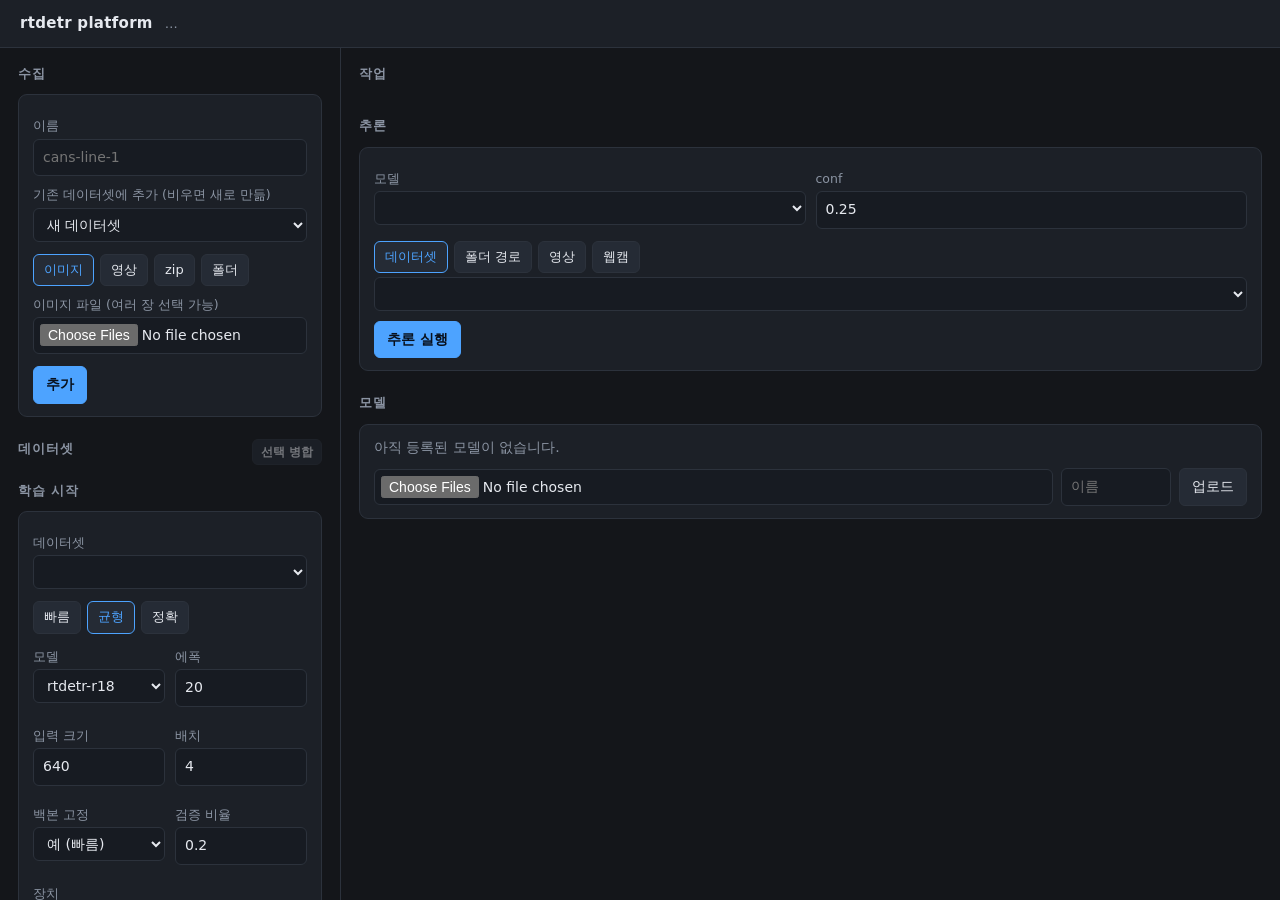
==== platform/static/index.html @ 252d815b "Show the GPU live in the platform header Whether a run is actually using the card, and how full it i" ====
<!doctype html>
<meta charset="utf-8">
<title>rtdetr platform</title>
<link rel="icon" href="data:image/svg+xml,%3Csvg xmlns='http://www.w3.org/2000/svg' viewBox='0 0 32 32'%3E%3Crect width='32' height='32' rx='7' fill='%2314161a'/%3E%3Crect x='6.5' y='11' width='19' height='15' rx='2' fill='none' stroke='%234da3ff' stroke-width='2.6'/%3E%3Crect x='6.5' y='5.5' width='11' height='6.5' rx='1.6' fill='%234da3ff'/%3E%3Ccircle cx='16' cy='18.5' r='2.4' fill='%234da3ff'/%3E%3C/svg%3E">
<style>
  :root { color-scheme: dark; --bg:#14161a; --panel:#1c2027; --line:#2c323c; --ink:#e6e9ef; --dim:#8b94a3; --accent:#4da3ff; --ok:#3ecf8e; --bad:#ff6b6b; }
  * { box-sizing:border-box; }
  [hidden] { display:none !important; }   /* .row's flex must not beat hidden */
  body { margin:0; background:var(--bg); color:var(--ink); font:14px/1.55 system-ui,-apple-system,"Segoe UI",sans-serif;
         display:flex; flex-direction:column; height:100vh; }
  header { display:flex; align-items:center; flex-wrap:wrap; gap:6px 12px; padding:12px 20px; border-bottom:1px solid var(--line); background:var(--panel); }
  header > *, .gpu > * { white-space:nowrap; }   /* wrap between items, never inside one */
  .gpu { flex-wrap:wrap; row-gap:4px; }
  header b { font-size:15px; letter-spacing:.02em; }
  header .dim { color:var(--dim); font-size:13px; }
  .wrap { display:grid; grid-template-columns:340px 1fr; gap:0; flex:1; min-height:0; }
  .col { overflow:auto; padding:16px 18px; }
  .col + .col { border-left:1px solid var(--line); }
  h2 { font-size:13px; text-transform:uppercase; letter-spacing:.07em; color:var(--dim); margin:22px 0 10px; }
  h2:first-child { margin-top:0; }
  .card { background:var(--panel); border:1px solid var(--line); border-radius:9px; padding:12px 14px; margin-bottom:10px; }
  .card.click { cursor:pointer; }
  .card.click:hover { border-color:#3c444f; background:#20252e; }
  .card[aria-current="true"] { border-color:var(--accent); }
  .row { display:flex; align-items:center; gap:8px; flex-wrap:wrap; }
  .row > button { flex:none; }
  .row + .row { margin-top:7px; }
  .grow { flex:1; }
  .dim { color:var(--dim); }
  .tag { font-size:12px; padding:1px 8px; border-radius:99px; border:1px solid var(--line); color:var(--dim); }
  .tag.running, .tag.exporting { color:var(--accent); border-color:var(--accent); }
  .tag.done { color:var(--ok); border-color:var(--ok); }
  .tag.failed, .tag.cancelled { color:var(--bad); border-color:var(--bad); }
  label { display:block; font-size:12.5px; color:var(--dim); margin:9px 0 3px; }
  input, select { width:100%; background:#171b22; color:var(--ink); border:1px solid var(--line); border-radius:6px; padding:7px 9px; font:inherit; }
  input[type=file] { padding:6px; }
  button { background:#252b35; color:var(--ink); border:1px solid var(--line); border-radius:6px; padding:7px 12px; font:inherit; cursor:pointer; }
  button:hover:not(:disabled) { background:#2e3542; }
  button:disabled { opacity:.45; cursor:default; }
  button.primary { background:var(--accent); border-color:var(--accent); color:#08101c; font-weight:600; }
  .two { display:grid; grid-template-columns:1fr 1fr; gap:10px; }
  .tabs { display:flex; gap:6px; margin:12px 0 4px; }
  .tabs button { padding:5px 10px; font-size:13px; }
  .tabs button[aria-pressed="true"] { border-color:var(--accent); color:var(--accent); }
  canvas#chart { width:100%; height:260px; background:var(--panel); border:1px solid var(--line); border-radius:9px; }
  table { width:100%; border-collapse:collapse; font-size:13px; }
  th, td { text-align:left; padding:5px 8px; border-bottom:1px solid var(--line); }
  th { color:var(--dim); font-weight:500; }
  .msg { font-size:13px; margin-top:8px; min-height:19px; }
  .msg.err { color:var(--bad); }
  .bar { height:5px; border-radius:99px; background:#232833; margin-top:9px; overflow:hidden; }
  .bar i { display:block; height:100%; background:var(--accent); transition:width .3s; }
  .stats { margin-top:10px; border-top:1px solid var(--line); padding-top:9px; font-size:13px; }
  .stats table { width:100%; }
  .stats td { padding:2px 0; border:0; }
  .stats td:last-child { text-align:right; color:var(--dim); }
  .warn { color:#ffb648; }
  .gallery { display:grid; grid-template-columns:repeat(auto-fill, minmax(240px, 1fr)); gap:10px; margin-top:10px; }
  .shot { background:var(--panel); border:1px solid var(--line); border-radius:8px; overflow:hidden; }
  .shot img { width:100%; display:block; cursor:zoom-in; }
  .shot .cap { padding:5px 8px; font-size:12px; color:var(--dim); display:flex; }
  .shot .cap span:last-child { margin-left:auto; }
  .miss { color:var(--bad); }
  #cam, #cam-out { width:100%; border-radius:8px; margin-top:8px; display:block; }
  #jobs { max-height:42vh; overflow:auto; }   /* the open job stays in reach as the list grows */
  .detail { border-color:var(--accent); }
  .gpu { display:flex; gap:12px; align-items:center; font-size:12.5px; color:var(--dim); margin-left:6px; }
  .gpu b { color:var(--ink); font-weight:600; }
  .meter { display:inline-block; width:64px; height:6px; border-radius:99px; background:#232833; overflow:hidden; vertical-align:middle; margin-left:5px; }
  .meter i { display:block; height:100%; background:var(--accent); transition:width .6s; }
  .meter i.hot { background:#ffb648; }
  .detail h2 { margin-top:16px; }
  .detail #detail-title { font-size:15px; }
  .legend { text-transform:none; letter-spacing:0; margin-left:10px; }
  .legend i { display:inline-block; width:10px; height:3px; margin:0 4px 3px 10px; vertical-align:middle; }
  .chips { display:flex; gap:6px; flex-wrap:wrap; }
  .chip { font-size:12.5px; padding:2px 9px; border-radius:99px; background:#232833; }
  #detail-close { padding:2px 9px; }
  img#preview { max-width:100%; border-radius:9px; border:1px solid var(--line); margin-top:10px; }
</style>

<header>
  <b>rtdetr platform</b>
  <span class="dim" id="status">…</span>
  <span id="gpu-live" class="gpu" hidden></span>
  <span id="gpu-warn" class="warn" hidden title="CUDA 빌드의 torch를 설치하세요 (RTX 50 계열은 cu128 이상)">⚠ PyTorch가 이 GPU를 쓰지 못합니다 — 학습은 CPU로 돕니다</span>
</header>

<div class="wrap">
  <div class="col">
    <h2>수집</h2>
    <div class="card">
      <label>이름</label>
      <input id="ds-name" placeholder="cans-line-1">
      <label>기존 데이터셋에 추가 (비우면 새로 만듦)</label>
      <select id="ds-target"><option value="">새 데이터셋</option></select>

      <div class="tabs" id="ds-tabs">
        <button data-tab="images" aria-pressed="true">이미지</button>
        <button data-tab="video">영상</button>
        <button data-tab="zip">zip</button>
        <button data-tab="folder">폴더</button>
      </div>

      <div data-panel="images">
        <label>이미지 파일 (여러 장 선택 가능)</label>
        <input id="ds-images" type="file" accept="image/*" multiple>
      </div>
      <div data-panel="video" hidden>
        <label>영상 파일</label>
        <input id="ds-video" type="file" accept="video/*">
        <div class="two">
          <div><label>프레임 간격</label><input id="ds-every" type="number" value="30" min="1"></div>
          <div><label>최대 장수</label><input id="ds-max" type="number" value="300" min="1"></div>
        </div>
      </div>
      <div data-panel="zip" hidden>
        <label>zip — YOLO 형식 내보내기(Roboflow 등) 그대로, 또는 images/ + labels/</label>
        <input id="ds-file" type="file" accept=".zip">
      </div>
      <div data-panel="folder" hidden>
        <label>이 컴퓨터의 폴더 경로</label>
        <input id="ds-path" placeholder="/data/line-a/images">
        <label>클래스 (쉼표로 구분, 비우면 data.yaml 또는 자동)</label>
        <input id="ds-classes" placeholder="can, bottle">
      </div>

      <div class="row" style="margin-top:12px">
        <button class="primary" id="ds-upload">추가</button>
        <span class="msg" id="ds-msg"></span>
      </div>
    </div>

    <h2>데이터셋 <button id="merge" style="float:right;font-size:12px;padding:3px 8px" disabled>선택 병합</button></h2>
    <div id="datasets"></div>

    <h2>학습 시작</h2>
    <div class="card">
      <label>데이터셋</label>
      <select id="job-dataset"></select>
      <div class="tabs" id="presets">
        <button data-preset="fast">빠름</button>
        <button data-preset="balanced" aria-pressed="true">균형</button>
        <button data-preset="accurate">정확</button>
      </div>
      <div class="two">
        <div><label>모델</label>
          <select id="job-model">
            <option>rtdetr-r18</option><option>rtdetr-r34</option><option>rtdetr-r50</option>
          </select></div>
        <div><label>에폭</label><input id="job-epochs" type="number" value="20" min="1"></div>
        <div><label>입력 크기</label><input id="job-imgsz" type="number" value="640" step="32"></div>
        <div><label>배치</label><input id="job-batch" type="number" value="4" min="1"></div>
        <div><label>백본 고정</label>
          <select id="job-freeze"><option value="backbone">예 (빠름)</option><option value="">아니오</option></select></div>
        <div><label>검증 비율</label><input id="job-val" type="number" value="0.2" step="0.05" min="0.05" max="0.5"></div>
        <div><label>장치</label>
          <select id="job-device"><option value="">자동</option><option value="cpu">CPU</option><option value="0">GPU 0</option></select></div>
      </div>
      <div class="row" style="margin-top:12px">
        <button class="primary" id="job-start">학습 시작</button>
        <span class="msg" id="job-msg"></span>
      </div>
    </div>
  </div>

  <div class="col">
    <h2>작업</h2>
    <div id="jobs"></div>
    <div id="detail" class="card detail" hidden>
      <div class="row">
        <b id="detail-title"></b><span class="tag" id="detail-tag"></span>
        <span class="dim" id="detail-sub"></span><span class="grow"></span>
        <button id="detail-close" title="닫기">✕</button>
      </div>
      <div class="bar" id="detail-bar" hidden><i></i></div>
      <div class="msg" id="detail-msg"></div>
      <h2 id="chart-title">학습 곡선</h2>
      <canvas id="chart"></canvas>
      <div class="row" style="margin-top:10px">
        <button id="cancel">중지</button>
        <button id="evaluate">평가</button>
        <button id="resume">이어서 학습</button>
        <button id="dl-weights">best.pt</button>
        <button id="dl-ir">OpenVINO IR</button>
        <button id="dl-csv">results.csv</button>
        <button id="dl-log">로그</button>
        <button id="dl-pred">결과 zip</button>
        <button id="dl-video">영상</button>
        <button id="register">모델로 등록</button>
        <button id="delete-job" title="이 작업과 결과 파일을 지웁니다">삭제</button>
      </div>
      <div class="row" id="try-row" style="margin-top:8px">
        <span class="dim">이 모델로 시험:</span>
        <input id="try-file" type="file" accept="image/*" style="width:auto;flex:1;min-width:180px">
        <input id="try-conf" type="number" value="0.25" step="0.05" min="0" max="1" style="width:80px" title="conf">
        <button id="try">이 모델로 추론</button>
      </div>
      <img id="preview" hidden>
      <div id="pred" hidden>
        <div class="row" id="pred-summary"></div>
        <div class="gallery" id="pred-gallery"></div>
        <div class="dim" id="pred-more"></div>
      </div>
      <div id="report" hidden>
        <h2>평가</h2>
        <div class="card" id="report-summary"></div>
        <div class="gallery" id="gallery"></div>
      </div>
      <h2 id="epochs-title">에폭</h2>
      <table id="epochs-table"><thead><tr><th>#</th><th>loss</th><th>mAP50-95</th><th>초</th></tr></thead>
        <tbody id="epochs"></tbody></table>
    </div>
    <h2>추론</h2>
    <div class="card">
      <div class="two">
        <div><label>모델</label><select id="run-model"></select></div>
        <div><label>conf</label><input id="run-conf" type="number" value="0.25" step="0.05" min="0" max="1"></div>
      </div>
      <div class="tabs" id="run-tabs">
        <button data-run="dataset" aria-pressed="true">데이터셋</button>
        <button data-run="path">폴더 경로</button>
        <button data-run="video">영상</button>
        <button data-run="webcam">웹캠</button>
      </div>
      <div data-runpanel="dataset"><select id="run-dataset"></select></div>
      <div data-runpanel="path" hidden><input id="run-path" placeholder="/data/새-촬영분"></div>
      <div data-runpanel="video" hidden><input id="run-video" type="file" accept="video/*"></div>
      <div data-runpanel="webcam" hidden>
        <div class="row">
          <button id="cam-start">카메라 시작</button>
          <button id="cam-stop" disabled>정지</button>
          <span class="dim" id="cam-msg"></span>
        </div>
        <video id="cam" playsinline muted hidden></video>
        <img id="cam-out" hidden>
      </div>
      <div class="row" style="margin-top:10px">
        <button class="primary" id="run-start">추론 실행</button>
        <span class="msg" id="run-msg"></span>
      </div>
    </div>

    <h2>모델</h2>
    <div class="card">
      <div id="models" class="dim">아직 등록된 모델이 없습니다.</div>
      <div class="row" style="margin-top:10px">
        <input id="model-file" type="file" accept=".pt,.xml,.bin,.onnx,.txt" multiple title="IR은 .xml과 .bin을 함께 고르세요" style="flex:1;min-width:150px">
        <input id="model-name" placeholder="이름" style="width:110px">
        <button id="model-upload">업로드</button>
      </div>
    </div>

  </div>
</div>

<script>
const $ = (id) => document.getElementById(id);
let current = null, stream = null;

const api = async (path, options) => {
  const res = await fetch(path, options);
  const body = res.headers.get("content-type")?.includes("json") ? await res.json() : await res.text();
  if (!res.ok) throw new Error(body.error || res.status);
  return body;
};
const fmt = (v, digits = 3) => (v === null || v === undefined || v === "" ? "—" : Number(v).toFixed(digits));
const short = (name) => String(name).split(/[\\/]/).pop();

let smiSeen = false, gpu = null, running = null, runPicked = false, listedAt = 0, listedStatus = null;

async function refresh() {
  const [state, datasets, jobs] = await Promise.all([
    api("/api/status"), api("/api/datasets"), api("/api/jobs")]);
  $("status").textContent =
    `데이터셋 ${state.datasets} · 대기 ${state.queued}` + (state.running_job ? ` · 실행 중 #${state.running_job}` : "")
    + (state.gpu ? "" : smiSeen ? "" : " · GPU 없음 (CPU 학습)");
  // a card the driver sees but PyTorch cannot use: training would quietly run on the CPU
  $("gpu-warn").hidden = !(smiSeen && !state.gpu);
  running = state.running_job;
  if (state.gpu && !gpu) {                 // a GPU wants batches a CPU could not hold
    gpu = state.gpu;
    if ($("job-batch").value === "4") $("job-batch").value = "16";
  }

  $("datasets").innerHTML = datasets.map((d) => `
    <div class="card"><div class="row"><b>${d.name}</b><span class="grow"></span>
      <span class="tag">#${d.id}</span></div>
      <div class="row dim">이미지 ${d.images} · 라벨 ${d.labelled} · 클래스 ${d.classes.join(", ")}</div>
      <div class="row" style="margin-top:9px">
        <button onclick="location.assign('/label/${d.id}')">라벨링</button>
        <button data-autolabel="${d.id}">전체 자동 라벨</button>
        <button data-stats="${d.id}">통계</button>
      </div>
      <div class="row">
        <button onclick="location.assign('/api/datasets/${d.id}/export')">내보내기</button>
        <button data-duplicate="${d.id}">복제</button>
        <button data-delete="${d.id}">삭제</button>
        <label class="dim" style="margin-left:auto"><input type="checkbox" data-pick="${d.id}"> 병합 선택</label>
      </div>
      <div class="stats" id="stats-${d.id}" hidden></div>
    </div>`).join("") || `<div class="card dim">아직 없습니다.</div>`;
  document.querySelectorAll("[data-autolabel]").forEach((el) =>
    el.onclick = () => autolabelAll(Number(el.dataset.autolabel)));
  document.querySelectorAll("[data-delete]").forEach((el) =>
    el.onclick = () => removeDataset(Number(el.dataset.delete)));
  document.querySelectorAll("[data-stats]").forEach((el) =>
    el.onclick = () => showStats(Number(el.dataset.stats)));
  document.querySelectorAll("[data-duplicate]").forEach((el) =>
    el.onclick = () => duplicate(Number(el.dataset.duplicate)));
  document.querySelectorAll("[data-pick]").forEach((el) =>
    el.onchange = updateMergeButton);
  updateMergeButton();

  const options = datasets.map((d) =>
    `<option value="${d.id}">${d.name} (이미지 ${d.images})</option>`).join("");
  $("job-dataset").innerHTML = options;
  const keep = $("ds-target").value;
  $("ds-target").innerHTML = `<option value="">새 데이터셋</option>` + options;
  $("ds-target").value = keep;

  const registry = await api("/api/models");
  // a finished run is usable straight away — no need to register it first
  const trained = jobs.filter((j) => j.kind === "train" && j.status === "done" && j.run_dir)
    .map((j) => `<option value="${j.run_dir}/weights/best.pt">#${j.id} 학습 결과 · ${j.dataset}`
      + `${j.best_map != null ? ` (mAP ${fmt(j.best_map)})` : ""}</option>`).join("");
  const mine = trained ? `<optgroup label="내 학습 결과">${trained}</optgroup>` : "";
  const named = registry.models.length ? `<optgroup label="등록된 모델">`
    + registry.models.map((m) => `<option value="${m.id}">${m.name}</option>`).join("") + `</optgroup>` : "";
  const coco = `<optgroup label="COCO 사전학습 (80 클래스)">`
    + registry.builtin.map((n) => `<option value="${n}">${n}</option>`).join("") + `</optgroup>`;
  // training starts from COCO; using a model starts from what you trained
  for (const [id, html] of [["job-model", coco + named + mine], ["run-model", mine + named + coco]]) {
    const keep = $(id).value;
    $(id).innerHTML = html;
    if (keep && (id !== "run-model" || runPicked)) $(id).value = keep;
  }
  $("run-dataset").innerHTML = options;
  $("models").innerHTML = registry.models.length
    ? registry.models.map((m) => `<div class="row"><b>${m.name}</b>
        <span class="dim">${m.kind}${m.classes.length ? " · " + m.classes.join(", ") : ""}</span>
        <span class="grow"></span><button data-model="${m.id}">삭제</button></div>`).join("")
    : `<span class="dim">아직 등록된 모델이 없습니다. 학습 결과에서 "모델로 등록"을 누르세요.</span>`;
  document.querySelectorAll("[data-model]").forEach((el) => el.onclick = async () => {
    await api(`/api/models/${el.dataset.model}`, { method: "DELETE" }); await refresh();
  });

  $("jobs").innerHTML = jobs.map((j) => `
    <div class="card click" data-job="${j.id}" aria-current="${j.id === current}">
      <div class="row"><b>#${j.id} ${KIND[j.kind] || j.kind}</b>
        <span class="dim" title="${j.model}">${short(j.model)} · ${j.dataset || (j.source ? short(j.source) : "—")}</span>
        <span class="grow"></span>
        <span class="tag ${j.status}">${STATUS[j.status] || j.status}</span></div>
      <div class="row dim">${j.kind !== "train"
          ? `conf ${fmt(j.conf, 2)}${j.resume_of ? ` · #${j.resume_of}` : ""}`
          : `에폭 ${j.epochs} · ${j.imgsz}px · batch ${j.batch}${j.freeze ? " · 백본 고정" : ""}`}
        ${j.best_map != null ? ` · mAP50-95 ${fmt(j.best_map)}` : ""}
        ${j.started && j.finished ? ` · ${duration(j.finished - j.started)}` : ""}</div>
      ${["running", "exporting"].includes(j.status) ? `<div class="bar"><i style="width:${Math.round((j.progress || 0) * 100)}%"></i></div>` : ""}
      ${j.detail ? `<div class="row msg ${j.status === "failed" ? "err" : ""}">${j.detail}</div>` : ""}
    </div>`).join("") || `<div class="card dim">아직 없습니다.</div>`;
  document.querySelectorAll("[data-job]").forEach((el) =>
    el.onclick = () => select(Number(el.dataset.job)));
}

async function select(id, { scroll = true } = {}) {
  const fresh = current !== id;
  current = id;
  $("detail").hidden = false;
  if (fresh) { $("preview").hidden = true; predShown = { id: null, at: 0 }; }
  await refresh();
  const job = await api(`/api/jobs/${id}`);
  render(job);
  // started from a form further down: bring the job into view
  if (scroll && fresh) $("detail").scrollIntoView({ behavior: "smooth", block: "nearest" });
  if (stream) stream.close();
  if (["queued", "running", "exporting"].includes(job.status)) {
    stream = new EventSource(`/api/jobs/${id}/stream`);
    stream.onmessage = async (e) => {
      const msg = JSON.parse(e.data);
      if (msg.type === "end") { stream.close(); await select(id, { scroll: false }); return; }
      render(await api(`/api/jobs/${id}`));
      // the list above must not say "대기" for a job the view says is running:
      // at once when the status moves, every few seconds for progress
      if (msg.status !== listedStatus || Date.now() - listedAt > 3000) {
        listedStatus = msg.status; listedAt = Date.now(); refresh();
      }
    };
  }
}

const KIND = { train: "학습", autolabel: "자동 라벨", evaluate: "평가", predict: "추론" };
const STATUS = { queued: "대기", running: "실행 중", exporting: "내보내는 중", done: "완료",
                 failed: "실패", cancelled: "중지됨" };

function render(job) {
  const rows = job.epochs_done;
  const train = job.kind === "train";
  const active = ["queued", "running", "exporting"].includes(job.status);
  const has = (a) => job.artifacts.includes(a);

  $("detail-title").textContent = `#${job.id} ${KIND[job.kind] || job.kind}`;
  $("detail-tag").textContent = STATUS[job.status] || job.status;
  $("detail-tag").className = `tag ${job.status}`;
  const took = job.started && job.finished ? ` · ${duration(job.finished - job.started)} 걸림` : "";
  $("detail-sub").textContent = `${short(job.model)} · ${job.dataset || (job.source ? short(job.source) : "")}${took}`;

  const waiting = job.status === "queued"
    ? (running && running !== job.id ? `대기 중 — #${running}이(가) 끝나면 시작합니다` : "곧 시작합니다")
    : "";
  $("detail-msg").textContent = job.detail || waiting;
  $("detail-msg").className = "msg" + (job.status === "failed" ? " err" : "");
  const live = ["running", "exporting"].includes(job.status);
  $("detail-bar").hidden = !live;
  $("detail-bar").firstElementChild.style.width = `${Math.round((job.progress || 0) * 100)}%`;

  // only the buttons this job can use: a greyed row of eleven says nothing
  const show = {
    cancel: ["queued", "running"].includes(job.status),
    evaluate: train && has("weights"),
    resume: train && !active && job.status !== "queued",
    "dl-weights": has("weights"), "dl-ir": has("openvino"), "dl-csv": has("results"),
    "dl-log": has("log"), "dl-pred": has("predictions"), "dl-video": has("video"),
    register: train && has("weights"),
    "delete-job": !["running", "exporting"].includes(job.status),
  };
  Object.entries(show).forEach(([id, on]) => { $(id).hidden = !on; });
  $("try-row").hidden = !(train && has("weights"));

  $("chart").hidden = $("chart-title").hidden = !train;
  $("epochs-title").hidden = $("epochs-table").hidden = !train || !rows.length;
  $("epochs").innerHTML = rows.slice().reverse().map((r) =>
    `<tr><td>${r.epoch}</td><td>${fmt(r.loss)}</td><td>${fmt(r.map50_95)}</td><td>${fmt(r.seconds, 1)}</td></tr>`).join("");
  if (train) chart(rows, job.epochs);
  loadReport(job);
  loadPredictions(job);
}

let predShown = { id: null, at: 0 };

async function loadPredictions(job) {
  const panel = $("pred");
  if (job.kind !== "predict" || !job.run_dir) { panel.hidden = true; return; }
  // while it runs, redraw the gallery every few seconds rather than every event
  const finished = !["queued", "running"].includes(job.status);
  if (!finished && predShown.id === job.id && Date.now() - predShown.at < 4000) return;
  predShown = { id: job.id, at: Date.now() };
  let r;
  try { r = await api(`/api/jobs/${job.id}/predictions?limit=60`); } catch { panel.hidden = true; return; }
  const chips = Object.entries(r.per_class).map(([n, c]) => `<span class="chip">${n} ${c}</span>`).join("");
  $("pred-summary").innerHTML = finished
    ? `<b>${r.total}장 · 상자 ${r.boxes}개</b><span class="chips">${chips}</span>`
    : `<span class="dim">지금까지 그려진 결과 ${r.total}장</span>`;
  $("pred-gallery").innerHTML = r.files.map((f) => `
    <div class="shot">
      <img src="/api/jobs/${job.id}/output/${encodeURIComponent(f.file)}" loading="lazy" onclick="window.open(this.src)">
      <div class="cap"><span>${f.file.replace(/^\d+_/, "")}</span>
        <span class="${f.boxes === 0 ? "miss" : ""}">${f.boxes == null ? "" : `상자 ${f.boxes}`}</span></div>
    </div>`).join("");
  $("pred-more").textContent = r.total > r.files.length
    ? `처음 ${r.files.length}장만 보여줍니다 — 전부는 "결과 zip"으로 받으세요` : "";
  panel.hidden = !r.files.length;
}

function duration(seconds) {
  const s = Math.max(Math.round(seconds), 0);
  return s >= 3600 ? `${Math.floor(s / 3600)}시간 ${Math.floor(s % 3600 / 60)}분`
       : s >= 60 ? `${Math.floor(s / 60)}분 ${s % 60}초` : `${s}초`;
}

function chart(rows, total) {
  const c = $("chart"), ctx = c.getContext("2d");
  const w = c.width = c.clientWidth * devicePixelRatio, h = c.height = 260 * devicePixelRatio;
  ctx.clearRect(0, 0, w, h);
  const pad = 38 * devicePixelRatio;
  ctx.strokeStyle = "#2c323c"; ctx.lineWidth = devicePixelRatio;
  ctx.beginPath(); ctx.moveTo(pad, 8); ctx.lineTo(pad, h - pad); ctx.lineTo(w - 8, h - pad); ctx.stroke();
  if (!rows.length) return;
  const line = (values, color, lo, hi) => {
    const points = values.map((v, i) => v == null ? null : [
      pad + (w - pad - 8) * (rows.length === 1 ? 0.5 : i / Math.max(total - 1, rows.length - 1)),
      h - pad - (h - pad - 8) * ((v - lo) / (hi - lo || 1))]).filter(Boolean);
    if (!points.length) return;
    ctx.strokeStyle = color; ctx.lineWidth = 2 * devicePixelRatio; ctx.beginPath();
    points.forEach(([x, y], i) => i ? ctx.lineTo(x, y) : ctx.moveTo(x, y));
    ctx.stroke();
    points.forEach(([x, y]) => { ctx.fillStyle = color; ctx.beginPath(); ctx.arc(x, y, 2.5 * devicePixelRatio, 0, 7); ctx.fill(); });
  };
  const losses = rows.map((r) => r.loss);
  line(losses, "#ff9060", Math.min(...losses) * 0.98, Math.max(...losses) * 1.02);
  const maps = rows.map((r) => r.map50_95);
  if (maps.some((v) => v != null)) line(maps, "#3ecf8e", 0, Math.max(0.05, ...maps.filter(Boolean)));
  ctx.fillStyle = "#8b94a3"; ctx.font = `${11 * devicePixelRatio}px system-ui`;
  ctx.fillText("loss", pad + 6 * devicePixelRatio, 18 * devicePixelRatio);
  ctx.fillStyle = "#3ecf8e";
  ctx.fillText("mAP50-95", pad + 46 * devicePixelRatio, 18 * devicePixelRatio);
}

let tab = "images";
document.querySelectorAll("#ds-tabs button").forEach((b) => {
  b.onclick = () => {
    tab = b.dataset.tab;
    document.querySelectorAll("#ds-tabs button").forEach((x) =>
      x.setAttribute("aria-pressed", x.dataset.tab === tab));
    document.querySelectorAll("[data-panel]").forEach((p) => p.hidden = p.dataset.panel !== tab);
  };
});

$("ds-upload").onclick = async () => {
  const say = (text, bad) => { $("ds-msg").textContent = text; $("ds-msg").className = "msg" + (bad ? " err" : ""); };
  const target = $("ds-target").value;
  const name = $("ds-name").value.trim();
  const form = new FormData();
  if (target) form.append("dataset_id", target);

  let endpoint = null;
  if (tab === "images") {
    const files = [...$("ds-images").files];
    if (!files.length) return say("이미지를 고르세요", true);
    files.forEach((f) => form.append("files", f));
    form.append("name", name || "images");
    endpoint = "/api/datasets/images";
  } else if (tab === "video") {
    const file = $("ds-video").files[0];
    if (!file) return say("영상을 고르세요", true);
    form.append("video", file);
    form.append("name", name || file.name.replace(/\.[^.]+$/, ""));
    form.append("every", $("ds-every").value || "30");
    form.append("max_frames", $("ds-max").value || "300");
    endpoint = "/api/datasets/video";
  } else if (tab === "zip") {
    const file = $("ds-file").files[0];
    if (!file) return say("zip을 고르세요", true);
    form.append("archive", file);
    form.append("name", name || file.name.replace(/\.zip$/, ""));
    endpoint = "/api/datasets";
  }

  say("처리 중…");
  try {
    let res;
    if (tab === "folder") {
      const path = $("ds-path").value.trim();
      if (!path) return say("폴더 경로를 적으세요", true);
      const classes = $("ds-classes").value.split(",").map((c) => c.trim()).filter(Boolean);
      res = await api("/api/datasets/local", { method: "POST",
        headers: { "Content-Type": "application/json" },
        body: JSON.stringify({ path, name: name || undefined, names: classes.length ? classes : null }) });
    } else {
      res = await api(endpoint, { method: "POST", body: form });
    }
    const added = res.added ? `${res.added}장 추가 · ` : "";
    const classes = res.classes?.length ? ` · 클래스 ${res.classes.join(", ")}` : "";
    say(`${added}이미지 ${res.images} · 라벨 ${res.labelled}${classes}`);
    await refresh();
  } catch (e) { say(e.message, true); }
};

const picked = () => [...document.querySelectorAll("[data-pick]:checked")].map((el) => Number(el.dataset.pick));
function updateMergeButton() { $("merge").disabled = picked().length < 2; }

async function showStats(datasetId) {
  const panel = $(`stats-${datasetId}`);
  if (!panel.hidden) { panel.hidden = true; return; }
  const s = await api(`/api/datasets/${datasetId}/stats`);
  const rows = s.per_class.map((c) => `<tr><td>${c.name}</td><td>${c.boxes}</td></tr>`).join("");
  const warn = [];
  if (s.unlabelled.length) warn.push(`라벨 없음 ${s.unlabelled.length}장`);
  if (s.empty_labels.length) warn.push(`빈 라벨(배경) ${s.empty_labels.length}장`);
  if (s.tiny_boxes) warn.push(`아주 작은 상자 ${s.tiny_boxes}개`);
  if (s.unknown_class_boxes) warn.push(`클래스 범위 밖 ${s.unknown_class_boxes}개`);
  panel.innerHTML = `<table>${rows}<tr><td><b>상자 합계</b></td><td><b>${s.boxes}</b></td></tr></table>`
    + (warn.length ? `<div class="warn" style="margin-top:6px">${warn.join(" · ")}</div>` : "");
  panel.hidden = false;
}

async function duplicate(datasetId) {
  try { await api(`/api/datasets/${datasetId}/duplicate`, { method: "POST",
        headers: { "Content-Type": "application/json" }, body: "{}" }); await refresh(); }
  catch (e) { $("ds-msg").textContent = e.message; $("ds-msg").className = "msg err"; }
}

$("merge").onclick = async () => {
  const ids = picked();
  const name = prompt("병합된 데이터셋 이름", "merged");
  if (!name) return;
  try { const res = await api("/api/datasets/merge", { method: "POST",
          headers: { "Content-Type": "application/json" }, body: JSON.stringify({ ids, name }) });
    $("ds-msg").textContent = `${res.added}장 병합 · 클래스 ${res.classes.join(", ")}`;
    $("ds-msg").className = "msg"; await refresh(); }
  catch (e) { $("ds-msg").textContent = e.message; $("ds-msg").className = "msg err"; }
};

async function removeDataset(datasetId) {
  if (!confirm(`데이터셋 #${datasetId}과 그 작업 기록을 지웁니다. 계속할까요?`)) return;
  try {
    await api(`/api/datasets/${datasetId}`, { method: "DELETE" });
    current = null; $("detail").hidden = true;
    await refresh();
  } catch (e) { $("ds-msg").textContent = e.message; $("ds-msg").className = "msg err"; }
}

async function autolabelAll(datasetId) {
  try {
    const res = await api(`/api/datasets/${datasetId}/autolabel`, {
      method: "POST", headers: { "Content-Type": "application/json" },
      // no model: the server drafts with this dataset's latest run, else COCO
      body: JSON.stringify({ conf: 0.35 }) });
    await select(res.id);
  } catch (e) { $("ds-msg").textContent = e.message; $("ds-msg").className = "msg err"; }
}

$("job-start").onclick = async () => {
  $("job-msg").textContent = ""; $("job-msg").className = "msg";
  const datasetId = Number($("job-dataset").value);
  const jobs = await api("/api/jobs");
  const same = jobs.find((j) => j.kind === "train" && j.dataset_id === datasetId
                         && ["queued", "running", "exporting"].includes(j.status));
  if (same && !confirm(`이 데이터셋은 #${same.id}이(가) 이미 ${same.status === "queued" ? "대기" : "학습"} 중입니다.\n하나 더 넣을까요?`)) return;
  $("job-start").disabled = true;               // one click, one run
  try {
    const res = await api("/api/jobs", { method: "POST", headers: { "Content-Type": "application/json" },
      body: JSON.stringify({
        dataset_id: Number($("job-dataset").value), model: $("job-model").value,
        epochs: Number($("job-epochs").value), imgsz: Number($("job-imgsz").value),
        batch: Number($("job-batch").value), freeze: $("job-freeze").value,
        val_ratio: Number($("job-val").value), device: $("job-device").value })});
    $("job-msg").textContent = `#${res.id} 대기열에 추가됨`;
    await select(res.id);
  } catch (e) { $("job-msg").textContent = e.message; $("job-msg").className = "msg err"; }
  finally { $("job-start").disabled = false; }
};

document.querySelectorAll("#presets button").forEach((b) => {
  b.onclick = () => {
    document.querySelectorAll("#presets button").forEach((x) =>
      x.setAttribute("aria-pressed", x === b));
    const p = { fast: { imgsz: 320, epochs: 30, batch: 8, freeze: "backbone" },
                balanced: { imgsz: 640, epochs: 50, batch: 4, freeze: "backbone" },
                accurate: { imgsz: 640, epochs: 150, batch: 2, freeze: "" } }[b.dataset.preset];
    $("job-imgsz").value = p.imgsz; $("job-epochs").value = p.epochs;
    // the CPU batches, times four on a GPU — 16 GB+ holds them at 640
    $("job-batch").value = gpu ? p.batch * 4 : p.batch; $("job-freeze").value = p.freeze;
  };
});

async function loadReport(job) {
  const panel = $("report");
  if (!job.artifacts.includes("report")) { panel.hidden = true; return; }
  const r = await api(`/api/jobs/${job.id}/report`);
  const rows = r.per_class.map((c) =>
    `<tr><td>${c.name}</td><td>${fmt(c.ap50_95)}</td></tr>`).join("");
  $("report-summary").innerHTML =
    `<div class="row"><b>mAP50 ${fmt(r.map50)}</b><span class="dim">mAP50-95 ${fmt(r.map50_95)}</span>
     <span class="grow"></span><span class="dim">conf ${fmt(r.conf, 2)}</span></div>
     <table style="margin-top:8px"><tr><th>클래스</th><th>AP50-95</th></tr>${rows}</table>`;
  $("gallery").innerHTML = r.images.map((im) => `
    <div class="shot">
      <img src="/api/jobs/${job.id}/eval/${im.file}" loading="lazy"
           onclick="window.open(this.src)">
      <div class="cap"><span>참 ${im.truth}</span>
        <span class="${im.found < im.truth ? "miss" : ""}">찾음 ${im.found}</span></div>
    </div>`).join("");
  panel.hidden = false;
}

$("evaluate").onclick = async () => {
  try { const res = await api(`/api/jobs/${current}/evaluate`, { method: "POST",
        headers: { "Content-Type": "application/json" }, body: JSON.stringify({ conf: 0.25 }) });
    await select(res.id); }
  catch (e) { $("detail-msg").textContent = e.message; $("detail-msg").className = "msg err"; }
};

$("resume").onclick = async () => {
  const more = Number(prompt("몇 에폭 더 학습할까요?", "10"));
  if (!more) return;
  try { const res = await api(`/api/jobs/${current}/resume`, { method: "POST",
        headers: { "Content-Type": "application/json" }, body: JSON.stringify({ add_epochs: more }) });
    await select(res.id); }
  catch (e) { $("detail-msg").textContent = e.message; $("detail-msg").className = "msg err"; }
};

$("dl-log").onclick = () => location.assign(`/api/jobs/${current}/download/log`);
$("dl-pred").onclick = () => location.assign(`/api/jobs/${current}/download/predictions`);
$("dl-video").onclick = () => location.assign(`/api/jobs/${current}/download/video`);
$("register").onclick = async () => {
  const name = prompt("모델 이름", `model-${current}`);
  if (!name) return;
  await api("/api/models", { method: "POST", headers: { "Content-Type": "application/json" },
    body: JSON.stringify({ job_id: current, name }) });
  await refresh();
};

$("detail-close").onclick = () => {
  if (stream) stream.close();
  current = null; $("detail").hidden = true; refresh();
};

$("delete-job").onclick = async () => {
  if (!confirm(`#${current} 작업과 그 결과 파일(가중치, IR, 로그)을 지웁니다.`)) return;
  try {
    await api(`/api/jobs/${current}`, { method: "DELETE" });
    if (stream) stream.close();
    current = null; $("detail").hidden = true;
    await refresh();
  } catch (e) { $("detail-msg").textContent = e.message; $("detail-msg").className = "msg err"; }
};

$("cancel").onclick = async () => { await api(`/api/jobs/${current}/cancel`, { method: "POST" }); await select(current); };
$("dl-weights").onclick = () => location.assign(`/api/jobs/${current}/download/weights`);
$("dl-ir").onclick = () => location.assign(`/api/jobs/${current}/download/openvino`);
$("dl-csv").onclick = () => location.assign(`/api/jobs/${current}/download/results`);
$("try").onclick = async () => {
  const file = $("try-file").files[0];
  if (!file) return ($("detail-msg").textContent = "이미지를 고르세요");
  const form = new FormData();
  form.append("image", file);
  form.append("conf", $("try-conf").value || "0.25");
  $("detail-msg").textContent = "추론 중…";
  const res = await fetch(`/api/jobs/${current}/predict`, { method: "POST", body: form });
  if (!res.ok) { const e = await res.json(); $("detail-msg").textContent = e.error; return; }
  const found = JSON.parse(res.headers.get("X-Detections") || "[]");
  $("detail-msg").textContent = found.length ? found.map((d) => `${d.name} ${d.confidence}`).join(", ") : "검출 없음";
  $("preview").src = URL.createObjectURL(await res.blob()); $("preview").hidden = false;
};

let runTab = "dataset";
document.querySelectorAll("#run-tabs button").forEach((b) => {
  b.onclick = () => {
    runTab = b.dataset.run;
    document.querySelectorAll("#run-tabs button").forEach((x) =>
      x.setAttribute("aria-pressed", x.dataset.run === runTab));
    document.querySelectorAll("[data-runpanel]").forEach((p) =>
      p.hidden = p.dataset.runpanel !== runTab);
    $("run-start").hidden = runTab === "webcam";
  };
});

$("run-model").onchange = () => { runPicked = true; };

$("run-start").onclick = async () => {
  const say = (t, bad) => { $("run-msg").textContent = t; $("run-msg").className = "msg" + (bad ? " err" : ""); };
  const form = new FormData();
  form.append("model", $("run-model").value);
  form.append("conf", $("run-conf").value || "0.25");
  if (runTab === "dataset") form.append("dataset_id", $("run-dataset").value);
  else if (runTab === "path") form.append("path", $("run-path").value.trim());
  else if (runTab === "video") {
    const file = $("run-video").files[0];
    if (!file) return say("영상을 고르세요", true);
    form.append("video", file);
  }
  say("보내는 중…");
  try { const res = await api("/api/predict", { method: "POST", body: form });
        say(""); await select(res.id); }
  catch (e) { say(e.message, true); }
};

// --- webcam preview: frames go to the server, annotated frames come back ---
let camStream = null, camTimer = null;
$("cam-start").onclick = async () => {
  if (!window.isSecureContext || !navigator.mediaDevices) {
    // browsers only hand a camera to https:// or localhost pages; the server
    // runs an HTTPS twin for exactly this
    const { https_port } = await api("/api/status");
    if (https_port) {
      const secure = `https://${location.hostname}:${https_port}${location.pathname}`;
      $("cam-msg").innerHTML = `카메라는 https에서만 열립니다 → <a href="${secure}">${secure}</a> 에서 열기`
        + ` <span class="dim">(처음 한 번 뜨는 인증서 경고에서 '고급 → 계속')</span>`;
    } else {
      $("cam-msg").textContent = "브라우저는 https 또는 localhost 주소에서만 카메라를 허용합니다. "
        + "서버를 --https-port 와 함께 실행하세요.";
    }
    return;
  }
  try { camStream = await navigator.mediaDevices.getUserMedia({ video: { width: 640 } }); }
  catch (e) { $("cam-msg").textContent = "카메라를 열 수 없습니다: " + e.message; return; }
  const video = $("cam");
  video.srcObject = camStream; video.hidden = false; await video.play();
  $("cam-start").disabled = true; $("cam-stop").disabled = false;

  const canvas = document.createElement("canvas");
  let busy = false;
  camTimer = setInterval(async () => {
    if (busy || video.videoWidth === 0) return;
    busy = true;
    canvas.width = video.videoWidth; canvas.height = video.videoHeight;
    canvas.getContext("2d").drawImage(video, 0, 0);
    const blob = await new Promise((r) => canvas.toBlob(r, "image/jpeg", 0.8));
    const form = new FormData();
    form.append("model", $("run-model").value);
    form.append("conf", $("run-conf").value || "0.25");
    form.append("image", blob, "frame.jpg");
    try {
      const res = await fetch("/api/preview", { method: "POST", body: form });
      if (res.ok) {
        const found = JSON.parse(res.headers.get("X-Detections") || "[]");
        $("cam-msg").textContent = found.length
          ? found.map((d) => `${d.name} ${d.confidence}`).join(", ") : "검출 없음";
        const out = $("cam-out");
        if (out.src) URL.revokeObjectURL(out.src);
        out.src = URL.createObjectURL(await res.blob()); out.hidden = false; video.hidden = true;
      } else { $("cam-msg").textContent = (await res.json()).error; }
    } catch (e) { $("cam-msg").textContent = e.message; }
    busy = false;
  }, 400);
};

$("cam-stop").onclick = () => {
  clearInterval(camTimer); camTimer = null;
  if (camStream) camStream.getTracks().forEach((t) => t.stop());
  camStream = null;
  $("cam").hidden = true; $("cam-out").hidden = true;
  $("cam-start").disabled = false; $("cam-stop").disabled = true; $("cam-msg").textContent = "";
};

$("model-upload").onclick = async () => {
  const files = [...$("model-file").files];
  if (!files.length) return;
  const main = files.find((f) => /\.(pt|onnx|xml)$/i.test(f.name)) || files[0];
  const form = new FormData();
  files.forEach((f) => form.append("files", f));       // an IR is .xml + .bin together
  form.append("name", $("model-name").value || main.name.replace(/\.[^.]+$/, ""));
  try { await api("/api/models/upload", { method: "POST", body: form });
    $("run-msg").textContent = "등록됨"; $("run-msg").className = "msg";
    $("model-file").value = "";
    await refresh(); }
  catch (e) { $("run-msg").textContent = e.message; $("run-msg").className = "msg err"; }
};

// the GPU at a glance: is the run actually using it, and how full is it
async function gpuLive() {
  let r;
  try { r = await api("/api/gpu"); } catch { return; }
  const el = $("gpu-live");
  smiSeen = !!(r.gpus && r.gpus.length);
  if (!smiSeen) { el.hidden = true; return; }
  const meter = (pct) => `<span class="meter"><i class="${pct >= 90 ? "hot" : ""}" style="width:${Math.min(pct, 100)}%"></i></span>`;
  el.innerHTML = r.gpus.map((g) => {
    const mem = g.mem_total_mb ? (g.mem_used_mb / g.mem_total_mb) * 100 : 0;
    const gb = (mb) => (mb / 1024).toFixed(1);
    return `<span title="GPU ${g.index}">${g.name.replace(/^NVIDIA (GeForce )?/, "")}</span>`
      + `<span>사용률 <b>${g.util ?? "?"}%</b>${meter(g.util || 0)}</span>`
      + `<span>메모리 <b>${gb(g.mem_used_mb)}</b>/${gb(g.mem_total_mb)} GB${meter(mem)}</span>`
      + (g.temp_c != null ? `<span>${g.temp_c}°C</span>` : "")
      + (g.power_w != null ? `<span>${Math.round(g.power_w)}W${g.power_limit_w ? `/${Math.round(g.power_limit_w)}` : ""}</span>` : "");
  }).join(`<span class="dim">|</span>`);
  el.hidden = false;
}
gpuLive().then(refresh);   // refresh reads what gpuLive saw
setInterval(gpuLive, 2000);

setInterval(() => { if (!stream || stream.readyState === 2) refresh(); }, 4000);
</script>
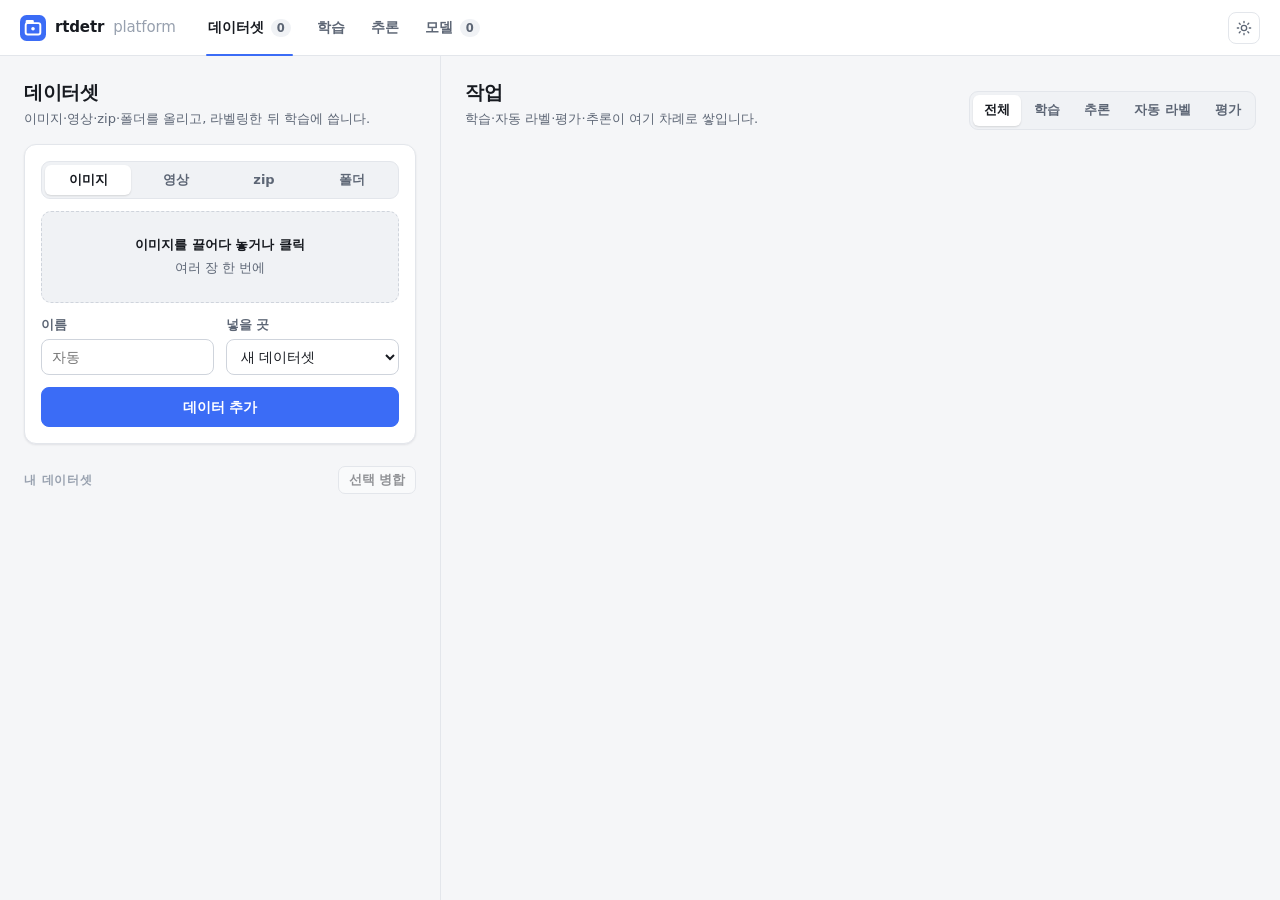
==== commit da2e0763: "Redesign the platform, record each run, and share models on Hugging Face The platform: - one step at" ====
--- a/platform/static/index.html
+++ b/platform/static/index.html
@@ -1,262 +1,556 @@
 <!doctype html>
+<html lang="ko">
 <meta charset="utf-8">
+<meta name="viewport" content="width=device-width, initial-scale=1">
 <title>rtdetr platform</title>
-<link rel="icon" href="data:image/svg+xml,%3Csvg xmlns='http://www.w3.org/2000/svg' viewBox='0 0 32 32'%3E%3Crect width='32' height='32' rx='7' fill='%2314161a'/%3E%3Crect x='6.5' y='11' width='19' height='15' rx='2' fill='none' stroke='%234da3ff' stroke-width='2.6'/%3E%3Crect x='6.5' y='5.5' width='11' height='6.5' rx='1.6' fill='%234da3ff'/%3E%3Ccircle cx='16' cy='18.5' r='2.4' fill='%234da3ff'/%3E%3C/svg%3E">
+<link rel="icon" href="data:image/svg+xml,%3Csvg xmlns='http://www.w3.org/2000/svg' viewBox='0 0 32 32'%3E%3Crect width='32' height='32' rx='8' fill='%233b6cf6'/%3E%3Crect x='7' y='10' width='18' height='14' rx='2.5' fill='none' stroke='white' stroke-width='2.4'/%3E%3Crect x='7' y='6' width='10' height='5' rx='1.5' fill='white'/%3E%3Ccircle cx='16' cy='17' r='2.2' fill='white'/%3E%3C/svg%3E">
 <style>
-  :root { color-scheme: dark; --bg:#14161a; --panel:#1c2027; --line:#2c323c; --ink:#e6e9ef; --dim:#8b94a3; --accent:#4da3ff; --ok:#3ecf8e; --bad:#ff6b6b; }
+  :root {
+    color-scheme: light;
+    --bg:#f5f6f8; --surface:#ffffff; --sunk:#f0f2f5; --field:#ffffff;
+    --line:#e3e6eb; --line-strong:#cfd4dc; --ink:#171a20; --dim:#5d6675; --faint:#98a1af;
+    --accent:#3b6cf6; --accent-soft:#e9efff; --accent-ink:#ffffff;
+    --ok:#12a168; --ok-soft:#e5f6ee; --bad:#d93f3f; --bad-soft:#fdecec; --warn:#b7791f; --warn-soft:#fdf3e1;
+    --shadow:0 1px 2px rgba(16,24,40,.05), 0 1px 3px rgba(16,24,40,.04);
+    --loss:#f08c3c;
+  }
+  :root[data-theme="dark"] {
+    color-scheme: dark;
+    --bg:#0e1014; --surface:#15181e; --sunk:#1b1f26; --field:#11141a;
+    --line:#242932; --line-strong:#323845; --ink:#e8eaee; --dim:#9098a6; --faint:#626a78;
+    --accent:#5b8cff; --accent-soft:#1a2440; --accent-ink:#ffffff;
+    --ok:#3ccf91; --ok-soft:#12291f; --bad:#f26d6d; --bad-soft:#2d1717; --warn:#f0b44c; --warn-soft:#2c2414;
+    --shadow:none; --loss:#ff9a55;
+  }
   * { box-sizing:border-box; }
-  [hidden] { display:none !important; }   /* .row's flex must not beat hidden */
-  body { margin:0; background:var(--bg); color:var(--ink); font:14px/1.55 system-ui,-apple-system,"Segoe UI",sans-serif;
-         display:flex; flex-direction:column; height:100vh; }
-  header { display:flex; align-items:center; flex-wrap:wrap; gap:6px 12px; padding:12px 20px; border-bottom:1px solid var(--line); background:var(--panel); }
-  header > *, .gpu > * { white-space:nowrap; }   /* wrap between items, never inside one */
-  .gpu { flex-wrap:wrap; row-gap:4px; }
-  header b { font-size:15px; letter-spacing:.02em; }
-  header .dim { color:var(--dim); font-size:13px; }
-  .wrap { display:grid; grid-template-columns:340px 1fr; gap:0; flex:1; min-height:0; }
-  .col { overflow:auto; padding:16px 18px; }
-  .col + .col { border-left:1px solid var(--line); }
-  h2 { font-size:13px; text-transform:uppercase; letter-spacing:.07em; color:var(--dim); margin:22px 0 10px; }
-  h2:first-child { margin-top:0; }
-  .card { background:var(--panel); border:1px solid var(--line); border-radius:9px; padding:12px 14px; margin-bottom:10px; }
-  .card.click { cursor:pointer; }
-  .card.click:hover { border-color:#3c444f; background:#20252e; }
-  .card[aria-current="true"] { border-color:var(--accent); }
+  [hidden] { display:none !important; }   /* a flex/grid rule must not beat hidden */
+  html, body { height:100%; }
+  body { margin:0; background:var(--bg); color:var(--ink); display:flex; flex-direction:column;
+         font:14px/1.55 Pretendard, "Apple SD Gothic Neo", "Malgun Gothic", system-ui, -apple-system, "Segoe UI", sans-serif;
+         -webkit-font-smoothing:antialiased; }
+  a { color:var(--accent); }
+  code, pre, .mono { font-family:ui-monospace, "SF Mono", "Cascadia Code", Consolas, monospace; }
+
+  /* ---------- top bar ---------- */
+  .top { display:flex; align-items:center; gap:8px 20px; flex-wrap:wrap; padding:0 20px; min-height:56px;
+         background:var(--surface); border-bottom:1px solid var(--line); }
+  .brand { display:flex; align-items:center; gap:9px; font-weight:700; font-size:15px; letter-spacing:-.01em; }
+  .brand svg { width:26px; height:26px; }
+  .brand span { color:var(--faint); font-weight:500; }
+  nav { display:flex; gap:2px; align-self:stretch; }
+  nav button { position:relative; border:0; background:none; color:var(--dim); font:inherit; font-weight:600;
+               padding:0 12px; cursor:pointer; display:flex; align-items:center; gap:7px; }
+  nav button:hover { color:var(--ink); }
+  nav button[aria-current="page"] { color:var(--ink); }
+  nav button[aria-current="page"]::after { content:""; position:absolute; left:10px; right:10px; bottom:-1px;
+               height:2px; border-radius:2px; background:var(--accent); }
+  nav .n { font-size:11.5px; font-weight:600; min-width:20px; padding:0 6px; border-radius:99px;
+           background:var(--sunk); color:var(--dim); line-height:18px; text-align:center; }
+  nav .n.live { background:var(--accent-soft); color:var(--accent); }
+  .top .grow { flex:1; }
+  .gpu { display:flex; align-items:center; gap:14px; font-size:12.5px; color:var(--dim); flex-wrap:wrap; row-gap:2px; }
+  .gpu > span { white-space:nowrap; display:flex; align-items:center; gap:6px; }
+  .gpu b { color:var(--ink); font-weight:600; font-variant-numeric:tabular-nums; }
+  .gpu .name { color:var(--ink); font-weight:600; }
+  .meter { width:54px; height:5px; border-radius:99px; background:var(--sunk); overflow:hidden; box-shadow:inset 0 0 0 1px var(--line); }
+  .meter i { display:block; height:100%; background:var(--accent); transition:width .6s; }
+  .meter i.hot { background:var(--warn); }
+  #status { font-size:12.5px; color:var(--faint); white-space:nowrap; }
+  .icon-btn { width:32px; height:32px; display:grid; place-items:center; border-radius:8px; border:1px solid var(--line);
+              background:var(--surface); color:var(--dim); cursor:pointer; }
+  .icon-btn:hover { color:var(--ink); background:var(--sunk); }
+  .banner { padding:9px 20px; font-size:13px; background:var(--warn-soft); color:var(--warn); border-bottom:1px solid var(--line); }
+
+  /* ---------- layout ---------- */
+  .layout { flex:1; min-height:0; display:grid; grid-template-columns:minmax(360px, 440px) 1fr; }
+  .pane { overflow:auto; padding:22px 24px 40px; }
+  .pane + .pane { border-left:1px solid var(--line); }
+  .pane-head { display:flex; align-items:flex-end; gap:10px; margin-bottom:14px; flex-wrap:wrap; }
+  .pane-head h1 { font-size:19px; font-weight:700; letter-spacing:-.02em; margin:0; }
+  .pane-head p { margin:2px 0 0; color:var(--dim); font-size:13px; }
+  h3 { font-size:12px; font-weight:700; color:var(--faint); text-transform:uppercase; letter-spacing:.06em; margin:22px 0 10px; display:flex; align-items:center; gap:8px; }
+  h3 .grow { flex:1; }
+
+  .card { background:var(--surface); border:1px solid var(--line); border-radius:12px; padding:16px; box-shadow:var(--shadow); }
+  .card + .card { margin-top:10px; }
   .row { display:flex; align-items:center; gap:8px; flex-wrap:wrap; }
-  .row > button { flex:none; }
-  .row + .row { margin-top:7px; }
   .grow { flex:1; }
   .dim { color:var(--dim); }
-  .tag { font-size:12px; padding:1px 8px; border-radius:99px; border:1px solid var(--line); color:var(--dim); }
-  .tag.running, .tag.exporting { color:var(--accent); border-color:var(--accent); }
-  .tag.done { color:var(--ok); border-color:var(--ok); }
-  .tag.failed, .tag.cancelled { color:var(--bad); border-color:var(--bad); }
-  label { display:block; font-size:12.5px; color:var(--dim); margin:9px 0 3px; }
-  input, select { width:100%; background:#171b22; color:var(--ink); border:1px solid var(--line); border-radius:6px; padding:7px 9px; font:inherit; }
-  input[type=file] { padding:6px; }
-  button { background:#252b35; color:var(--ink); border:1px solid var(--line); border-radius:6px; padding:7px 12px; font:inherit; cursor:pointer; }
-  button:hover:not(:disabled) { background:#2e3542; }
-  button:disabled { opacity:.45; cursor:default; }
-  button.primary { background:var(--accent); border-color:var(--accent); color:#08101c; font-weight:600; }
-  .two { display:grid; grid-template-columns:1fr 1fr; gap:10px; }
-  .tabs { display:flex; gap:6px; margin:12px 0 4px; }
-  .tabs button { padding:5px 10px; font-size:13px; }
-  .tabs button[aria-pressed="true"] { border-color:var(--accent); color:var(--accent); }
-  canvas#chart { width:100%; height:260px; background:var(--panel); border:1px solid var(--line); border-radius:9px; }
-  table { width:100%; border-collapse:collapse; font-size:13px; }
-  th, td { text-align:left; padding:5px 8px; border-bottom:1px solid var(--line); }
-  th { color:var(--dim); font-weight:500; }
-  .msg { font-size:13px; margin-top:8px; min-height:19px; }
+  .faint { color:var(--faint); }
+  .small { font-size:12.5px; }
+  .stack > * + * { margin-top:12px; }
+
+  /* ---------- controls ---------- */
+  label.f { display:block; font-size:12.5px; font-weight:600; color:var(--dim); margin:0 0 5px; }
+  .field + .field, .grid2 + .field, .field + .grid2 { margin-top:12px; }
+  .grid2 { display:grid; grid-template-columns:1fr 1fr; gap:12px; }
+  .hint { font-size:12px; color:var(--faint); margin-top:5px; }
+  input, select { width:100%; height:36px; background:var(--field); color:var(--ink); border:1px solid var(--line-strong);
+                  border-radius:8px; padding:0 10px; font:inherit; outline:none; transition:border-color .15s, box-shadow .15s; }
+  input:focus, select:focus { border-color:var(--accent); box-shadow:0 0 0 3px var(--accent-soft); }
+  input[type=checkbox] { width:auto; height:auto; accent-color:var(--accent); }
+  input[type=range] { padding:0; border:0; box-shadow:none; accent-color:var(--accent); height:20px; background:none; }
+  .range { display:flex; align-items:center; gap:10px; height:36px; }
+  .range output { font-variant-numeric:tabular-nums; font-weight:600; min-width:34px; text-align:right; }
+
+  .btn { display:inline-flex; align-items:center; justify-content:center; gap:6px; height:34px; padding:0 13px;
+         border-radius:8px; border:1px solid var(--line-strong); background:var(--surface); color:var(--ink);
+         font:inherit; font-size:13.5px; font-weight:600; cursor:pointer; white-space:nowrap; text-decoration:none;
+         transition:background .15s, border-color .15s; }
+  .btn:hover:not(:disabled) { background:var(--sunk); }
+  .btn:disabled { opacity:.45; cursor:default; }
+  .btn.primary { background:var(--accent); border-color:var(--accent); color:var(--accent-ink); }
+  .btn.primary:hover:not(:disabled) { filter:brightness(1.07); background:var(--accent); }
+  .btn.ghost { border-color:transparent; background:none; color:var(--dim); }
+  .btn.ghost:hover:not(:disabled) { color:var(--ink); background:var(--sunk); }
+  .btn.danger { color:var(--bad); }
+  .btn.danger:hover:not(:disabled) { background:var(--bad-soft); }
+  .btn.sm { height:28px; padding:0 10px; font-size:12.5px; border-radius:7px; }
+  .btn.block { width:100%; height:40px; }
+
+  .seg { display:inline-flex; padding:3px; gap:2px; background:var(--sunk); border-radius:9px; border:1px solid var(--line); flex-wrap:wrap; }
+  .seg button { border:0; background:none; color:var(--dim); font:inherit; font-size:13px; font-weight:600;
+                padding:5px 11px; border-radius:6px; cursor:pointer; }
+  .seg button:hover { color:var(--ink); }
+  .seg button[aria-pressed="true"] { background:var(--surface); color:var(--ink); box-shadow:0 1px 2px rgba(0,0,0,.12); }
+  .seg.full { display:flex; }
+  .seg.full button { flex:1; }
+
+  /* a file input you can also drop onto: the input covers the box, invisible */
+  .drop { position:relative; display:flex; flex-direction:column; align-items:center; justify-content:center; gap:3px;
+          min-height:92px; padding:14px; border:1.5px dashed var(--line-strong); border-radius:10px; background:var(--sunk);
+          color:var(--dim); font-size:13px; text-align:center; transition:border-color .15s, background .15s; }
+  .drop:hover, .drop.over { border-color:var(--accent); background:var(--accent-soft); }
+  .drop input { position:absolute; inset:0; opacity:0; cursor:pointer; height:100%; }
+  .drop b { color:var(--ink); font-weight:600; }
+  .drop.has b { color:var(--accent); }
+  .drop.compact { min-height:0; padding:9px 12px; flex-direction:row; gap:8px; }
+
+  .msg { font-size:13px; min-height:0; color:var(--dim); }
+  .msg:empty { display:none; }
   .msg.err { color:var(--bad); }
-  .bar { height:5px; border-radius:99px; background:#232833; margin-top:9px; overflow:hidden; }
-  .bar i { display:block; height:100%; background:var(--accent); transition:width .3s; }
-  .stats { margin-top:10px; border-top:1px solid var(--line); padding-top:9px; font-size:13px; }
-  .stats table { width:100%; }
-  .stats td { padding:2px 0; border:0; }
-  .stats td:last-child { text-align:right; color:var(--dim); }
-  .warn { color:#ffb648; }
-  .gallery { display:grid; grid-template-columns:repeat(auto-fill, minmax(240px, 1fr)); gap:10px; margin-top:10px; }
-  .shot { background:var(--panel); border:1px solid var(--line); border-radius:8px; overflow:hidden; }
+  .msg.ok { color:var(--ok); }
+  .warn { color:var(--warn); }
+
+  /* ---------- pills, bars, chips ---------- */
+  .pill { display:inline-flex; align-items:center; gap:6px; font-size:12px; font-weight:600; padding:2px 9px;
+          border-radius:99px; background:var(--sunk); color:var(--dim); white-space:nowrap; }
+  .pill::before { content:""; width:6px; height:6px; border-radius:50%; background:currentColor; }
+  .pill.running, .pill.exporting { background:var(--accent-soft); color:var(--accent); }
+  .pill.running::before, .pill.exporting::before { animation:pulse 1.2s ease-in-out infinite; }
+  .pill.done { background:var(--ok-soft); color:var(--ok); }
+  .pill.failed { background:var(--bad-soft); color:var(--bad); }
+  .pill.cancelled { color:var(--faint); }
+  @keyframes pulse { 50% { opacity:.3; } }
+  .bar { height:4px; border-radius:99px; background:var(--sunk); overflow:hidden; }
+  .bar i { display:block; height:100%; background:var(--accent); border-radius:99px; transition:width .3s; }
+  .bar.ok i { background:var(--ok); }
+  .chips { display:flex; gap:5px; flex-wrap:wrap; }
+  .chip { font-size:12px; padding:1px 8px; border-radius:6px; background:var(--sunk); color:var(--dim); border:1px solid var(--line); }
+  .chip b { color:var(--ink); font-weight:600; margin-left:3px; }
+
+  /* ---------- dataset cards ---------- */
+  .ds-head { display:flex; align-items:baseline; gap:8px; }
+  .ds-head b { font-size:15px; }
+  .ds-meta { display:flex; gap:14px; margin:6px 0 10px; font-size:12.5px; color:var(--dim); }
+  .ds-meta b { color:var(--ink); font-weight:600; font-variant-numeric:tabular-nums; }
+  .ds-actions { display:flex; gap:6px; margin-top:12px; align-items:center; flex-wrap:wrap; }
+
+  .menu { position:relative; }
+  .menu > summary { list-style:none; }
+  .menu > summary::-webkit-details-marker { display:none; }
+  .menu-list { position:absolute; right:0; top:calc(100% + 4px); z-index:20; min-width:170px; padding:5px;
+               background:var(--surface); border:1px solid var(--line-strong); border-radius:10px;
+               box-shadow:0 10px 30px rgba(0,0,0,.18); }
+  .menu-list button, .menu-list label { display:flex; align-items:center; gap:8px; width:100%; border:0; background:none;
+               color:var(--ink); font:inherit; font-size:13px; text-align:left; padding:7px 10px; border-radius:6px; cursor:pointer; }
+  .menu-list button:hover, .menu-list label:hover { background:var(--sunk); }
+  .menu-list button.danger { color:var(--bad); }
+  .menu-list hr { border:0; border-top:1px solid var(--line); margin:4px 2px; }
+
+  .stats { margin-top:12px; padding-top:10px; border-top:1px solid var(--line); font-size:13px; }
+  .stats table { width:100%; border-collapse:collapse; }
+  .stats td { padding:3px 0; }
+  .stats td:last-child { text-align:right; font-variant-numeric:tabular-nums; }
+
+  /* ---------- jobs ---------- */
+  .jobs { display:flex; flex-direction:column; gap:6px; }
+  .jobs.capped { max-height:34vh; overflow:auto; padding-right:2px; }
+  .job { display:grid; grid-template-columns:34px 1fr auto; gap:3px 12px; align-items:center; padding:10px 12px;
+         background:var(--surface); border:1px solid var(--line); border-radius:10px; cursor:pointer; }
+  .job:hover { border-color:var(--line-strong); }
+  .job[aria-current="true"] { border-color:var(--accent); box-shadow:0 0 0 3px var(--accent-soft); }
+  .job .k { grid-row:span 2; width:34px; height:34px; border-radius:9px; display:grid; place-items:center;
+            background:var(--sunk); color:var(--dim); font-size:12px; font-weight:700; }
+  .job .k.train { background:var(--accent-soft); color:var(--accent); }
+  .job .t { font-weight:600; overflow:hidden; text-overflow:ellipsis; white-space:nowrap; }
+  .job .t .dim { font-weight:400; margin-left:6px; }
+  .job .s { font-size:12.5px; color:var(--dim); overflow:hidden; text-overflow:ellipsis; white-space:nowrap; }
+  .job .s.err { color:var(--bad); white-space:normal; }
+  .job .bar { grid-column:2 / 4; margin-top:4px; }
+
+  .empty { text-align:center; padding:28px 16px; color:var(--dim); border:1px dashed var(--line-strong); border-radius:12px; }
+  .steps { display:grid; grid-template-columns:repeat(auto-fit, minmax(150px, 1fr)); gap:10px; margin-top:6px; }
+  .step { background:var(--surface); border:1px solid var(--line); border-radius:12px; padding:14px; }
+  .step i { font-style:normal; display:inline-grid; place-items:center; width:22px; height:22px; border-radius:50%;
+            background:var(--accent-soft); color:var(--accent); font-size:12px; font-weight:700; margin-bottom:6px; }
+  .step b { display:block; margin-bottom:2px; }
+  .step span { font-size:12.5px; color:var(--dim); }
+
+  /* ---------- job detail ---------- */
+  .detail { margin-top:16px; padding:0; overflow:hidden; }
+  .detail > section { padding:16px 18px; border-top:1px solid var(--line); }
+  .detail > section:first-child { border-top:0; }
+  .d-title { font-size:16px; font-weight:700; }
+  .toolbar { display:flex; gap:6px; flex-wrap:wrap; align-items:center; }
+  .kv { display:flex; gap:22px; flex-wrap:wrap; }
+  .kv div { font-size:12px; color:var(--faint); }
+  .kv b { display:block; font-size:18px; color:var(--ink); font-weight:700; font-variant-numeric:tabular-nums; }
+  canvas#chart { width:100%; height:220px; display:block; }
+  .legend { display:flex; gap:14px; font-size:12px; color:var(--dim); text-transform:none; letter-spacing:0; font-weight:500; }
+  .legend i { display:inline-block; width:12px; height:3px; border-radius:2px; margin-right:5px; vertical-align:middle; }
+  table.t { width:100%; border-collapse:collapse; font-size:13px; font-variant-numeric:tabular-nums; }
+  table.t th, table.t td { text-align:left; padding:6px 8px; border-bottom:1px solid var(--line); }
+  table.t th { color:var(--faint); font-weight:600; font-size:12px; }
+  .gallery { display:grid; grid-template-columns:repeat(auto-fill, minmax(200px, 1fr)); gap:10px; margin-top:12px; }
+  .shot { background:var(--sunk); border:1px solid var(--line); border-radius:10px; overflow:hidden; }
   .shot img { width:100%; display:block; cursor:zoom-in; }
-  .shot .cap { padding:5px 8px; font-size:12px; color:var(--dim); display:flex; }
-  .shot .cap span:last-child { margin-left:auto; }
+  .shot .cap { padding:6px 9px; font-size:12px; color:var(--dim); display:flex; gap:8px; }
+  .shot .cap span:first-child { overflow:hidden; text-overflow:ellipsis; white-space:nowrap; }
+  .shot .cap span:last-child { margin-left:auto; flex:none; }
   .miss { color:var(--bad); }
-  #cam, #cam-out { width:100%; border-radius:8px; margin-top:8px; display:block; }
-  #jobs { max-height:42vh; overflow:auto; }   /* the open job stays in reach as the list grows */
-  .detail { border-color:var(--accent); }
-  .gpu { display:flex; gap:12px; align-items:center; font-size:12.5px; color:var(--dim); margin-left:6px; }
-  .gpu b { color:var(--ink); font-weight:600; }
-  .meter { display:inline-block; width:64px; height:6px; border-radius:99px; background:#232833; overflow:hidden; vertical-align:middle; margin-left:5px; }
-  .meter i { display:block; height:100%; background:var(--accent); transition:width .6s; }
-  .meter i.hot { background:#ffb648; }
-  .detail h2 { margin-top:16px; }
-  .detail #detail-title { font-size:15px; }
-  .legend { text-transform:none; letter-spacing:0; margin-left:10px; }
-  .legend i { display:inline-block; width:10px; height:3px; margin:0 4px 3px 10px; vertical-align:middle; }
-  .chips { display:flex; gap:6px; flex-wrap:wrap; }
-  .chip { font-size:12.5px; padding:2px 9px; border-radius:99px; background:#232833; }
-  #detail-close { padding:2px 9px; }
-  img#preview { max-width:100%; border-radius:9px; border:1px solid var(--line); margin-top:10px; }
+  img#preview { max-width:100%; border-radius:10px; border:1px solid var(--line); margin-top:12px; display:block; }
+  #cam, #cam-out { width:100%; border-radius:10px; margin-top:12px; display:block; background:#000; }
+
+  .facts { display:grid; grid-template-columns:repeat(auto-fill, minmax(210px, 1fr)); gap:12px 20px; }
+  .facts div { font-size:13px; min-width:0; }
+  .facts span { display:block; font-size:11.5px; font-weight:600; color:var(--faint); margin-bottom:1px; }
+  .code { position:relative; margin-top:10px; }
+  .code pre { margin:0; padding:14px 16px; border-radius:10px; background:#0d1117; color:#d6dde8; font-size:12.5px;
+              line-height:1.65; overflow:auto; border:1px solid var(--line); }
+  .code pre .c { color:#7d8796; }
+  .code pre .s { color:#a5d6a7; }
+  .code pre .k { color:#8fb4ff; }
+  .code .copy { position:absolute; top:8px; right:8px; height:26px; font-size:12px; background:#1d2430; color:#c9d2df;
+                border-color:#2d3645; }
+  .code .copy:hover:not(:disabled) { background:#273042; }
+
+  @media (max-width: 980px) {
+    .layout { grid-template-columns:1fr; }
+    .pane + .pane { border-left:0; border-top:1px solid var(--line); }
+    .pane { overflow:visible; }
+    body { height:auto; }
+  }
+  @media (max-width: 560px) {
+    .pane { padding:18px 16px 32px; }
+    .grid2 { grid-template-columns:1fr; }
+    .top { padding:6px 16px; }
+  }
 </style>
 
-<header>
-  <b>rtdetr platform</b>
-  <span class="dim" id="status">…</span>
-  <span id="gpu-live" class="gpu" hidden></span>
-  <span id="gpu-warn" class="warn" hidden title="CUDA 빌드의 torch를 설치하세요 (RTX 50 계열은 cu128 이상)">⚠ PyTorch가 이 GPU를 쓰지 못합니다 — 학습은 CPU로 돕니다</span>
+<header class="top">
+  <div class="brand">
+    <svg viewBox="0 0 32 32" aria-hidden="true"><rect width="32" height="32" rx="8" fill="#3b6cf6"/><rect x="7" y="10" width="18" height="14" rx="2.5" fill="none" stroke="white" stroke-width="2.4"/><rect x="7" y="6" width="10" height="5" rx="1.5" fill="white"/><circle cx="16" cy="17" r="2.2" fill="white"/></svg>
+    rtdetr <span>platform</span>
+  </div>
+  <nav id="nav">
+    <button data-view="data">데이터셋 <span class="n" id="n-data">0</span></button>
+    <button data-view="train">학습</button>
+    <button data-view="infer">추론</button>
+    <button data-view="models">모델 <span class="n" id="n-models">0</span></button>
+  </nav>
+  <span class="grow"></span>
+  <div id="gpu-live" class="gpu" hidden></div>
+  <span id="status"></span>
+  <button class="icon-btn" id="theme" title="밝게 / 어둡게"><svg width="16" height="16" viewBox="0 0 24 24" fill="none" stroke="currentColor" stroke-width="2" stroke-linecap="round" stroke-linejoin="round" aria-hidden="true"><circle cx="12" cy="12" r="4"/><path d="M12 2v2M12 20v2M4.9 4.9l1.4 1.4M17.7 17.7l1.4 1.4M2 12h2M20 12h2M4.9 19.1l1.4-1.4M17.7 6.3l1.4-1.4"/></svg></button>
 </header>
-
-<div class="wrap">
-  <div class="col">
-    <h2>수집</h2>
-    <div class="card">
-      <label>이름</label>
-      <input id="ds-name" placeholder="cans-line-1">
-      <label>기존 데이터셋에 추가 (비우면 새로 만듦)</label>
-      <select id="ds-target"><option value="">새 데이터셋</option></select>
-
-      <div class="tabs" id="ds-tabs">
-        <button data-tab="images" aria-pressed="true">이미지</button>
-        <button data-tab="video">영상</button>
-        <button data-tab="zip">zip</button>
-        <button data-tab="folder">폴더</button>
+<div class="banner" id="gpu-warn" hidden title="CUDA 빌드의 torch를 설치하세요 (RTX 50 계열은 cu128 이상)">
+  ⚠ PyTorch가 이 GPU를 쓰지 못합니다 — 학습이 CPU로 돕니다. CUDA 빌드의 torch를 설치하세요 (RTX 50 계열은 cu128 이상).
+</div>
+
+<div class="layout">
+  <!-- ======================= left: the step you are on ======================= -->
+  <div class="pane">
+
+    <!-- ---------- datasets ---------- -->
+    <div data-view="data">
+      <div class="pane-head"><div>
+        <h1>데이터셋</h1>
+        <p>이미지·영상·zip·폴더를 올리고, 라벨링한 뒤 학습에 씁니다.</p>
+      </div></div>
+
+      <div class="card stack">
+        <div class="seg full" id="ds-tabs">
+          <button data-tab="images" aria-pressed="true">이미지</button>
+          <button data-tab="video">영상</button>
+          <button data-tab="zip">zip</button>
+          <button data-tab="folder">폴더</button>
+        </div>
+
+        <div data-panel="images">
+          <label class="drop"><input id="ds-images" type="file" accept="image/*" multiple>
+            <b data-drop>이미지를 끌어다 놓거나 클릭</b><span>여러 장 한 번에</span></label>
+        </div>
+        <div data-panel="video" hidden>
+          <label class="drop"><input id="ds-video" type="file" accept="video/*">
+            <b data-drop>영상을 끌어다 놓거나 클릭</b><span>일정 간격으로 프레임을 뽑습니다</span></label>
+          <div class="grid2" style="margin-top:12px">
+            <div><label class="f">프레임 간격</label><input id="ds-every" type="number" value="30" min="1"></div>
+            <div><label class="f">최대 장수</label><input id="ds-max" type="number" value="300" min="1"></div>
+          </div>
+        </div>
+        <div data-panel="zip" hidden>
+          <label class="drop"><input id="ds-file" type="file" accept=".zip">
+            <b data-drop>zip을 끌어다 놓거나 클릭</b><span>Roboflow 등 YOLO 형식 그대로, 또는 images/ + labels/</span></label>
+        </div>
+        <div data-panel="folder" hidden>
+          <div class="field"><label class="f">이 서버의 폴더 경로</label><input id="ds-path" placeholder="/data/line-a/images"></div>
+          <div class="field"><label class="f">클래스</label><input id="ds-classes" placeholder="can, bottle">
+            <div class="hint">쉼표로 구분 · 비우면 data.yaml을 읽거나 자동으로 정합니다</div></div>
+        </div>
+
+        <div class="grid2">
+          <div><label class="f">이름</label><input id="ds-name" placeholder="자동"></div>
+          <div><label class="f">넣을 곳</label><select id="ds-target"><option value="">새 데이터셋</option></select></div>
+        </div>
+        <button class="btn primary block" id="ds-upload">데이터 추가</button>
+        <div class="msg" id="ds-msg"></div>
       </div>
 
-      <div data-panel="images">
-        <label>이미지 파일 (여러 장 선택 가능)</label>
-        <input id="ds-images" type="file" accept="image/*" multiple>
+      <h3>내 데이터셋 <span class="grow"></span>
+        <button class="btn sm" id="merge" disabled title="카드 메뉴에서 '병합 선택'으로 두 개 이상 고르세요">선택 병합</button></h3>
+      <div id="datasets"></div>
+    </div>
+
+    <!-- ---------- training ---------- -->
+    <div data-view="train" hidden>
+      <div class="pane-head"><div>
+        <h1>학습</h1>
+        <p>COCO 가중치에서 시작해 내 데이터셋에 맞춥니다. 끝나면 OpenVINO IR까지 만들어 둡니다.</p>
+      </div></div>
+
+      <div class="empty" id="train-empty" hidden>
+        라벨이 있는 데이터셋이 아직 없습니다.<br>
+        <button class="btn sm" style="margin-top:10px" data-go="data">데이터셋 추가하기</button>
       </div>
-      <div data-panel="video" hidden>
-        <label>영상 파일</label>
-        <input id="ds-video" type="file" accept="video/*">
-        <div class="two">
-          <div><label>프레임 간격</label><input id="ds-every" type="number" value="30" min="1"></div>
-          <div><label>최대 장수</label><input id="ds-max" type="number" value="300" min="1"></div>
+
+      <div class="card stack" id="train-form">
+        <div class="field"><label class="f">데이터셋</label><select id="job-dataset"></select></div>
+        <div class="field"><label class="f">목표</label>
+          <div class="seg full" id="presets">
+            <button data-preset="fast">빠르게</button>
+            <button data-preset="balanced" aria-pressed="true">균형</button>
+            <button data-preset="accurate">정확하게</button>
+          </div>
+          <div class="hint" id="preset-hint"></div>
         </div>
-      </div>
-      <div data-panel="zip" hidden>
-        <label>zip — YOLO 형식 내보내기(Roboflow 등) 그대로, 또는 images/ + labels/</label>
-        <input id="ds-file" type="file" accept=".zip">
-      </div>
-      <div data-panel="folder" hidden>
-        <label>이 컴퓨터의 폴더 경로</label>
-        <input id="ds-path" placeholder="/data/line-a/images">
-        <label>클래스 (쉼표로 구분, 비우면 data.yaml 또는 자동)</label>
-        <input id="ds-classes" placeholder="can, bottle">
-      </div>
-
-      <div class="row" style="margin-top:12px">
-        <button class="primary" id="ds-upload">추가</button>
-        <span class="msg" id="ds-msg"></span>
+        <div class="field"><label class="f">시작 모델</label>
+          <select id="job-model"><option>rtdetr-r18</option><option>rtdetr-r34</option><option>rtdetr-r50</option></select>
+          <div class="hint">r18 빠름 · r34 중간 · r50 가장 정확</div></div>
+        <div class="grid2">
+          <div><label class="f">에폭</label><input id="job-epochs" type="number" value="50" min="1"></div>
+          <div><label class="f">배치</label><input id="job-batch" type="number" value="4" min="1"></div>
+        </div>
+        <details id="adv">
+          <summary class="small dim" style="cursor:pointer;font-weight:600">고급 설정</summary>
+          <div class="grid2" style="margin-top:10px">
+            <div><label class="f">입력 크기</label><input id="job-imgsz" type="number" value="640" step="32"></div>
+            <div><label class="f">검증 비율</label><input id="job-val" type="number" value="0.2" step="0.05" min="0.05" max="0.5"></div>
+            <div><label class="f">백본 고정</label>
+              <select id="job-freeze"><option value="backbone">예 (빠름)</option><option value="">아니오</option></select></div>
+            <div><label class="f">장치</label>
+              <select id="job-device"><option value="">자동</option><option value="cpu">CPU</option><option value="0">GPU 0</option></select></div>
+          </div>
+        </details>
+        <button class="btn primary block" id="job-start">학습 시작</button>
+        <div class="msg" id="job-msg"></div>
       </div>
     </div>
 
-    <h2>데이터셋 <button id="merge" style="float:right;font-size:12px;padding:3px 8px" disabled>선택 병합</button></h2>
-    <div id="datasets"></div>
-
-    <h2>학습 시작</h2>
-    <div class="card">
-      <label>데이터셋</label>
-      <select id="job-dataset"></select>
-      <div class="tabs" id="presets">
-        <button data-preset="fast">빠름</button>
-        <button data-preset="balanced" aria-pressed="true">균형</button>
-        <button data-preset="accurate">정확</button>
+    <!-- ---------- inference ---------- -->
+    <div data-view="infer" hidden>
+      <div class="pane-head"><div>
+        <h1>추론</h1>
+        <p>모델을 데이터셋·폴더·영상·웹캠에 돌려 결과를 봅니다.</p>
+      </div></div>
+
+      <div class="card stack">
+        <div class="field"><label class="f">모델</label><select id="run-model"></select></div>
+        <div class="field"><label class="f">신뢰도 기준 (conf)</label>
+          <div class="range"><input id="run-conf" type="range" min="0.05" max="0.95" step="0.05" value="0.25">
+            <output id="run-conf-out">0.25</output></div>
+          <div class="hint">낮추면 더 많이 찾고, 높이면 확실한 것만 남깁니다</div></div>
+        <div class="field"><label class="f">대상</label>
+          <div class="seg full" id="run-tabs">
+            <button data-run="dataset" aria-pressed="true">데이터셋</button>
+            <button data-run="path">폴더</button>
+            <button data-run="video">영상</button>
+            <button data-run="webcam">웹캠</button>
+          </div></div>
+        <div data-runpanel="dataset"><select id="run-dataset"></select></div>
+        <div data-runpanel="path" hidden><input id="run-path" placeholder="/data/새-촬영분"></div>
+        <div data-runpanel="video" hidden>
+          <label class="drop"><input id="run-video" type="file" accept="video/*">
+            <b data-drop>영상을 끌어다 놓거나 클릭</b><span>결과는 상자를 그린 mp4로 받습니다</span></label>
+        </div>
+        <div data-runpanel="webcam" hidden>
+          <div class="row">
+            <button class="btn primary" id="cam-start">카메라 시작</button>
+            <button class="btn" id="cam-stop" disabled>정지</button>
+          </div>
+          <div class="msg" id="cam-msg" style="margin-top:8px"></div>
+          <video id="cam" playsinline muted hidden></video>
+          <img id="cam-out" hidden alt="">
+        </div>
+        <button class="btn primary block" id="run-start">추론 실행</button>
+        <div class="msg" id="run-msg"></div>
       </div>
-      <div class="two">
-        <div><label>모델</label>
-          <select id="job-model">
-            <option>rtdetr-r18</option><option>rtdetr-r34</option><option>rtdetr-r50</option>
-          </select></div>
-        <div><label>에폭</label><input id="job-epochs" type="number" value="20" min="1"></div>
-        <div><label>입력 크기</label><input id="job-imgsz" type="number" value="640" step="32"></div>
-        <div><label>배치</label><input id="job-batch" type="number" value="4" min="1"></div>
-        <div><label>백본 고정</label>
-          <select id="job-freeze"><option value="backbone">예 (빠름)</option><option value="">아니오</option></select></div>
-        <div><label>검증 비율</label><input id="job-val" type="number" value="0.2" step="0.05" min="0.05" max="0.5"></div>
-        <div><label>장치</label>
-          <select id="job-device"><option value="">자동</option><option value="cpu">CPU</option><option value="0">GPU 0</option></select></div>
+    </div>
+
+    <!-- ---------- models ---------- -->
+    <div data-view="models" hidden>
+      <div class="pane-head"><div>
+        <h1>모델</h1>
+        <p>학습 결과에 이름을 붙여 두면 자동 라벨·추론에서 그 이름으로 고릅니다.</p>
+      </div></div>
+
+      <div id="models"></div>
+
+      <h3>외부 모델 올리기</h3>
+      <div class="card stack">
+        <label class="drop compact"><input id="model-file" type="file" accept=".pt,.xml,.bin,.onnx,.txt" multiple>
+          <b data-drop>.pt · .onnx · IR(.xml + .bin)</b><span>IR은 두 파일을 함께 고르세요</span></label>
+        <div class="row">
+          <input id="model-name" placeholder="이름 (비우면 파일 이름)" style="flex:1;min-width:140px">
+          <button class="btn" id="model-upload">올리기</button>
+        </div>
+        <div class="msg" id="model-msg"></div>
       </div>
-      <div class="row" style="margin-top:12px">
-        <button class="primary" id="job-start">학습 시작</button>
-        <span class="msg" id="job-msg"></span>
+
+      <h3>코드에서 쓰기</h3>
+      <div class="card">
+        <div class="small dim">어느 PC에서든 <code>pip install rtdetr</code> 하나면 됩니다 — 추론에는 PyTorch가 필요 없습니다.
+          학습한 모델의 경로가 채워진 코드는 작업을 열면 나옵니다.</div>
+        <div class="code"><button class="btn copy">복사</button><pre id="code-general"></pre></div>
       </div>
     </div>
   </div>
 
-  <div class="col">
-    <h2>작업</h2>
-    <div id="jobs"></div>
+  <!-- ======================= right: what is running, and what came out ======================= -->
+  <div class="pane">
+    <div class="pane-head">
+      <div class="grow"><h1>작업</h1><p id="jobs-sub">학습·자동 라벨·평가·추론이 여기 차례로 쌓입니다.</p></div>
+      <div class="seg" id="job-filter">
+        <button data-kind="" aria-pressed="true">전체</button>
+        <button data-kind="train">학습</button>
+        <button data-kind="predict">추론</button>
+        <button data-kind="autolabel">자동 라벨</button>
+        <button data-kind="evaluate">평가</button>
+      </div>
+    </div>
+    <div id="jobs" class="jobs"></div>
+
     <div id="detail" class="card detail" hidden>
-      <div class="row">
-        <b id="detail-title"></b><span class="tag" id="detail-tag"></span>
-        <span class="dim" id="detail-sub"></span><span class="grow"></span>
-        <button id="detail-close" title="닫기">✕</button>
-      </div>
-      <div class="bar" id="detail-bar" hidden><i></i></div>
-      <div class="msg" id="detail-msg"></div>
-      <h2 id="chart-title">학습 곡선</h2>
-      <canvas id="chart"></canvas>
-      <div class="row" style="margin-top:10px">
-        <button id="cancel">중지</button>
-        <button id="evaluate">평가</button>
-        <button id="resume">이어서 학습</button>
-        <button id="dl-weights">best.pt</button>
-        <button id="dl-ir">OpenVINO IR</button>
-        <button id="dl-csv">results.csv</button>
-        <button id="dl-log">로그</button>
-        <button id="dl-pred">결과 zip</button>
-        <button id="dl-video">영상</button>
-        <button id="register">모델로 등록</button>
-        <button id="delete-job" title="이 작업과 결과 파일을 지웁니다">삭제</button>
-      </div>
-      <div class="row" id="try-row" style="margin-top:8px">
-        <span class="dim">이 모델로 시험:</span>
-        <input id="try-file" type="file" accept="image/*" style="width:auto;flex:1;min-width:180px">
-        <input id="try-conf" type="number" value="0.25" step="0.05" min="0" max="1" style="width:80px" title="conf">
-        <button id="try">이 모델로 추론</button>
-      </div>
-      <img id="preview" hidden>
-      <div id="pred" hidden>
+      <section>
+        <div class="row">
+          <span class="d-title" id="detail-title"></span><span class="pill" id="detail-tag"></span>
+          <span class="grow"></span>
+          <button class="btn ghost sm" id="detail-close" title="닫기">✕</button>
+        </div>
+        <div class="dim small" id="detail-sub" style="margin-top:2px"></div>
+        <div class="bar" id="detail-bar" style="margin-top:12px" hidden><i></i></div>
+        <div class="msg" id="detail-msg" style="margin-top:8px"></div>
+        <div class="toolbar" style="margin-top:12px">
+          <button class="btn" id="cancel">중지</button>
+          <button class="btn" id="resume">이어서 학습</button>
+          <button class="btn" id="evaluate">평가</button>
+          <button class="btn" id="register">모델로 등록</button>
+          <details class="menu" id="downloads">
+            <summary class="btn">다운로드 ▾</summary>
+            <div class="menu-list">
+              <button id="dl-weights">best.pt <span class="faint">PyTorch</span></button>
+              <button id="dl-ir">OpenVINO IR <span class="faint">zip</span></button>
+              <button id="dl-csv">results.csv</button>
+              <button id="dl-log">로그</button>
+              <button id="dl-pred">결과 이미지 zip</button>
+              <button id="dl-video">결과 영상</button>
+            </div>
+          </details>
+          <span class="grow"></span>
+          <button class="btn ghost danger" id="delete-job" title="이 작업과 결과 파일을 지웁니다">삭제</button>
+        </div>
+      </section>
+
+      <section id="info" hidden>
+        <h3 style="margin-top:0">학습 정보</h3>
+        <div class="facts" id="info-facts"></div>
+        <div id="info-classes" style="margin-top:12px"></div>
+      </section>
+
+      <section id="try-row">
+        <h3 style="margin-top:0">이 모델로 시험해 보기</h3>
+        <div class="row">
+          <label class="drop compact" style="flex:1;min-width:200px"><input id="try-file" type="file" accept="image/*">
+            <b data-drop>이미지 한 장</b><span>끌어다 놓거나 클릭</span></label>
+          <input id="try-conf" type="number" value="0.25" step="0.05" min="0" max="1" style="width:78px" title="conf">
+          <button class="btn primary" id="try">추론</button>
+        </div>
+        <img id="preview" hidden alt="">
+      </section>
+
+      <section id="pred" hidden>
         <div class="row" id="pred-summary"></div>
         <div class="gallery" id="pred-gallery"></div>
-        <div class="dim" id="pred-more"></div>
-      </div>
-      <div id="report" hidden>
-        <h2>평가</h2>
-        <div class="card" id="report-summary"></div>
+        <div class="hint" id="pred-more"></div>
+      </section>
+
+      <section id="report" hidden>
+        <h3 style="margin-top:0">평가 결과</h3>
+        <div id="report-summary"></div>
         <div class="gallery" id="gallery"></div>
-      </div>
-      <h2 id="epochs-title">에폭</h2>
-      <table id="epochs-table"><thead><tr><th>#</th><th>loss</th><th>mAP50-95</th><th>초</th></tr></thead>
-        <tbody id="epochs"></tbody></table>
+      </section>
+
+      <section id="chart-box">
+        <h3 style="margin-top:0" id="chart-title">학습 곡선 <span class="grow"></span>
+          <span class="legend"><span><i style="background:var(--loss)"></i>loss</span><span><i style="background:var(--ok)"></i>mAP50-95</span></span></h3>
+        <canvas id="chart"></canvas>
+        <details id="epochs-box" style="margin-top:10px">
+          <summary class="small dim" style="cursor:pointer;font-weight:600" id="epochs-title">에폭별 기록</summary>
+          <table class="t" id="epochs-table" style="margin-top:8px"><thead><tr><th>#</th><th>loss</th><th>mAP50-95</th><th>초</th></tr></thead>
+            <tbody id="epochs"></tbody></table>
+        </details>
+      </section>
+
+      <section id="code-box" hidden>
+        <h3 style="margin-top:0">코드에서 쓰기 <span class="grow"></span>
+          <span class="seg" id="code-tabs">
+            <button data-code="python" aria-pressed="true">Python</button>
+            <button data-code="cli">명령줄</button>
+            <button data-code="elsewhere">다른 PC</button>
+            <button data-code="hub">Hugging Face</button>
+          </span></h3>
+        <div id="hub" class="stack" hidden>
+          <div class="grid2">
+            <div><label class="f">저장소</label><input id="hub-repo" placeholder="user/repo"></div>
+            <div><label class="f">저장소 안 폴더</label><input id="hub-folder" placeholder="models/my-model"></div>
+          </div>
+          <label class="small dim" style="display:flex;gap:8px;align-items:center;cursor:pointer">
+            <input type="checkbox" id="hub-pt"> best.pt도 넣기 <span class="faint">— 받은 사람이 이어서 학습할 수 있게 (용량 늘어남)</span></label>
+          <div class="row">
+            <button class="btn primary" id="hub-zip">업로드용 zip 받기</button>
+            <button class="btn" id="hub-readme" aria-pressed="false">README 보기</button>
+            <span class="hint" id="hub-files"></span>
+          </div>
+        </div>
+        <div class="code"><button class="btn copy">복사</button><pre id="code"></pre></div>
+      </section>
     </div>
-    <h2>추론</h2>
-    <div class="card">
-      <div class="two">
-        <div><label>모델</label><select id="run-model"></select></div>
-        <div><label>conf</label><input id="run-conf" type="number" value="0.25" step="0.05" min="0" max="1"></div>
-      </div>
-      <div class="tabs" id="run-tabs">
-        <button data-run="dataset" aria-pressed="true">데이터셋</button>
-        <button data-run="path">폴더 경로</button>
-        <button data-run="video">영상</button>
-        <button data-run="webcam">웹캠</button>
-      </div>
-      <div data-runpanel="dataset"><select id="run-dataset"></select></div>
-      <div data-runpanel="path" hidden><input id="run-path" placeholder="/data/새-촬영분"></div>
-      <div data-runpanel="video" hidden><input id="run-video" type="file" accept="video/*"></div>
-      <div data-runpanel="webcam" hidden>
-        <div class="row">
-          <button id="cam-start">카메라 시작</button>
-          <button id="cam-stop" disabled>정지</button>
-          <span class="dim" id="cam-msg"></span>
-        </div>
-        <video id="cam" playsinline muted hidden></video>
-        <img id="cam-out" hidden>
-      </div>
-      <div class="row" style="margin-top:10px">
-        <button class="primary" id="run-start">추론 실행</button>
-        <span class="msg" id="run-msg"></span>
-      </div>
-    </div>
-
-    <h2>모델</h2>
-    <div class="card">
-      <div id="models" class="dim">아직 등록된 모델이 없습니다.</div>
-      <div class="row" style="margin-top:10px">
-        <input id="model-file" type="file" accept=".pt,.xml,.bin,.onnx,.txt" multiple title="IR은 .xml과 .bin을 함께 고르세요" style="flex:1;min-width:150px">
-        <input id="model-name" placeholder="이름" style="width:110px">
-        <button id="model-upload">업로드</button>
-      </div>
-    </div>
-
   </div>
 </div>
 
 <script>
 const $ = (id) => document.getElementById(id);
-let current = null, stream = null;
+let current = null, stream = null, currentJob = null;
 
 const api = async (path, options) => {
   const res = await fetch(path, options);
@@ -266,113 +560,369 @@
 };
 const fmt = (v, digits = 3) => (v === null || v === undefined || v === "" ? "—" : Number(v).toFixed(digits));
 const short = (name) => String(name).split(/[\\/]/).pop();
+const esc = (s) => String(s ?? "").replace(/[&<>"]/g, (c) => ({ "&": "&amp;", "<": "&lt;", ">": "&gt;", '"': "&quot;" }[c]));
+const store = { get: (k) => { try { return localStorage.getItem(k); } catch { return null; } },
+                set: (k, v) => { try { localStorage.setItem(k, v); } catch {} } };
+const say = (id, text, kind) => { $(id).textContent = text; $(id).className = "msg" + (kind ? " " + kind : ""); };
+
+// ---------------------------------------------------------------- theme
+const theme = store.get("theme") || (matchMedia("(prefers-color-scheme: dark)").matches ? "dark" : "light");
+document.documentElement.dataset.theme = theme;
+$("theme").onclick = () => {
+  const next = document.documentElement.dataset.theme === "dark" ? "light" : "dark";
+  document.documentElement.dataset.theme = next; store.set("theme", next);
+  if (currentJob) render(currentJob);        // the chart draws with the theme's colours
+};
+
+// ---------------------------------------------------------------- views
+function show(view) {
+  document.querySelectorAll("#nav button").forEach((b) =>
+    b.setAttribute("aria-current", b.dataset.view === view ? "page" : "false"));
+  document.querySelectorAll(".pane > [data-view]").forEach((p) => p.hidden = p.dataset.view !== view);
+  store.set("view", view);
+  if (location.hash !== "#" + view) history.replaceState(null, "", "#" + view);
+}
+document.querySelectorAll("#nav button").forEach((b) => b.onclick = () => show(b.dataset.view));
+document.addEventListener("click", (e) => {
+  const go = e.target.closest("[data-go]");
+  if (go) show(go.dataset.go);
+  // one open menu at a time, and a click elsewhere closes it
+  document.querySelectorAll("details.menu[open]").forEach((m) => { if (!m.contains(e.target)) m.open = false; });
+});
+show(["data", "train", "infer", "models"].includes(location.hash.slice(1)) ? location.hash.slice(1)
+     : store.get("view") || "data");
+
+// file boxes say what was picked
+document.querySelectorAll(".drop input").forEach((input) => {
+  const box = input.closest(".drop"), text = box.querySelector("[data-drop]"), blank = text.textContent;
+  const update = () => {
+    const files = [...input.files];
+    text.textContent = !files.length ? blank : files.length === 1 ? files[0].name : `${files.length}개 파일 · ${files[0].name} 외`;
+    box.classList.toggle("has", files.length > 0);
+  };
+  input.addEventListener("change", update);
+  input.addEventListener("dragenter", () => box.classList.add("over"));
+  ["dragleave", "drop"].forEach((ev) => input.addEventListener(ev, () => box.classList.remove("over")));
+  input.resetDrop = () => { input.value = ""; update(); };
+});
 
 let smiSeen = false, gpu = null, running = null, runPicked = false, listedAt = 0, listedStatus = null;
+let jobFilter = "", allJobs = [];
+
+const KIND = { train: "학습", autolabel: "자동 라벨", evaluate: "평가", predict: "추론" };
+const KIND_ICON = { train: "학습", autolabel: "라벨", evaluate: "평가", predict: "추론" };
+const STATUS = { queued: "대기", running: "실행 중", exporting: "내보내는 중", done: "완료",
+                 failed: "실패", cancelled: "중지됨" };
 
 async function refresh() {
-  const [state, datasets, jobs] = await Promise.all([
-    api("/api/status"), api("/api/datasets"), api("/api/jobs")]);
-  $("status").textContent =
-    `데이터셋 ${state.datasets} · 대기 ${state.queued}` + (state.running_job ? ` · 실행 중 #${state.running_job}` : "")
-    + (state.gpu ? "" : smiSeen ? "" : " · GPU 없음 (CPU 학습)");
-  // a card the driver sees but PyTorch cannot use: training would quietly run on the CPU
-  $("gpu-warn").hidden = !(smiSeen && !state.gpu);
+  const [state, datasets, jobs, registry] = await Promise.all([
+    api("/api/status"), api("/api/datasets"), api("/api/jobs"), api("/api/models")]);
+  allJobs = jobs;
+  const queued = state.queued ? ` · 대기 ${state.queued}` : "";
+  $("status").textContent = (state.running_job ? `#${state.running_job} 실행 중` : "대기 중인 작업 없음") + queued
+    + (state.gpu || smiSeen ? "" : " · CPU 전용");
+  $("gpu-warn").hidden = !(smiSeen && !state.gpu);   // the driver sees a card PyTorch cannot use
   running = state.running_job;
   if (state.gpu && !gpu) {                 // a GPU wants batches a CPU could not hold
     gpu = state.gpu;
     if ($("job-batch").value === "4") $("job-batch").value = "16";
+    presetHint();
   }
-
-  $("datasets").innerHTML = datasets.map((d) => `
-    <div class="card"><div class="row"><b>${d.name}</b><span class="grow"></span>
-      <span class="tag">#${d.id}</span></div>
-      <div class="row dim">이미지 ${d.images} · 라벨 ${d.labelled} · 클래스 ${d.classes.join(", ")}</div>
-      <div class="row" style="margin-top:9px">
-        <button onclick="location.assign('/label/${d.id}')">라벨링</button>
-        <button data-autolabel="${d.id}">전체 자동 라벨</button>
-        <button data-stats="${d.id}">통계</button>
-      </div>
-      <div class="row">
-        <button onclick="location.assign('/api/datasets/${d.id}/export')">내보내기</button>
-        <button data-duplicate="${d.id}">복제</button>
-        <button data-delete="${d.id}">삭제</button>
-        <label class="dim" style="margin-left:auto"><input type="checkbox" data-pick="${d.id}"> 병합 선택</label>
-      </div>
-      <div class="stats" id="stats-${d.id}" hidden></div>
-    </div>`).join("") || `<div class="card dim">아직 없습니다.</div>`;
-  document.querySelectorAll("[data-autolabel]").forEach((el) =>
-    el.onclick = () => autolabelAll(Number(el.dataset.autolabel)));
-  document.querySelectorAll("[data-delete]").forEach((el) =>
-    el.onclick = () => removeDataset(Number(el.dataset.delete)));
-  document.querySelectorAll("[data-stats]").forEach((el) =>
-    el.onclick = () => showStats(Number(el.dataset.stats)));
-  document.querySelectorAll("[data-duplicate]").forEach((el) =>
-    el.onclick = () => duplicate(Number(el.dataset.duplicate)));
-  document.querySelectorAll("[data-pick]").forEach((el) =>
-    el.onchange = updateMergeButton);
-  updateMergeButton();
-
+  $("n-data").textContent = datasets.length;
+  $("n-models").textContent = registry.models.length;
+
+  renderDatasets(datasets);
   const options = datasets.map((d) =>
-    `<option value="${d.id}">${d.name} (이미지 ${d.images})</option>`).join("");
-  $("job-dataset").innerHTML = options;
+    `<option value="${d.id}">${esc(d.name)} · 이미지 ${d.images}</option>`).join("");
+  const trainable = datasets.filter((d) => d.labelled > 0);
+  const keepDs = $("job-dataset").value;
+  $("job-dataset").innerHTML = trainable.map((d) =>
+    `<option value="${d.id}">${esc(d.name)} · 라벨 ${d.labelled}/${d.images}</option>`).join("");
+  if (keepDs && trainable.some((d) => String(d.id) === keepDs)) $("job-dataset").value = keepDs;
+  $("train-empty").hidden = trainable.length > 0;
+  $("train-form").hidden = trainable.length === 0;
   const keep = $("ds-target").value;
   $("ds-target").innerHTML = `<option value="">새 데이터셋</option>` + options;
   $("ds-target").value = keep;
-
-  const registry = await api("/api/models");
+  const keepRun = $("run-dataset").value;
+  $("run-dataset").innerHTML = options;
+  if (keepRun) $("run-dataset").value = keepRun;
+
   // a finished run is usable straight away — no need to register it first
   const trained = jobs.filter((j) => j.kind === "train" && j.status === "done" && j.run_dir)
-    .map((j) => `<option value="${j.run_dir}/weights/best.pt">#${j.id} 학습 결과 · ${j.dataset}`
-      + `${j.best_map != null ? ` (mAP ${fmt(j.best_map)})` : ""}</option>`).join("");
+    .map((j) => `<option value="${esc(j.run_dir)}/weights/best.pt">#${j.id} ${esc(j.dataset || "")}`
+      + `${j.best_map != null ? ` · mAP ${fmt(j.best_map)}` : ""}</option>`).join("");
   const mine = trained ? `<optgroup label="내 학습 결과">${trained}</optgroup>` : "";
   const named = registry.models.length ? `<optgroup label="등록된 모델">`
-    + registry.models.map((m) => `<option value="${m.id}">${m.name}</option>`).join("") + `</optgroup>` : "";
-  const coco = `<optgroup label="COCO 사전학습 (80 클래스)">`
+    + registry.models.map((m) => `<option value="${m.id}">${esc(m.name)}</option>`).join("") + `</optgroup>` : "";
+  const coco = `<optgroup label="COCO 사전학습 · 80 클래스">`
     + registry.builtin.map((n) => `<option value="${n}">${n}</option>`).join("") + `</optgroup>`;
   // training starts from COCO; using a model starts from what you trained
   for (const [id, html] of [["job-model", coco + named + mine], ["run-model", mine + named + coco]]) {
-    const keep = $(id).value;
+    const was = $(id).value;
     $(id).innerHTML = html;
-    if (keep && (id !== "run-model" || runPicked)) $(id).value = keep;
+    if (was && (id !== "run-model" || runPicked)) $(id).value = was;
   }
-  $("run-dataset").innerHTML = options;
-  $("models").innerHTML = registry.models.length
-    ? registry.models.map((m) => `<div class="row"><b>${m.name}</b>
-        <span class="dim">${m.kind}${m.classes.length ? " · " + m.classes.join(", ") : ""}</span>
-        <span class="grow"></span><button data-model="${m.id}">삭제</button></div>`).join("")
-    : `<span class="dim">아직 등록된 모델이 없습니다. 학습 결과에서 "모델로 등록"을 누르세요.</span>`;
-  document.querySelectorAll("[data-model]").forEach((el) => el.onclick = async () => {
-    await api(`/api/models/${el.dataset.model}`, { method: "DELETE" }); await refresh();
-  });
-
-  $("jobs").innerHTML = jobs.map((j) => `
-    <div class="card click" data-job="${j.id}" aria-current="${j.id === current}">
-      <div class="row"><b>#${j.id} ${KIND[j.kind] || j.kind}</b>
-        <span class="dim" title="${j.model}">${short(j.model)} · ${j.dataset || (j.source ? short(j.source) : "—")}</span>
-        <span class="grow"></span>
-        <span class="tag ${j.status}">${STATUS[j.status] || j.status}</span></div>
-      <div class="row dim">${j.kind !== "train"
-          ? `conf ${fmt(j.conf, 2)}${j.resume_of ? ` · #${j.resume_of}` : ""}`
-          : `에폭 ${j.epochs} · ${j.imgsz}px · batch ${j.batch}${j.freeze ? " · 백본 고정" : ""}`}
-        ${j.best_map != null ? ` · mAP50-95 ${fmt(j.best_map)}` : ""}
-        ${j.started && j.finished ? ` · ${duration(j.finished - j.started)}` : ""}</div>
-      ${["running", "exporting"].includes(j.status) ? `<div class="bar"><i style="width:${Math.round((j.progress || 0) * 100)}%"></i></div>` : ""}
-      ${j.detail ? `<div class="row msg ${j.status === "failed" ? "err" : ""}">${j.detail}</div>` : ""}
-    </div>`).join("") || `<div class="card dim">아직 없습니다.</div>`;
-  document.querySelectorAll("[data-job]").forEach((el) =>
-    el.onclick = () => select(Number(el.dataset.job)));
+  renderModels(registry.models);
+  renderJobs();
+}
+
+// ---------------------------------------------------------------- datasets
+function renderDatasets(datasets) {
+  const picked = new Set(pickedIds());
+  $("datasets").innerHTML = datasets.map((d) => {
+    const pct = d.images ? Math.round(d.labelled / d.images * 100) : 0;
+    return `
+    <div class="card">
+      <div class="ds-head"><b>${esc(d.name)}</b><span class="faint small">#${d.id}</span><span class="grow"></span>
+        <details class="menu"><summary class="btn ghost sm" title="더 보기">⋯</summary>
+          <div class="menu-list">
+            <button data-stats="${d.id}">통계 보기</button>
+            <button data-autolabel="${d.id}">전체 자동 라벨</button>
+            <button data-export="${d.id}">zip으로 내보내기</button>
+            <button data-duplicate="${d.id}">복제</button>
+            <label><input type="checkbox" data-pick="${d.id}" ${picked.has(d.id) ? "checked" : ""}> 병합 선택</label>
+            <hr><button class="danger" data-delete="${d.id}">삭제</button>
+          </div></details></div>
+      <div class="ds-meta"><span>이미지 <b>${d.images}</b></span><span>라벨 <b>${d.labelled}</b></span>
+        <span>클래스 <b>${d.classes.length}</b></span><span class="grow"></span><span>${pct}%</span></div>
+      <div class="bar ${pct === 100 ? "ok" : ""}"><i style="width:${pct}%"></i></div>
+      ${d.classes.length ? `<div class="chips" style="margin-top:10px">${d.classes.slice(0, 12).map((c) =>
+          `<span class="chip">${esc(c)}</span>`).join("")}${d.classes.length > 12 ? `<span class="chip">+${d.classes.length - 12}</span>` : ""}</div>` : ""}
+      <div class="ds-actions">
+        <a class="btn sm" href="/label/${d.id}">라벨링</a>
+        <button class="btn sm" data-train="${d.id}" ${d.labelled ? "" : "disabled title='라벨이 있어야 학습합니다'"}>이 데이터로 학습</button>
+      </div>
+      <div class="stats" id="stats-${d.id}" hidden></div>
+    </div>`;
+  }).join("") || `<div class="empty">아직 데이터셋이 없습니다.<br><span class="small">위에서 이미지나 Roboflow zip을 올리면 시작합니다.</span></div>`;
+  const on = (attr, fn) => document.querySelectorAll(`[data-${attr}]`).forEach((el) =>
+    el.onclick = (e) => { el.closest("details.menu")?.removeAttribute("open"); fn(Number(el.dataset[attr]), e); });
+  on("autolabel", autolabelAll);
+  on("delete", removeDataset);
+  on("stats", showStats);
+  on("duplicate", duplicate);
+  on("export", (id) => location.assign(`/api/datasets/${id}/export`));
+  on("train", (id) => { show("train"); $("job-dataset").value = String(id); });
+  document.querySelectorAll("[data-pick]").forEach((el) => { el.onclick = null; el.onchange = updateMergeButton; });
+  updateMergeButton();
+}
+
+const pickedIds = () => [...document.querySelectorAll("[data-pick]:checked")].map((el) => Number(el.dataset.pick));
+function updateMergeButton() {
+  const n = pickedIds().length;
+  $("merge").disabled = n < 2;
+  $("merge").textContent = n ? `선택 병합 (${n})` : "선택 병합";
+}
+
+let tab = "images";
+document.querySelectorAll("#ds-tabs button").forEach((b) => {
+  b.onclick = () => {
+    tab = b.dataset.tab;
+    document.querySelectorAll("#ds-tabs button").forEach((x) => x.setAttribute("aria-pressed", x.dataset.tab === tab));
+    document.querySelectorAll("[data-panel]").forEach((p) => p.hidden = p.dataset.panel !== tab);
+  };
+});
+
+$("ds-upload").onclick = async () => {
+  const msg = (text, kind) => say("ds-msg", text, kind);
+  const target = $("ds-target").value;
+  const name = $("ds-name").value.trim();
+  const form = new FormData();
+  if (target) form.append("dataset_id", target);
+
+  let endpoint = null, input = null;
+  if (tab === "images") {
+    input = $("ds-images");
+    const files = [...input.files];
+    if (!files.length) return msg("이미지를 고르세요", "err");
+    files.forEach((f) => form.append("files", f));
+    form.append("name", name || "images");
+    endpoint = "/api/datasets/images";
+  } else if (tab === "video") {
+    input = $("ds-video");
+    const file = input.files[0];
+    if (!file) return msg("영상을 고르세요", "err");
+    form.append("video", file);
+    form.append("name", name || file.name.replace(/\.[^.]+$/, ""));
+    form.append("every", $("ds-every").value || "30");
+    form.append("max_frames", $("ds-max").value || "300");
+    endpoint = "/api/datasets/video";
+  } else if (tab === "zip") {
+    input = $("ds-file");
+    const file = input.files[0];
+    if (!file) return msg("zip을 고르세요", "err");
+    form.append("archive", file);
+    form.append("name", name || file.name.replace(/\.zip$/, ""));
+    endpoint = "/api/datasets";
+  }
+
+  msg("올리는 중…");
+  $("ds-upload").disabled = true;
+  try {
+    let res;
+    if (tab === "folder") {
+      const path = $("ds-path").value.trim();
+      if (!path) return msg("폴더 경로를 적으세요", "err");
+      const classes = $("ds-classes").value.split(",").map((c) => c.trim()).filter(Boolean);
+      res = await api("/api/datasets/local", { method: "POST",
+        headers: { "Content-Type": "application/json" },
+        body: JSON.stringify({ path, name: name || undefined, names: classes.length ? classes : null }) });
+    } else {
+      res = await api(endpoint, { method: "POST", body: form });
+    }
+    const added = res.added ? `${res.added}장 추가 · ` : "";
+    const classes = res.classes?.length ? ` · 클래스 ${res.classes.join(", ")}` : "";
+    msg(`✓ ${added}이미지 ${res.images} · 라벨 ${res.labelled}${classes}`, "ok");
+    input?.resetDrop();
+    $("ds-name").value = "";
+    await refresh();
+  } catch (e) { msg(e.message, "err"); }
+  finally { $("ds-upload").disabled = false; }
+};
+
+async function showStats(datasetId) {
+  const panel = $(`stats-${datasetId}`);
+  if (!panel.hidden) { panel.hidden = true; return; }
+  const s = await api(`/api/datasets/${datasetId}/stats`);
+  const rows = s.per_class.map((c) => `<tr><td>${esc(c.name)}</td><td>${c.boxes}</td></tr>`).join("");
+  const warn = [];
+  if (s.unlabelled.length) warn.push(`라벨 없음 ${s.unlabelled.length}장`);
+  if (s.empty_labels.length) warn.push(`빈 라벨(배경) ${s.empty_labels.length}장`);
+  if (s.tiny_boxes) warn.push(`아주 작은 상자 ${s.tiny_boxes}개`);
+  if (s.unknown_class_boxes) warn.push(`클래스 범위 밖 ${s.unknown_class_boxes}개`);
+  panel.innerHTML = `<table>${rows}<tr><td><b>상자 합계</b></td><td><b>${s.boxes}</b></td></tr></table>`
+    + (warn.length ? `<div class="warn small" style="margin-top:6px">${warn.join(" · ")}</div>` : "");
+  panel.hidden = false;
+}
+
+async function duplicate(datasetId) {
+  try { await api(`/api/datasets/${datasetId}/duplicate`, { method: "POST",
+        headers: { "Content-Type": "application/json" }, body: "{}" });
+    say("ds-msg", "✓ 복제했습니다", "ok"); await refresh(); }
+  catch (e) { say("ds-msg", e.message, "err"); }
+}
+
+$("merge").onclick = async () => {
+  const ids = pickedIds();
+  const name = prompt("병합된 데이터셋 이름", "merged");
+  if (!name) return;
+  try { const res = await api("/api/datasets/merge", { method: "POST",
+          headers: { "Content-Type": "application/json" }, body: JSON.stringify({ ids, name }) });
+    say("ds-msg", `✓ ${res.added}장 병합 · 클래스 ${res.classes.join(", ")}`, "ok"); await refresh(); }
+  catch (e) { say("ds-msg", e.message, "err"); }
+};
+
+async function removeDataset(datasetId) {
+  if (!confirm(`데이터셋 #${datasetId}과 그 작업 기록을 지웁니다. 계속할까요?`)) return;
+  try {
+    await api(`/api/datasets/${datasetId}`, { method: "DELETE" });
+    closeDetail();
+    await refresh();
+  } catch (e) { say("ds-msg", e.message, "err"); }
+}
+
+async function autolabelAll(datasetId) {
+  try {
+    const res = await api(`/api/datasets/${datasetId}/autolabel`, {
+      method: "POST", headers: { "Content-Type": "application/json" },
+      // no model: the server drafts with this dataset's latest run, else COCO
+      body: JSON.stringify({ conf: 0.35 }) });
+    await select(res.id);
+  } catch (e) { say("ds-msg", e.message, "err"); }
+}
+
+// ---------------------------------------------------------------- training
+const PRESETS = { fast: { imgsz: 320, epochs: 30, batch: 8, freeze: "backbone" },
+                  balanced: { imgsz: 640, epochs: 50, batch: 4, freeze: "backbone" },
+                  accurate: { imgsz: 640, epochs: 150, batch: 2, freeze: "" } };
+function presetHint() {
+  const b = Number($("job-batch").value), f = $("job-freeze").value ? " · 백본 고정" : "";
+  $("preset-hint").textContent = `${$("job-imgsz").value}px · ${$("job-epochs").value}에폭 · 배치 ${b}${f}`
+    + (gpu ? ` · ${gpu.name}` : " · CPU");
+}
+document.querySelectorAll("#presets button").forEach((b) => {
+  b.onclick = () => {
+    document.querySelectorAll("#presets button").forEach((x) => x.setAttribute("aria-pressed", x === b));
+    const p = PRESETS[b.dataset.preset];
+    $("job-imgsz").value = p.imgsz; $("job-epochs").value = p.epochs;
+    // the CPU batches, times four on a GPU — 16 GB+ holds them at 640
+    $("job-batch").value = gpu ? p.batch * 4 : p.batch; $("job-freeze").value = p.freeze;
+    presetHint();
+  };
+});
+["job-imgsz", "job-epochs", "job-batch", "job-freeze"].forEach((id) => $(id).addEventListener("input", presetHint));
+presetHint();
+
+$("job-start").onclick = async () => {
+  say("job-msg", "");
+  const datasetId = Number($("job-dataset").value);
+  if (!datasetId) return say("job-msg", "데이터셋을 고르세요", "err");
+  const same = allJobs.find((j) => j.kind === "train" && j.dataset_id === datasetId
+                           && ["queued", "running", "exporting"].includes(j.status));
+  if (same && !confirm(`이 데이터셋은 #${same.id}이(가) 이미 ${same.status === "queued" ? "대기" : "학습"} 중입니다.\n하나 더 넣을까요?`)) return;
+  $("job-start").disabled = true;               // one click, one run
+  try {
+    const res = await api("/api/jobs", { method: "POST", headers: { "Content-Type": "application/json" },
+      body: JSON.stringify({
+        dataset_id: datasetId, model: $("job-model").value,
+        epochs: Number($("job-epochs").value), imgsz: Number($("job-imgsz").value),
+        batch: Number($("job-batch").value), freeze: $("job-freeze").value,
+        val_ratio: Number($("job-val").value), device: $("job-device").value })});
+    say("job-msg", `✓ #${res.id} 대기열에 넣었습니다 — 오른쪽에서 진행을 봅니다`, "ok");
+    await select(res.id);
+  } catch (e) { say("job-msg", e.message, "err"); }
+  finally { $("job-start").disabled = false; }
+};
+
+// ---------------------------------------------------------------- jobs
+document.querySelectorAll("#job-filter button").forEach((b) => b.onclick = () => {
+  jobFilter = b.dataset.kind;
+  document.querySelectorAll("#job-filter button").forEach((x) => x.setAttribute("aria-pressed", x === b));
+  renderJobs();
+});
+
+function renderJobs() {
+  const jobs = allJobs.filter((j) => !jobFilter || j.kind === jobFilter);
+  $("jobs").classList.toggle("capped", !$("detail").hidden);
+  if (!allJobs.length) {
+    $("jobs").innerHTML = `<div class="steps">
+      <div class="step"><i>1</i><b>데이터 추가</b><span>이미지·영상·Roboflow zip</span></div>
+      <div class="step"><i>2</i><b>라벨링</b><span>상자 그리기 · 자동 라벨로 초안</span></div>
+      <div class="step"><i>3</i><b>학습</b><span>COCO에서 시작해 몇 분</span></div>
+      <div class="step"><i>4</i><b>추론 · 배포</b><span>웹캠·영상 · OpenVINO IR</span></div></div>`;
+    return;
+  }
+  $("jobs").innerHTML = jobs.map((j) => {
+    const live = ["running", "exporting"].includes(j.status);
+    const meta = j.kind === "train"
+      ? `${short(j.model)} · ${j.epochs}에폭 · ${j.imgsz}px · 배치 ${j.batch}`
+      : `${short(j.model)} · conf ${fmt(j.conf, 2)}`;
+    const extra = [j.best_map != null ? `mAP50-95 ${fmt(j.best_map)}` : "",
+                   j.started && j.finished ? duration(j.finished - j.started) : ""].filter(Boolean).join(" · ");
+    const line = live || j.status === "failed" ? (j.detail || "") : [meta, extra].filter(Boolean).join(" · ");
+    return `
+    <div class="job" data-job="${j.id}" aria-current="${j.id === current}">
+      <div class="k ${j.kind}">${KIND_ICON[j.kind] || j.kind}</div>
+      <div class="t">#${j.id} ${esc(j.dataset || (j.source ? short(j.source) : KIND[j.kind]))}
+        <span class="dim small">${KIND[j.kind] || j.kind}</span></div>
+      <span class="pill ${j.status}">${STATUS[j.status] || j.status}</span>
+      <div class="s ${j.status === "failed" ? "err" : ""}" style="grid-column:2 / 4">${esc(line)}</div>
+      ${live ? `<div class="bar"><i style="width:${Math.round((j.progress || 0) * 100)}%"></i></div>` : ""}
+    </div>`;
+  }).join("") || `<div class="empty small">이 종류의 작업은 아직 없습니다.</div>`;
+  document.querySelectorAll("[data-job]").forEach((el) => el.onclick = () => select(Number(el.dataset.job)));
 }
 
 async function select(id, { scroll = true } = {}) {
   const fresh = current !== id;
   current = id;
   $("detail").hidden = false;
-  if (fresh) { $("preview").hidden = true; predShown = { id: null, at: 0 }; }
+  if (fresh) { $("preview").hidden = true; predShown = { id: null, at: 0 }; $("downloads").open = false; }
   await refresh();
   const job = await api(`/api/jobs/${id}`);
   render(job);
-  // started from a form further down: bring the job into view
-  if (scroll && fresh) $("detail").scrollIntoView({ behavior: "smooth", block: "nearest" });
+  if (scroll && fresh) $("detail").scrollIntoView({ behavior: "smooth", block: "start" });
   if (stream) stream.close();
   if (["queued", "running", "exporting"].includes(job.status)) {
     stream = new EventSource(`/api/jobs/${id}/stream`);
@@ -380,7 +930,7 @@
       const msg = JSON.parse(e.data);
       if (msg.type === "end") { stream.close(); await select(id, { scroll: false }); return; }
       render(await api(`/api/jobs/${id}`));
-      // the list above must not say "대기" for a job the view says is running:
+      // the list must not say "대기" for a job the view says is running:
       // at once when the status moves, every few seconds for progress
       if (msg.status !== listedStatus || Date.now() - listedAt > 3000) {
         listedStatus = msg.status; listedAt = Date.now(); refresh();
@@ -389,11 +939,14 @@
   }
 }
 
-const KIND = { train: "학습", autolabel: "자동 라벨", evaluate: "평가", predict: "추론" };
-const STATUS = { queued: "대기", running: "실행 중", exporting: "내보내는 중", done: "완료",
-                 failed: "실패", cancelled: "중지됨" };
+function closeDetail() {
+  if (stream) stream.close();
+  current = null; currentJob = null; $("detail").hidden = true; renderJobs();
+}
+$("detail-close").onclick = closeDetail;
 
 function render(job) {
+  currentJob = job;
   const rows = job.epochs_done;
   const train = job.kind === "train";
   const active = ["queued", "running", "exporting"].includes(job.status);
@@ -401,15 +954,15 @@
 
   $("detail-title").textContent = `#${job.id} ${KIND[job.kind] || job.kind}`;
   $("detail-tag").textContent = STATUS[job.status] || job.status;
-  $("detail-tag").className = `tag ${job.status}`;
+  $("detail-tag").className = `pill ${job.status}`;
   const took = job.started && job.finished ? ` · ${duration(job.finished - job.started)} 걸림` : "";
-  $("detail-sub").textContent = `${short(job.model)} · ${job.dataset || (job.source ? short(job.source) : "")}${took}`;
+  const what = train ? ` · ${job.epochs}에폭 · ${job.imgsz}px · 배치 ${job.batch}${job.freeze ? " · 백본 고정" : ""}` : "";
+  $("detail-sub").textContent = `${short(job.model)} · ${job.dataset || (job.source ? short(job.source) : "")}${what}${took}`;
 
   const waiting = job.status === "queued"
     ? (running && running !== job.id ? `대기 중 — #${running}이(가) 끝나면 시작합니다` : "곧 시작합니다")
     : "";
-  $("detail-msg").textContent = job.detail || waiting;
-  $("detail-msg").className = "msg" + (job.status === "failed" ? " err" : "");
+  say("detail-msg", job.detail || waiting, job.status === "failed" ? "err" : "");
   const live = ["running", "exporting"].includes(job.status);
   $("detail-bar").hidden = !live;
   $("detail-bar").firstElementChild.style.width = `${Math.round((job.progress || 0) * 100)}%`;
@@ -417,23 +970,63 @@
   // only the buttons this job can use: a greyed row of eleven says nothing
   const show = {
     cancel: ["queued", "running"].includes(job.status),
-    evaluate: train && has("weights"),
-    resume: train && !active && job.status !== "queued",
+    evaluate: train && has("weights") && !active,
+    resume: train && !active,
     "dl-weights": has("weights"), "dl-ir": has("openvino"), "dl-csv": has("results"),
     "dl-log": has("log"), "dl-pred": has("predictions"), "dl-video": has("video"),
-    register: train && has("weights"),
-    "delete-job": !["running", "exporting"].includes(job.status),
+    register: train && has("weights") && !active,
+    "delete-job": !live,
   };
   Object.entries(show).forEach(([id, on]) => { $(id).hidden = !on; });
+  $("downloads").hidden = !["dl-weights", "dl-ir", "dl-csv", "dl-log", "dl-pred", "dl-video"].some((id) => show[id]);
   $("try-row").hidden = !(train && has("weights"));
 
-  $("chart").hidden = $("chart-title").hidden = !train;
-  $("epochs-title").hidden = $("epochs-table").hidden = !train || !rows.length;
+  $("chart-box").hidden = !train;
+  $("epochs-box").hidden = !rows.length;
+  $("epochs-title").textContent = `에폭별 기록 (${rows.length})`;
   $("epochs").innerHTML = rows.slice().reverse().map((r) =>
     `<tr><td>${r.epoch}</td><td>${fmt(r.loss)}</td><td>${fmt(r.map50_95)}</td><td>${fmt(r.seconds, 1)}</td></tr>`).join("");
   if (train) chart(rows, job.epochs);
+  renderInfo(job);
+  renderCode(job);
   loadReport(job);
   loadPredictions(job);
+}
+
+// what the run was set up with and, once over, how it went (run.json + summary.json)
+function renderInfo(job) {
+  const run = job.run || {};
+  $("info").hidden = !(job.kind === "train" && run.variant);
+  if ($("info").hidden) return;
+  const m = (n) => n == null ? "—" : `${(n / 1e6).toFixed(1)}M`;
+  const start = { coco: "COCO 사전학습 가중치", imagenet: "ImageNet 백본만 (COCO를 못 받음)",
+                  scratch: "처음부터 (무작위)", custom: "직접 준 네트워크" }[run.start?.kind]
+    || (run.start?.path ? `이전 학습 · ${short(run.start.path)}` : "—");
+  const split = run.data || {}, tr = split.train, va = split.val;
+  const count = (d) => d ? `${d.images}장 · 상자 ${d.boxes}${d.background_images ? ` · 배경 ${d.background_images}` : ""}` : "—";
+  const o = run.optimizer || {};
+  const v = run.versions || {};
+  const facts = [
+    ["모델", `RT-DETR ${run.variant} · 파라미터 ${m(run.params)}`],
+    ["시작 가중치", start],
+    ["학습 데이터", count(tr)],
+    ["검증 데이터", count(va)],
+    ["학습하는 파라미터", `${m(run.trainable_params)}${run.freeze ? ` · ${run.freeze} 고정` : " · 전체"}`],
+    ["장치", `${run.gpu || run.device}${run.amp ? " · AMP" : ""}`],
+    ["옵티마이저", o.name ? `${o.name} · lr ${o.lr} (백본 ${o.lr_backbone}) · wd ${o.weight_decay}` : "—"],
+    ["스케줄", o.name ? `warmup ${o.warmup_epochs}에폭 → cosine · clip ${o.grad_clip}` : "—"],
+    ["증강", (run.augment || []).map((a) => a.replace(/ \(.*\)/, "")).join(", ") || "—"],
+    ["조기 종료", `patience ${run.patience}${run.stopped_early ? " · 일찍 멈춤" : ""}`],
+    run.best_epoch ? ["최고 에폭", `${run.best_epoch}${run.epoch_seconds ? ` · 에폭당 ${duration(run.epoch_seconds)}` : ""}`] : null,
+    run.final ? ["마지막 loss", Object.entries(run.final).map(([k, x]) => `${k} ${x.toFixed(3)}`).join(" · ")] : null,
+    ["버전", [v.rtdetr && `rtdetr ${v.rtdetr}`, v.torch && `torch ${v.torch}`, v.cuda && `CUDA ${v.cuda}`].filter(Boolean).join(" · ")],
+    run.resumed_at_epoch ? ["이어서 학습", `${run.resumed_at_epoch}에폭부터`] : null,
+  ].filter(Boolean);
+  $("info-facts").innerHTML = facts.map(([k, x]) => `<div><span>${k}</span>${esc(x)}</div>`).join("");
+  const names = run.names ? Object.values(run.names) : [];
+  $("info-classes").innerHTML = names.length && tr ? `<table class="t"><tr><th>클래스</th><th>학습 상자</th>${va ? "<th>검증 상자</th>" : ""}</tr>`
+    + names.map((n, i) => `<tr><td>${esc(n)}</td><td>${tr.per_class[i] ?? "—"}</td>${va ? `<td>${va.per_class[i] ?? "—"}</td>` : ""}</tr>`).join("")
+    + "</table>" : "";
 }
 
 let predShown = { id: null, at: 0 };
@@ -447,228 +1040,210 @@
   predShown = { id: job.id, at: Date.now() };
   let r;
   try { r = await api(`/api/jobs/${job.id}/predictions?limit=60`); } catch { panel.hidden = true; return; }
-  const chips = Object.entries(r.per_class).map(([n, c]) => `<span class="chip">${n} ${c}</span>`).join("");
+  const chips = Object.entries(r.per_class).map(([n, c]) => `<span class="chip">${esc(n)}<b>${c}</b></span>`).join("");
   $("pred-summary").innerHTML = finished
-    ? `<b>${r.total}장 · 상자 ${r.boxes}개</b><span class="chips">${chips}</span>`
+    ? `<div class="kv"><div>이미지<b>${r.total}</b></div><div>상자<b>${r.boxes}</b></div></div>
+       <span class="grow"></span><div class="chips">${chips}</div>`
     : `<span class="dim">지금까지 그려진 결과 ${r.total}장</span>`;
   $("pred-gallery").innerHTML = r.files.map((f) => `
     <div class="shot">
-      <img src="/api/jobs/${job.id}/output/${encodeURIComponent(f.file)}" loading="lazy" onclick="window.open(this.src)">
-      <div class="cap"><span>${f.file.replace(/^\d+_/, "")}</span>
+      <img src="/api/jobs/${job.id}/output/${encodeURIComponent(f.file)}" loading="lazy" onclick="window.open(this.src)" alt="">
+      <div class="cap"><span>${esc(f.file.replace(/^\d+_/, ""))}</span>
         <span class="${f.boxes === 0 ? "miss" : ""}">${f.boxes == null ? "" : `상자 ${f.boxes}`}</span></div>
     </div>`).join("");
   $("pred-more").textContent = r.total > r.files.length
-    ? `처음 ${r.files.length}장만 보여줍니다 — 전부는 "결과 zip"으로 받으세요` : "";
+    ? `처음 ${r.files.length}장만 보여줍니다 — 전부는 다운로드 → 결과 이미지 zip` : "";
   panel.hidden = !r.files.length;
 }
-
-function duration(seconds) {
-  const s = Math.max(Math.round(seconds), 0);
-  return s >= 3600 ? `${Math.floor(s / 3600)}시간 ${Math.floor(s % 3600 / 60)}분`
-       : s >= 60 ? `${Math.floor(s / 60)}분 ${s % 60}초` : `${s}초`;
-}
-
-function chart(rows, total) {
-  const c = $("chart"), ctx = c.getContext("2d");
-  const w = c.width = c.clientWidth * devicePixelRatio, h = c.height = 260 * devicePixelRatio;
-  ctx.clearRect(0, 0, w, h);
-  const pad = 38 * devicePixelRatio;
-  ctx.strokeStyle = "#2c323c"; ctx.lineWidth = devicePixelRatio;
-  ctx.beginPath(); ctx.moveTo(pad, 8); ctx.lineTo(pad, h - pad); ctx.lineTo(w - 8, h - pad); ctx.stroke();
-  if (!rows.length) return;
-  const line = (values, color, lo, hi) => {
-    const points = values.map((v, i) => v == null ? null : [
-      pad + (w - pad - 8) * (rows.length === 1 ? 0.5 : i / Math.max(total - 1, rows.length - 1)),
-      h - pad - (h - pad - 8) * ((v - lo) / (hi - lo || 1))]).filter(Boolean);
-    if (!points.length) return;
-    ctx.strokeStyle = color; ctx.lineWidth = 2 * devicePixelRatio; ctx.beginPath();
-    points.forEach(([x, y], i) => i ? ctx.lineTo(x, y) : ctx.moveTo(x, y));
-    ctx.stroke();
-    points.forEach(([x, y]) => { ctx.fillStyle = color; ctx.beginPath(); ctx.arc(x, y, 2.5 * devicePixelRatio, 0, 7); ctx.fill(); });
-  };
-  const losses = rows.map((r) => r.loss);
-  line(losses, "#ff9060", Math.min(...losses) * 0.98, Math.max(...losses) * 1.02);
-  const maps = rows.map((r) => r.map50_95);
-  if (maps.some((v) => v != null)) line(maps, "#3ecf8e", 0, Math.max(0.05, ...maps.filter(Boolean)));
-  ctx.fillStyle = "#8b94a3"; ctx.font = `${11 * devicePixelRatio}px system-ui`;
-  ctx.fillText("loss", pad + 6 * devicePixelRatio, 18 * devicePixelRatio);
-  ctx.fillStyle = "#3ecf8e";
-  ctx.fillText("mAP50-95", pad + 46 * devicePixelRatio, 18 * devicePixelRatio);
-}
-
-let tab = "images";
-document.querySelectorAll("#ds-tabs button").forEach((b) => {
-  b.onclick = () => {
-    tab = b.dataset.tab;
-    document.querySelectorAll("#ds-tabs button").forEach((x) =>
-      x.setAttribute("aria-pressed", x.dataset.tab === tab));
-    document.querySelectorAll("[data-panel]").forEach((p) => p.hidden = p.dataset.panel !== tab);
-  };
-});
-
-$("ds-upload").onclick = async () => {
-  const say = (text, bad) => { $("ds-msg").textContent = text; $("ds-msg").className = "msg" + (bad ? " err" : ""); };
-  const target = $("ds-target").value;
-  const name = $("ds-name").value.trim();
-  const form = new FormData();
-  if (target) form.append("dataset_id", target);
-
-  let endpoint = null;
-  if (tab === "images") {
-    const files = [...$("ds-images").files];
-    if (!files.length) return say("이미지를 고르세요", true);
-    files.forEach((f) => form.append("files", f));
-    form.append("name", name || "images");
-    endpoint = "/api/datasets/images";
-  } else if (tab === "video") {
-    const file = $("ds-video").files[0];
-    if (!file) return say("영상을 고르세요", true);
-    form.append("video", file);
-    form.append("name", name || file.name.replace(/\.[^.]+$/, ""));
-    form.append("every", $("ds-every").value || "30");
-    form.append("max_frames", $("ds-max").value || "300");
-    endpoint = "/api/datasets/video";
-  } else if (tab === "zip") {
-    const file = $("ds-file").files[0];
-    if (!file) return say("zip을 고르세요", true);
-    form.append("archive", file);
-    form.append("name", name || file.name.replace(/\.zip$/, ""));
-    endpoint = "/api/datasets";
-  }
-
-  say("처리 중…");
-  try {
-    let res;
-    if (tab === "folder") {
-      const path = $("ds-path").value.trim();
-      if (!path) return say("폴더 경로를 적으세요", true);
-      const classes = $("ds-classes").value.split(",").map((c) => c.trim()).filter(Boolean);
-      res = await api("/api/datasets/local", { method: "POST",
-        headers: { "Content-Type": "application/json" },
-        body: JSON.stringify({ path, name: name || undefined, names: classes.length ? classes : null }) });
-    } else {
-      res = await api(endpoint, { method: "POST", body: form });
-    }
-    const added = res.added ? `${res.added}장 추가 · ` : "";
-    const classes = res.classes?.length ? ` · 클래스 ${res.classes.join(", ")}` : "";
-    say(`${added}이미지 ${res.images} · 라벨 ${res.labelled}${classes}`);
-    await refresh();
-  } catch (e) { say(e.message, true); }
-};
-
-const picked = () => [...document.querySelectorAll("[data-pick]:checked")].map((el) => Number(el.dataset.pick));
-function updateMergeButton() { $("merge").disabled = picked().length < 2; }
-
-async function showStats(datasetId) {
-  const panel = $(`stats-${datasetId}`);
-  if (!panel.hidden) { panel.hidden = true; return; }
-  const s = await api(`/api/datasets/${datasetId}/stats`);
-  const rows = s.per_class.map((c) => `<tr><td>${c.name}</td><td>${c.boxes}</td></tr>`).join("");
-  const warn = [];
-  if (s.unlabelled.length) warn.push(`라벨 없음 ${s.unlabelled.length}장`);
-  if (s.empty_labels.length) warn.push(`빈 라벨(배경) ${s.empty_labels.length}장`);
-  if (s.tiny_boxes) warn.push(`아주 작은 상자 ${s.tiny_boxes}개`);
-  if (s.unknown_class_boxes) warn.push(`클래스 범위 밖 ${s.unknown_class_boxes}개`);
-  panel.innerHTML = `<table>${rows}<tr><td><b>상자 합계</b></td><td><b>${s.boxes}</b></td></tr></table>`
-    + (warn.length ? `<div class="warn" style="margin-top:6px">${warn.join(" · ")}</div>` : "");
-  panel.hidden = false;
-}
-
-async function duplicate(datasetId) {
-  try { await api(`/api/datasets/${datasetId}/duplicate`, { method: "POST",
-        headers: { "Content-Type": "application/json" }, body: "{}" }); await refresh(); }
-  catch (e) { $("ds-msg").textContent = e.message; $("ds-msg").className = "msg err"; }
-}
-
-$("merge").onclick = async () => {
-  const ids = picked();
-  const name = prompt("병합된 데이터셋 이름", "merged");
-  if (!name) return;
-  try { const res = await api("/api/datasets/merge", { method: "POST",
-          headers: { "Content-Type": "application/json" }, body: JSON.stringify({ ids, name }) });
-    $("ds-msg").textContent = `${res.added}장 병합 · 클래스 ${res.classes.join(", ")}`;
-    $("ds-msg").className = "msg"; await refresh(); }
-  catch (e) { $("ds-msg").textContent = e.message; $("ds-msg").className = "msg err"; }
-};
-
-async function removeDataset(datasetId) {
-  if (!confirm(`데이터셋 #${datasetId}과 그 작업 기록을 지웁니다. 계속할까요?`)) return;
-  try {
-    await api(`/api/datasets/${datasetId}`, { method: "DELETE" });
-    current = null; $("detail").hidden = true;
-    await refresh();
-  } catch (e) { $("ds-msg").textContent = e.message; $("ds-msg").className = "msg err"; }
-}
-
-async function autolabelAll(datasetId) {
-  try {
-    const res = await api(`/api/datasets/${datasetId}/autolabel`, {
-      method: "POST", headers: { "Content-Type": "application/json" },
-      // no model: the server drafts with this dataset's latest run, else COCO
-      body: JSON.stringify({ conf: 0.35 }) });
-    await select(res.id);
-  } catch (e) { $("ds-msg").textContent = e.message; $("ds-msg").className = "msg err"; }
-}
-
-$("job-start").onclick = async () => {
-  $("job-msg").textContent = ""; $("job-msg").className = "msg";
-  const datasetId = Number($("job-dataset").value);
-  const jobs = await api("/api/jobs");
-  const same = jobs.find((j) => j.kind === "train" && j.dataset_id === datasetId
-                         && ["queued", "running", "exporting"].includes(j.status));
-  if (same && !confirm(`이 데이터셋은 #${same.id}이(가) 이미 ${same.status === "queued" ? "대기" : "학습"} 중입니다.\n하나 더 넣을까요?`)) return;
-  $("job-start").disabled = true;               // one click, one run
-  try {
-    const res = await api("/api/jobs", { method: "POST", headers: { "Content-Type": "application/json" },
-      body: JSON.stringify({
-        dataset_id: Number($("job-dataset").value), model: $("job-model").value,
-        epochs: Number($("job-epochs").value), imgsz: Number($("job-imgsz").value),
-        batch: Number($("job-batch").value), freeze: $("job-freeze").value,
-        val_ratio: Number($("job-val").value), device: $("job-device").value })});
-    $("job-msg").textContent = `#${res.id} 대기열에 추가됨`;
-    await select(res.id);
-  } catch (e) { $("job-msg").textContent = e.message; $("job-msg").className = "msg err"; }
-  finally { $("job-start").disabled = false; }
-};
-
-document.querySelectorAll("#presets button").forEach((b) => {
-  b.onclick = () => {
-    document.querySelectorAll("#presets button").forEach((x) =>
-      x.setAttribute("aria-pressed", x === b));
-    const p = { fast: { imgsz: 320, epochs: 30, batch: 8, freeze: "backbone" },
-                balanced: { imgsz: 640, epochs: 50, batch: 4, freeze: "backbone" },
-                accurate: { imgsz: 640, epochs: 150, batch: 2, freeze: "" } }[b.dataset.preset];
-    $("job-imgsz").value = p.imgsz; $("job-epochs").value = p.epochs;
-    // the CPU batches, times four on a GPU — 16 GB+ holds them at 640
-    $("job-batch").value = gpu ? p.batch * 4 : p.batch; $("job-freeze").value = p.freeze;
-  };
-});
 
 async function loadReport(job) {
   const panel = $("report");
   if (!job.artifacts.includes("report")) { panel.hidden = true; return; }
   const r = await api(`/api/jobs/${job.id}/report`);
   const rows = r.per_class.map((c) =>
-    `<tr><td>${c.name}</td><td>${fmt(c.ap50_95)}</td></tr>`).join("");
+    `<tr><td>${esc(c.name)}</td><td>${fmt(c.ap50_95)}</td></tr>`).join("");
   $("report-summary").innerHTML =
-    `<div class="row"><b>mAP50 ${fmt(r.map50)}</b><span class="dim">mAP50-95 ${fmt(r.map50_95)}</span>
-     <span class="grow"></span><span class="dim">conf ${fmt(r.conf, 2)}</span></div>
-     <table style="margin-top:8px"><tr><th>클래스</th><th>AP50-95</th></tr>${rows}</table>`;
+    `<div class="kv"><div>mAP50<b>${fmt(r.map50)}</b></div><div>mAP50-95<b>${fmt(r.map50_95)}</b></div>
+       <div>conf<b>${fmt(r.conf, 2)}</b></div></div>
+     <table class="t" style="margin-top:12px"><tr><th>클래스</th><th>AP50-95</th></tr>${rows}</table>
+     <div class="hint">초록 = 정답, 색 상자 = 예측 · 빨간 숫자는 놓친 이미지</div>`;
   $("gallery").innerHTML = r.images.map((im) => `
     <div class="shot">
-      <img src="/api/jobs/${job.id}/eval/${im.file}" loading="lazy"
-           onclick="window.open(this.src)">
-      <div class="cap"><span>참 ${im.truth}</span>
+      <img src="/api/jobs/${job.id}/eval/${im.file}" loading="lazy" onclick="window.open(this.src)" alt="">
+      <div class="cap"><span>정답 ${im.truth}</span>
         <span class="${im.found < im.truth ? "miss" : ""}">찾음 ${im.found}</span></div>
     </div>`).join("");
   panel.hidden = false;
 }
 
+function duration(seconds) {
+  const s = Math.max(Math.round(seconds), 0);
+  return s >= 3600 ? `${Math.floor(s / 3600)}시간 ${Math.floor(s % 3600 / 60)}분`
+       : s >= 60 ? `${Math.floor(s / 60)}분 ${s % 60}초` : `${s}초`;
+}
+
+function chart(rows, total) {
+  const css = getComputedStyle(document.documentElement);
+  const color = (name) => css.getPropertyValue(name).trim();
+  const c = $("chart"), ctx = c.getContext("2d"), r = devicePixelRatio;
+  const w = c.width = c.clientWidth * r, h = c.height = 220 * r;
+  ctx.clearRect(0, 0, w, h);
+  const left = 10 * r, bottom = 18 * r, top = 8 * r, right = 8 * r;
+  ctx.strokeStyle = color("--line"); ctx.lineWidth = r;
+  for (let i = 0; i <= 4; i++) {                        // quiet horizontal guides
+    const y = top + (h - top - bottom) * i / 4;
+    ctx.beginPath(); ctx.moveTo(left, y); ctx.lineTo(w - right, y); ctx.stroke();
+  }
+  ctx.fillStyle = color("--faint"); ctx.font = `${11 * r}px system-ui`;
+  ctx.fillText("1", left, h - 4 * r);
+  const last = String(Math.max(total, rows.length));
+  ctx.fillText(last, w - right - ctx.measureText(last).width, h - 4 * r);
+  if (!rows.length) return;
+  const line = (values, stroke, lo, hi) => {
+    const points = values.map((v, i) => v == null ? null : [
+      left + (w - left - right) * (rows.length === 1 ? 0 : i / Math.max(total - 1, rows.length - 1)),
+      h - bottom - (h - top - bottom) * ((v - lo) / (hi - lo || 1))]).filter(Boolean);
+    if (!points.length) return;
+    ctx.strokeStyle = stroke; ctx.lineWidth = 2 * r; ctx.lineJoin = "round"; ctx.beginPath();
+    points.forEach(([x, y], i) => i ? ctx.lineTo(x, y) : ctx.moveTo(x, y));
+    ctx.stroke();
+    const [x, y] = points[points.length - 1];
+    ctx.fillStyle = stroke; ctx.beginPath(); ctx.arc(x, y, 3.5 * r, 0, 7); ctx.fill();
+  };
+  const losses = rows.map((row) => row.loss);
+  line(losses, color("--loss"), Math.min(...losses) * 0.98, Math.max(...losses) * 1.02);
+  const maps = rows.map((row) => row.map50_95);
+  if (maps.some((v) => v != null)) line(maps, color("--ok"), 0, Math.max(0.05, ...maps.filter(Boolean)));
+}
+
+// ---------------------------------------------------------------- code you can copy
+const hl = (code) => esc(code)
+  .replace(/(#[^\n]*)/g, '<span class="c">$1</span>')
+  .replace(/(r?&quot;[^\n]*?&quot;)/g, '<span class="s">$1</span>')
+  .replace(/\b(from|import|for|in|print|pip|install|rtdetr predict)\b/g, '<span class="k">$1</span>');
+
+function pythonSnippet(path, device) {
+  return `from rtdetr import RTDETR
+
+model = RTDETR(r"${path}"${device ? `, device="${device}"` : ""})   # AUTO · CPU · GPU · NPU
+results = model("photo.jpg", conf=0.25)
+
+for r in results:
+    for box, score, cls in zip(r.boxes.xyxy, r.boxes.conf, r.boxes.cls):
+        x1, y1, x2, y2 = map(int, box)
+        print(r.names[int(cls)], f"{score:.2f}", x1, y1, x2, y2)
+
+r.save("result.jpg")                       # 상자를 그린 이미지
+
+# 영상 · 웹캠(0) · RTSP: 한 프레임씩 받기
+for r in model.predict("clip.mp4", stream=True):
+    print(len(r.boxes), "objects")`;
+}
+
+let codeTab = "python";
+function renderCode(job) {
+  const files = job.files || {};
+  const path = files.ir || files.weights;
+  $("code-box").hidden = !(job.kind === "train" && path);
+  if (!path) return;
+  const ir = files.ir ? short(files.ir) : "best.xml";
+  const snippets = {
+    python: pythonSnippet(path),
+    cli: `# 이미지 · 폴더 · 영상 — 결과는 runs/detect/predict/
+rtdetr predict model="${path}" source=photo.jpg conf=0.25
+
+# 웹캠 창으로 (q 또는 Esc로 종료)
+rtdetr predict model="${path}" source=0 show=true save=false`,
+    elsewhere: `# 1) 다운로드 → OpenVINO IR 로 zip을 받아 풉니다 (${ir} · .bin · labels.txt)
+# 2) 그 PC에는 추론용만 설치 — PyTorch 없이 됩니다
+pip install rtdetr
+
+# 3) 파이썬에서
+from rtdetr import RTDETR
+
+model = RTDETR(r"job${job.id}-openvino/${ir}", device="AUTO")   # Intel NPU면 "NPU"
+model.predict("photo.jpg", save=True)`,
+  };
+  document.querySelectorAll("#code-tabs button").forEach((b) => b.setAttribute("aria-pressed", b.dataset.code === codeTab));
+  $("hub").hidden = codeTab !== "hub";
+  if (codeTab === "hub") return renderHub(job);
+  $("code").innerHTML = hl(snippets[codeTab]);
+  $("code").dataset.raw = snippets[codeTab];
+}
+
+// sharing a run on Hugging Face: a folder with the IR, labels and a README written from the run
+let hub = { job: null, readme: "", showReadme: false };
+const hubQuery = () => new URLSearchParams({ repo: $("hub-repo").value.trim(),
+  folder: $("hub-folder").value.trim().replace(/^\/+|\/+$/g, ""), pt: $("hub-pt").checked ? "1" : "0" });
+async function renderHub(job, { reload = false } = {}) {
+  if (hub.job !== job.id) {                  // a new run: start from its suggested place
+    const card = await api(`/api/jobs/${job.id}/modelcard`);
+    $("hub-repo").value = card.repo; $("hub-folder").value = card.folder; $("hub-pt").checked = false;
+    hub = { job: job.id, readme: card.readme, files: card.files, showReadme: false };
+  } else if (reload) {
+    const card = await api(`/api/jobs/${job.id}/modelcard?${hubQuery()}`);
+    hub.readme = card.readme; hub.files = card.files;
+  }
+  const repo = $("hub-repo").value.trim() || "user/repo";
+  const folder = $("hub-folder").value.trim().replace(/^\/+|\/+$/g, "") || "models/my-model";
+  const name = folder.split("/").pop();
+  $("hub-files").textContent = `${name}/ · ${hub.files.join(" · ")}`;
+  $("hub-readme").textContent = hub.showReadme ? "업로드 명령 보기" : "README 보기";
+  const text = hub.showReadme ? hub.readme : `# 1) "업로드용 zip 받기" → 풀면 ${name}/ 폴더 (모델 · labels.txt · README.md)
+# 2) 한 번만: 쓰기 권한 토큰으로 로그인
+pip install -U huggingface_hub
+hf auth login
+
+# 3) 폴더째 올리기 — 저장소의 ${folder}/ 로 들어갑니다
+hf upload ${repo} ./${name} ${folder}
+
+# 받는 쪽 (README에도 같은 코드가 들어 있습니다)
+from huggingface_hub import snapshot_download
+from rtdetr import RTDETR
+
+root = snapshot_download("${repo}", allow_patterns="${folder}/*")
+model = RTDETR(f"{root}/${folder}/${(hub.files.find((f) => f.endsWith(".xml")) || "best.xml")}")`;
+  $("code").innerHTML = hub.showReadme ? esc(text) : hl(text);
+  $("code").dataset.raw = text;
+}
+["hub-repo", "hub-folder", "hub-pt"].forEach((id) => $(id).addEventListener("change", () => {
+  if (currentJob) renderHub(currentJob, { reload: true });
+}));
+$("hub-readme").onclick = () => { hub.showReadme = !hub.showReadme; if (currentJob) renderHub(currentJob); };
+$("hub-zip").onclick = () => location.assign(`/api/jobs/${current}/download/huggingface?${hubQuery()}`);
+document.querySelectorAll("#code-tabs button").forEach((b) => b.onclick = () => {
+  codeTab = b.dataset.code; if (currentJob) renderCode(currentJob);
+});
+const general = `pip install rtdetr
+
+from rtdetr import RTDETR
+
+model = RTDETR("rtdetr-r18")        # 처음 한 번 가중치를 받습니다 (COCO 80 클래스)
+model("photo.jpg", conf=0.25)[0].save("result.jpg")
+
+# 학습한 모델은 그 경로를 그대로 넣습니다
+model = RTDETR(r"runs/job3/openvino/best.xml")`;
+$("code-general").innerHTML = hl(general);
+$("code-general").dataset.raw = general;
+
+document.addEventListener("click", async (e) => {
+  const btn = e.target.closest(".code .copy");
+  if (!btn) return;
+  const text = btn.nextElementSibling.dataset.raw;
+  try { await navigator.clipboard.writeText(text); }
+  catch {                                           // plain http from another machine: no clipboard API
+    const area = Object.assign(document.createElement("textarea"), { value: text });
+    document.body.append(area); area.select(); document.execCommand("copy"); area.remove();
+  }
+  btn.textContent = "복사됨"; setTimeout(() => btn.textContent = "복사", 1400);
+});
+
+// ---------------------------------------------------------------- job actions
 $("evaluate").onclick = async () => {
   try { const res = await api(`/api/jobs/${current}/evaluate`, { method: "POST",
         headers: { "Content-Type": "application/json" }, body: JSON.stringify({ conf: 0.25 }) });
     await select(res.id); }
-  catch (e) { $("detail-msg").textContent = e.message; $("detail-msg").className = "msg err"; }
+  catch (e) { say("detail-msg", e.message, "err"); }
 };
 
 $("resume").onclick = async () => {
@@ -677,86 +1252,94 @@
   try { const res = await api(`/api/jobs/${current}/resume`, { method: "POST",
         headers: { "Content-Type": "application/json" }, body: JSON.stringify({ add_epochs: more }) });
     await select(res.id); }
-  catch (e) { $("detail-msg").textContent = e.message; $("detail-msg").className = "msg err"; }
+  catch (e) { say("detail-msg", e.message, "err"); }
 };
 
-$("dl-log").onclick = () => location.assign(`/api/jobs/${current}/download/log`);
-$("dl-pred").onclick = () => location.assign(`/api/jobs/${current}/download/predictions`);
-$("dl-video").onclick = () => location.assign(`/api/jobs/${current}/download/video`);
+const download = (kind) => () => { $("downloads").open = false; location.assign(`/api/jobs/${current}/download/${kind}`); };
+$("dl-weights").onclick = download("weights");
+$("dl-ir").onclick = download("openvino");
+$("dl-csv").onclick = download("results");
+$("dl-log").onclick = download("log");
+$("dl-pred").onclick = download("predictions");
+$("dl-video").onclick = download("video");
+
 $("register").onclick = async () => {
   const name = prompt("모델 이름", `model-${current}`);
   if (!name) return;
-  await api("/api/models", { method: "POST", headers: { "Content-Type": "application/json" },
-    body: JSON.stringify({ job_id: current, name }) });
-  await refresh();
-};
-
-$("detail-close").onclick = () => {
-  if (stream) stream.close();
-  current = null; $("detail").hidden = true; refresh();
+  try {
+    await api("/api/models", { method: "POST", headers: { "Content-Type": "application/json" },
+      body: JSON.stringify({ job_id: current, name }) });
+    say("detail-msg", `✓ "${name}"(으)로 등록했습니다 — 모델 탭과 추론의 모델 목록에 나옵니다`, "ok");
+    await refresh();
+  } catch (e) { say("detail-msg", e.message, "err"); }
 };
 
 $("delete-job").onclick = async () => {
   if (!confirm(`#${current} 작업과 그 결과 파일(가중치, IR, 로그)을 지웁니다.`)) return;
   try {
     await api(`/api/jobs/${current}`, { method: "DELETE" });
-    if (stream) stream.close();
-    current = null; $("detail").hidden = true;
+    closeDetail();
     await refresh();
-  } catch (e) { $("detail-msg").textContent = e.message; $("detail-msg").className = "msg err"; }
+  } catch (e) { say("detail-msg", e.message, "err"); }
 };
 
 $("cancel").onclick = async () => { await api(`/api/jobs/${current}/cancel`, { method: "POST" }); await select(current); };
-$("dl-weights").onclick = () => location.assign(`/api/jobs/${current}/download/weights`);
-$("dl-ir").onclick = () => location.assign(`/api/jobs/${current}/download/openvino`);
-$("dl-csv").onclick = () => location.assign(`/api/jobs/${current}/download/results`);
+
 $("try").onclick = async () => {
   const file = $("try-file").files[0];
-  if (!file) return ($("detail-msg").textContent = "이미지를 고르세요");
+  if (!file) return say("detail-msg", "시험할 이미지를 고르세요", "err");
   const form = new FormData();
   form.append("image", file);
   form.append("conf", $("try-conf").value || "0.25");
-  $("detail-msg").textContent = "추론 중…";
-  const res = await fetch(`/api/jobs/${current}/predict`, { method: "POST", body: form });
-  if (!res.ok) { const e = await res.json(); $("detail-msg").textContent = e.error; return; }
-  const found = JSON.parse(res.headers.get("X-Detections") || "[]");
-  $("detail-msg").textContent = found.length ? found.map((d) => `${d.name} ${d.confidence}`).join(", ") : "검출 없음";
-  $("preview").src = URL.createObjectURL(await res.blob()); $("preview").hidden = false;
+  say("detail-msg", "추론 중…");
+  $("try").disabled = true;
+  try {
+    const res = await fetch(`/api/jobs/${current}/predict`, { method: "POST", body: form });
+    if (!res.ok) { const e = await res.json(); return say("detail-msg", e.error, "err"); }
+    const found = JSON.parse(res.headers.get("X-Detections") || "[]");
+    say("detail-msg", found.length ? found.map((d) => `${d.name} ${d.confidence}`).join(", ") : "검출 없음");
+    $("preview").src = URL.createObjectURL(await res.blob()); $("preview").hidden = false;
+  } finally { $("try").disabled = false; }
 };
 
+// ---------------------------------------------------------------- inference
 let runTab = "dataset";
 document.querySelectorAll("#run-tabs button").forEach((b) => {
   b.onclick = () => {
     runTab = b.dataset.run;
-    document.querySelectorAll("#run-tabs button").forEach((x) =>
-      x.setAttribute("aria-pressed", x.dataset.run === runTab));
-    document.querySelectorAll("[data-runpanel]").forEach((p) =>
-      p.hidden = p.dataset.runpanel !== runTab);
+    document.querySelectorAll("#run-tabs button").forEach((x) => x.setAttribute("aria-pressed", x.dataset.run === runTab));
+    document.querySelectorAll("[data-runpanel]").forEach((p) => p.hidden = p.dataset.runpanel !== runTab);
     $("run-start").hidden = runTab === "webcam";
   };
 });
-
 $("run-model").onchange = () => { runPicked = true; };
+$("run-conf").oninput = () => { $("run-conf-out").textContent = Number($("run-conf").value).toFixed(2); };
 
 $("run-start").onclick = async () => {
-  const say = (t, bad) => { $("run-msg").textContent = t; $("run-msg").className = "msg" + (bad ? " err" : ""); };
+  const msg = (t, kind) => say("run-msg", t, kind);
   const form = new FormData();
   form.append("model", $("run-model").value);
   form.append("conf", $("run-conf").value || "0.25");
-  if (runTab === "dataset") form.append("dataset_id", $("run-dataset").value);
-  else if (runTab === "path") form.append("path", $("run-path").value.trim());
-  else if (runTab === "video") {
+  if (runTab === "dataset") {
+    if (!$("run-dataset").value) return msg("데이터셋이 없습니다", "err");
+    form.append("dataset_id", $("run-dataset").value);
+  } else if (runTab === "path") {
+    if (!$("run-path").value.trim()) return msg("폴더 경로를 적으세요", "err");
+    form.append("path", $("run-path").value.trim());
+  } else if (runTab === "video") {
     const file = $("run-video").files[0];
-    if (!file) return say("영상을 고르세요", true);
+    if (!file) return msg("영상을 고르세요", "err");
     form.append("video", file);
   }
-  say("보내는 중…");
+  msg("보내는 중…");
+  $("run-start").disabled = true;
   try { const res = await api("/api/predict", { method: "POST", body: form });
-        say(""); await select(res.id); }
-  catch (e) { say(e.message, true); }
+        msg(`✓ #${res.id} 시작 — 오른쪽에 결과가 쌓입니다`, "ok"); await select(res.id); }
+  catch (e) { msg(e.message, "err"); }
+  finally { $("run-start").disabled = false; }
 };
 
-// --- webcam preview: frames go to the server, annotated frames come back ---
+// webcam preview: frames go to the server, annotated frames come back
 let camStream = null, camTimer = null;
 $("cam-start").onclick = async () => {
   if (!window.isSecureContext || !navigator.mediaDevices) {
@@ -764,17 +1347,17 @@
     // runs an HTTPS twin for exactly this
     const { https_port } = await api("/api/status");
     if (https_port) {
-      const secure = `https://${location.hostname}:${https_port}${location.pathname}`;
-      $("cam-msg").innerHTML = `카메라는 https에서만 열립니다 → <a href="${secure}">${secure}</a> 에서 열기`
-        + ` <span class="dim">(처음 한 번 뜨는 인증서 경고에서 '고급 → 계속')</span>`;
+      const secure = `https://${location.hostname}:${https_port}${location.pathname}#infer`;
+      $("cam-msg").className = "msg";
+      $("cam-msg").innerHTML = `카메라는 https에서만 열립니다 → <a href="${secure}">${esc(secure)}</a>`
+        + `<br><span class="faint">처음 한 번 뜨는 인증서 경고에서 '고급 → 계속'</span>`;
     } else {
-      $("cam-msg").textContent = "브라우저는 https 또는 localhost 주소에서만 카메라를 허용합니다. "
-        + "서버를 --https-port 와 함께 실행하세요.";
+      say("cam-msg", "브라우저는 https 또는 localhost 주소에서만 카메라를 허용합니다. 서버를 --https-port 와 함께 실행하세요.", "err");
     }
     return;
   }
   try { camStream = await navigator.mediaDevices.getUserMedia({ video: { width: 640 } }); }
-  catch (e) { $("cam-msg").textContent = "카메라를 열 수 없습니다: " + e.message; return; }
+  catch (e) { return say("cam-msg", "카메라를 열 수 없습니다: " + e.message, "err"); }
   const video = $("cam");
   video.srcObject = camStream; video.hidden = false; await video.play();
   $("cam-start").disabled = true; $("cam-stop").disabled = false;
@@ -795,13 +1378,12 @@
       const res = await fetch("/api/preview", { method: "POST", body: form });
       if (res.ok) {
         const found = JSON.parse(res.headers.get("X-Detections") || "[]");
-        $("cam-msg").textContent = found.length
-          ? found.map((d) => `${d.name} ${d.confidence}`).join(", ") : "검출 없음";
+        say("cam-msg", found.length ? found.map((d) => `${d.name} ${d.confidence}`).join(", ") : "검출 없음");
         const out = $("cam-out");
         if (out.src) URL.revokeObjectURL(out.src);
         out.src = URL.createObjectURL(await res.blob()); out.hidden = false; video.hidden = true;
-      } else { $("cam-msg").textContent = (await res.json()).error; }
-    } catch (e) { $("cam-msg").textContent = e.message; }
+      } else { say("cam-msg", (await res.json()).error, "err"); }
+    } catch (e) { say("cam-msg", e.message, "err"); }
     busy = false;
   }, 400);
 };
@@ -811,24 +1393,49 @@
   if (camStream) camStream.getTracks().forEach((t) => t.stop());
   camStream = null;
   $("cam").hidden = true; $("cam-out").hidden = true;
-  $("cam-start").disabled = false; $("cam-stop").disabled = true; $("cam-msg").textContent = "";
+  $("cam-start").disabled = false; $("cam-stop").disabled = true; say("cam-msg", "");
 };
+
+// ---------------------------------------------------------------- models
+function renderModels(models) {
+  $("models").innerHTML = models.length ? models.map((m) => `
+    <div class="card">
+      <div class="row"><b>${esc(m.name)}</b><span class="pill">${m.kind === "openvino" ? "OpenVINO IR" : m.kind}</span>
+        <span class="grow"></span>
+        <button class="btn sm" data-model-code="${m.id}">코드</button>
+        <button class="btn ghost sm danger" data-model="${m.id}">삭제</button></div>
+      ${m.classes.length ? `<div class="chips" style="margin-top:8px">${m.classes.map((c) => `<span class="chip">${esc(c)}</span>`).join("")}</div>` : ""}
+      <div class="small faint mono" style="margin-top:8px;word-break:break-all">${esc(m.path)}</div>
+      <div class="code" data-model-snippet="${m.id}" hidden><button class="btn copy">복사</button><pre></pre></div>
+    </div>`).join("")
+    : `<div class="empty">등록된 모델이 없습니다.<br><span class="small">작업을 열고 "모델로 등록"을 누르거나, 아래에서 파일을 올리세요.</span></div>`;
+  document.querySelectorAll("[data-model]").forEach((el) => el.onclick = async () => {
+    if (!confirm("이 모델을 목록에서 뺍니다. 파일은 그대로 둡니다.")) return;
+    await api(`/api/models/${el.dataset.model}`, { method: "DELETE" }); await refresh();
+  });
+  document.querySelectorAll("[data-model-code]").forEach((el) => el.onclick = () => {
+    const m = models.find((x) => String(x.id) === el.dataset.modelCode);
+    const box = document.querySelector(`[data-model-snippet="${m.id}"]`), pre = box.querySelector("pre");
+    pre.dataset.raw = pythonSnippet(m.path); pre.innerHTML = hl(pre.dataset.raw);
+    box.hidden = !box.hidden;
+  });
+}
 
 $("model-upload").onclick = async () => {
   const files = [...$("model-file").files];
-  if (!files.length) return;
+  if (!files.length) return say("model-msg", "파일을 고르세요", "err");
   const main = files.find((f) => /\.(pt|onnx|xml)$/i.test(f.name)) || files[0];
   const form = new FormData();
   files.forEach((f) => form.append("files", f));       // an IR is .xml + .bin together
   form.append("name", $("model-name").value || main.name.replace(/\.[^.]+$/, ""));
   try { await api("/api/models/upload", { method: "POST", body: form });
-    $("run-msg").textContent = "등록됨"; $("run-msg").className = "msg";
-    $("model-file").value = "";
+    say("model-msg", "✓ 올렸습니다", "ok");
+    $("model-file").resetDrop(); $("model-name").value = "";
     await refresh(); }
-  catch (e) { $("run-msg").textContent = e.message; $("run-msg").className = "msg err"; }
+  catch (e) { say("model-msg", e.message, "err"); }
 };
 
-// the GPU at a glance: is the run actually using it, and how full is it
+// ---------------------------------------------------------------- GPU, live
 async function gpuLive() {
   let r;
   try { r = await api("/api/gpu"); } catch { return; }
@@ -839,16 +1446,15 @@
   el.innerHTML = r.gpus.map((g) => {
     const mem = g.mem_total_mb ? (g.mem_used_mb / g.mem_total_mb) * 100 : 0;
     const gb = (mb) => (mb / 1024).toFixed(1);
-    return `<span title="GPU ${g.index}">${g.name.replace(/^NVIDIA (GeForce )?/, "")}</span>`
+    return `<span class="name" title="GPU ${g.index}">${esc(g.name.replace(/^NVIDIA (GeForce )?/, ""))}</span>`
       + `<span>사용률 <b>${g.util ?? "?"}%</b>${meter(g.util || 0)}</span>`
-      + `<span>메모리 <b>${gb(g.mem_used_mb)}</b>/${gb(g.mem_total_mb)} GB${meter(mem)}</span>`
+      + `<span>메모리 <b>${gb(g.mem_used_mb)}</b>/${gb(g.mem_total_mb)}GB${meter(mem)}</span>`
       + (g.temp_c != null ? `<span>${g.temp_c}°C</span>` : "")
       + (g.power_w != null ? `<span>${Math.round(g.power_w)}W${g.power_limit_w ? `/${Math.round(g.power_limit_w)}` : ""}</span>` : "");
-  }).join(`<span class="dim">|</span>`);
+  }).join("");
   el.hidden = false;
 }
 gpuLive().then(refresh);   // refresh reads what gpuLive saw
 setInterval(gpuLive, 2000);
-
 setInterval(() => { if (!stream || stream.readyState === 2) refresh(); }, 4000);
 </script>
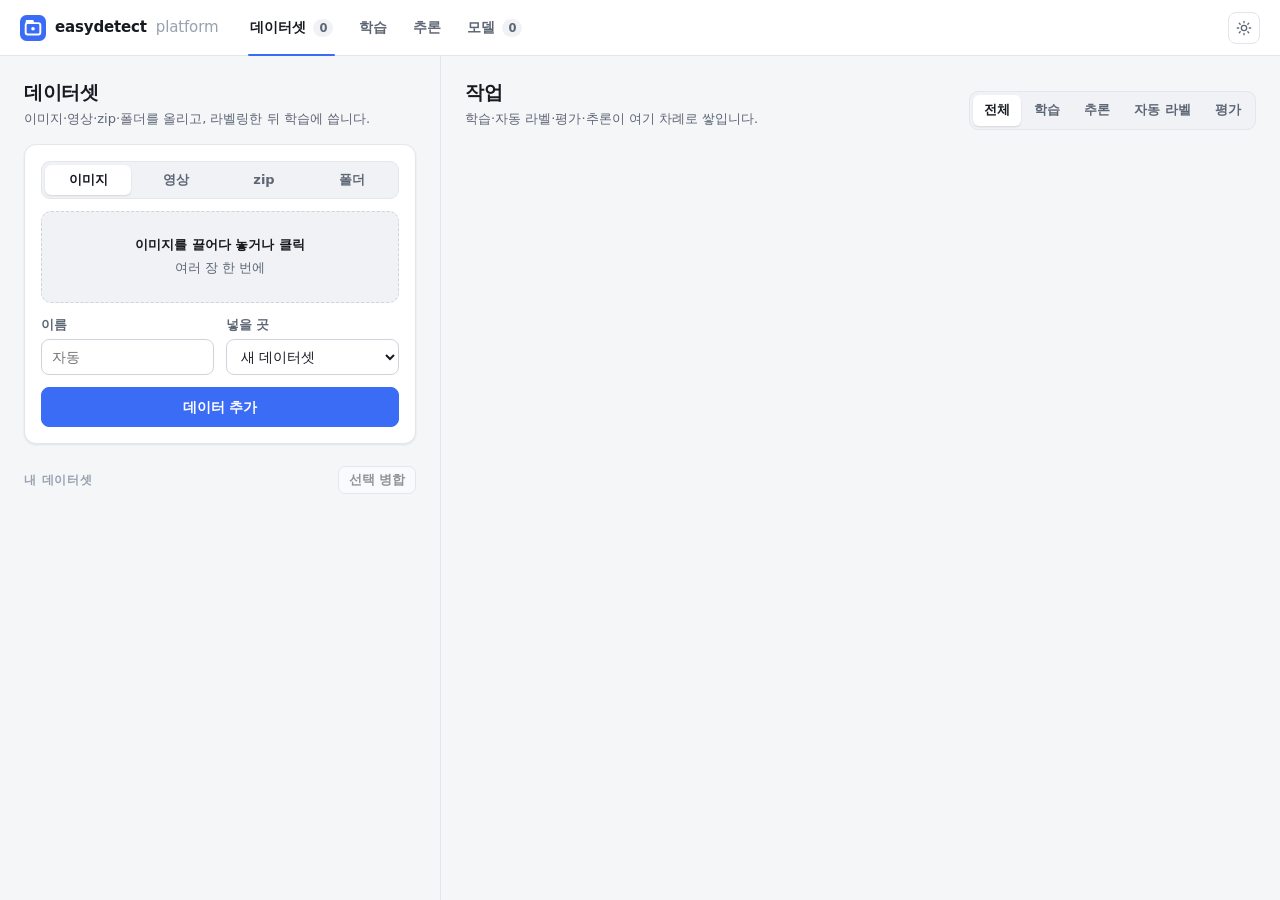
==== commit 568e4e17: "easydetect: D-FINE replaces RT-DETR, under a new name The package is now easydetect, and its detecto" ====
--- a/platform/static/index.html
+++ b/platform/static/index.html
@@ -2,7 +2,7 @@
 <html lang="ko">
 <meta charset="utf-8">
 <meta name="viewport" content="width=device-width, initial-scale=1">
-<title>rtdetr platform</title>
+<title>easydetect platform</title>
 <link rel="icon" href="data:image/svg+xml,%3Csvg xmlns='http://www.w3.org/2000/svg' viewBox='0 0 32 32'%3E%3Crect width='32' height='32' rx='8' fill='%233b6cf6'/%3E%3Crect x='7' y='10' width='18' height='14' rx='2.5' fill='none' stroke='white' stroke-width='2.4'/%3E%3Crect x='7' y='6' width='10' height='5' rx='1.5' fill='white'/%3E%3Ccircle cx='16' cy='17' r='2.2' fill='white'/%3E%3C/svg%3E">
 <style>
   :root {
@@ -251,7 +251,7 @@
 <header class="top">
   <div class="brand">
     <svg viewBox="0 0 32 32" aria-hidden="true"><rect width="32" height="32" rx="8" fill="#3b6cf6"/><rect x="7" y="10" width="18" height="14" rx="2.5" fill="none" stroke="white" stroke-width="2.4"/><rect x="7" y="6" width="10" height="5" rx="1.5" fill="white"/><circle cx="16" cy="17" r="2.2" fill="white"/></svg>
-    rtdetr <span>platform</span>
+    easydetect <span>platform</span>
   </div>
   <nav id="nav">
     <button data-view="data">데이터셋 <span class="n" id="n-data">0</span></button>
@@ -345,8 +345,8 @@
           <div class="hint" id="preset-hint"></div>
         </div>
         <div class="field"><label class="f">시작 모델</label>
-          <select id="job-model"><option>rtdetr-r18</option><option>rtdetr-r34</option><option>rtdetr-r50</option></select>
-          <div class="hint">r18 빠름 · r34 중간 · r50 가장 정확</div></div>
+          <select id="job-model"><option>dfine-s</option><option>dfine-m</option><option>dfine-l</option></select>
+          <div class="hint">n 가장 가벼움 · s 기본 · m · l · x 가장 정확</div></div>
         <div class="grid2">
           <div><label class="f">에폭</label><input id="job-epochs" type="number" value="50" min="1"></div>
           <div><label class="f">배치</label><input id="job-batch" type="number" value="4" min="1"></div>
@@ -429,7 +429,7 @@
 
       <h3>코드에서 쓰기</h3>
       <div class="card">
-        <div class="small dim">어느 PC에서든 <code>pip install rtdetr</code> 하나면 됩니다 — 추론에는 PyTorch가 필요 없습니다.
+        <div class="small dim">어느 PC에서든 <code>pip install easydetect</code> 하나면 됩니다 — 추론에는 PyTorch가 필요 없습니다.
           학습한 모델의 경로가 채워진 코드는 작업을 열면 나옵니다.</div>
         <div class="code"><button class="btn copy">복사</button><pre id="code-general"></pre></div>
       </div>
@@ -1007,7 +1007,7 @@
   const o = run.optimizer || {};
   const v = run.versions || {};
   const facts = [
-    ["모델", `RT-DETR ${run.variant} · 파라미터 ${m(run.params)}`],
+    ["모델", `D-FINE-${String(run.variant).toUpperCase()} · 파라미터 ${m(run.params)}`],
     ["시작 가중치", start],
     ["학습 데이터", count(tr)],
     ["검증 데이터", count(va)],
@@ -1019,7 +1019,7 @@
     ["조기 종료", `patience ${run.patience}${run.stopped_early ? " · 일찍 멈춤" : ""}`],
     run.best_epoch ? ["최고 에폭", `${run.best_epoch}${run.epoch_seconds ? ` · 에폭당 ${duration(run.epoch_seconds)}` : ""}`] : null,
     run.final ? ["마지막 loss", Object.entries(run.final).map(([k, x]) => `${k} ${x.toFixed(3)}`).join(" · ")] : null,
-    ["버전", [v.rtdetr && `rtdetr ${v.rtdetr}`, v.torch && `torch ${v.torch}`, v.cuda && `CUDA ${v.cuda}`].filter(Boolean).join(" · ")],
+    ["버전", [v.easydetect && `easydetect ${v.easydetect}`, v.torch && `torch ${v.torch}`, v.cuda && `CUDA ${v.cuda}`].filter(Boolean).join(" · ")],
     run.resumed_at_epoch ? ["이어서 학습", `${run.resumed_at_epoch}에폭부터`] : null,
   ].filter(Boolean);
   $("info-facts").innerHTML = facts.map(([k, x]) => `<div><span>${k}</span>${esc(x)}</div>`).join("");
@@ -1120,12 +1120,12 @@
 const hl = (code) => esc(code)
   .replace(/(#[^\n]*)/g, '<span class="c">$1</span>')
   .replace(/(r?&quot;[^\n]*?&quot;)/g, '<span class="s">$1</span>')
-  .replace(/\b(from|import|for|in|print|pip|install|rtdetr predict)\b/g, '<span class="k">$1</span>');
+  .replace(/\b(from|import|for|in|print|pip|install|easydetect predict)\b/g, '<span class="k">$1</span>');
 
 function pythonSnippet(path, device) {
-  return `from rtdetr import RTDETR
-
-model = RTDETR(r"${path}"${device ? `, device="${device}"` : ""})   # AUTO · CPU · GPU · NPU
+  return `from easydetect import Detector
+
+model = Detector(r"${path}"${device ? `, device="${device}"` : ""})   # AUTO · CPU · GPU · NPU
 results = model("photo.jpg", conf=0.25)
 
 for r in results:
@@ -1150,18 +1150,18 @@
   const snippets = {
     python: pythonSnippet(path),
     cli: `# 이미지 · 폴더 · 영상 — 결과는 runs/detect/predict/
-rtdetr predict model="${path}" source=photo.jpg conf=0.25
+easydetect predict model="${path}" source=photo.jpg conf=0.25
 
 # 웹캠 창으로 (q 또는 Esc로 종료)
-rtdetr predict model="${path}" source=0 show=true save=false`,
+easydetect predict model="${path}" source=0 show=true save=false`,
     elsewhere: `# 1) 다운로드 → OpenVINO IR 로 zip을 받아 풉니다 (${ir} · .bin · labels.txt)
 # 2) 그 PC에는 추론용만 설치 — PyTorch 없이 됩니다
-pip install rtdetr
+pip install easydetect
 
 # 3) 파이썬에서
-from rtdetr import RTDETR
-
-model = RTDETR(r"job${job.id}-openvino/${ir}", device="AUTO")   # Intel NPU면 "NPU"
+from easydetect import Detector
+
+model = Detector(r"job${job.id}-openvino/${ir}", device="AUTO")   # Intel NPU면 "NPU"
 model.predict("photo.jpg", save=True)`,
   };
   document.querySelectorAll("#code-tabs button").forEach((b) => b.setAttribute("aria-pressed", b.dataset.code === codeTab));
@@ -1199,10 +1199,10 @@
 
 # 받는 쪽 (README에도 같은 코드가 들어 있습니다)
 from huggingface_hub import snapshot_download
-from rtdetr import RTDETR
+from easydetect import Detector
 
 root = snapshot_download("${repo}", allow_patterns="${folder}/*")
-model = RTDETR(f"{root}/${folder}/${(hub.files.find((f) => f.endsWith(".xml")) || "best.xml")}")`;
+model = Detector(f"{root}/${folder}/${(hub.files.find((f) => f.endsWith(".xml")) || "best.xml")}")`;
   $("code").innerHTML = hub.showReadme ? esc(text) : hl(text);
   $("code").dataset.raw = text;
 }
@@ -1214,15 +1214,15 @@
 document.querySelectorAll("#code-tabs button").forEach((b) => b.onclick = () => {
   codeTab = b.dataset.code; if (currentJob) renderCode(currentJob);
 });
-const general = `pip install rtdetr
-
-from rtdetr import RTDETR
-
-model = RTDETR("rtdetr-r18")        # 처음 한 번 가중치를 받습니다 (COCO 80 클래스)
+const general = `pip install easydetect
+
+from easydetect import Detector
+
+model = Detector("dfine-s")        # 처음 한 번 가중치를 받습니다 (COCO 80 클래스)
 model("photo.jpg", conf=0.25)[0].save("result.jpg")
 
 # 학습한 모델은 그 경로를 그대로 넣습니다
-model = RTDETR(r"runs/job3/openvino/best.xml")`;
+model = Detector(r"runs/job3/openvino/best.xml")`;
 $("code-general").innerHTML = hl(general);
 $("code-general").dataset.raw = general;
 
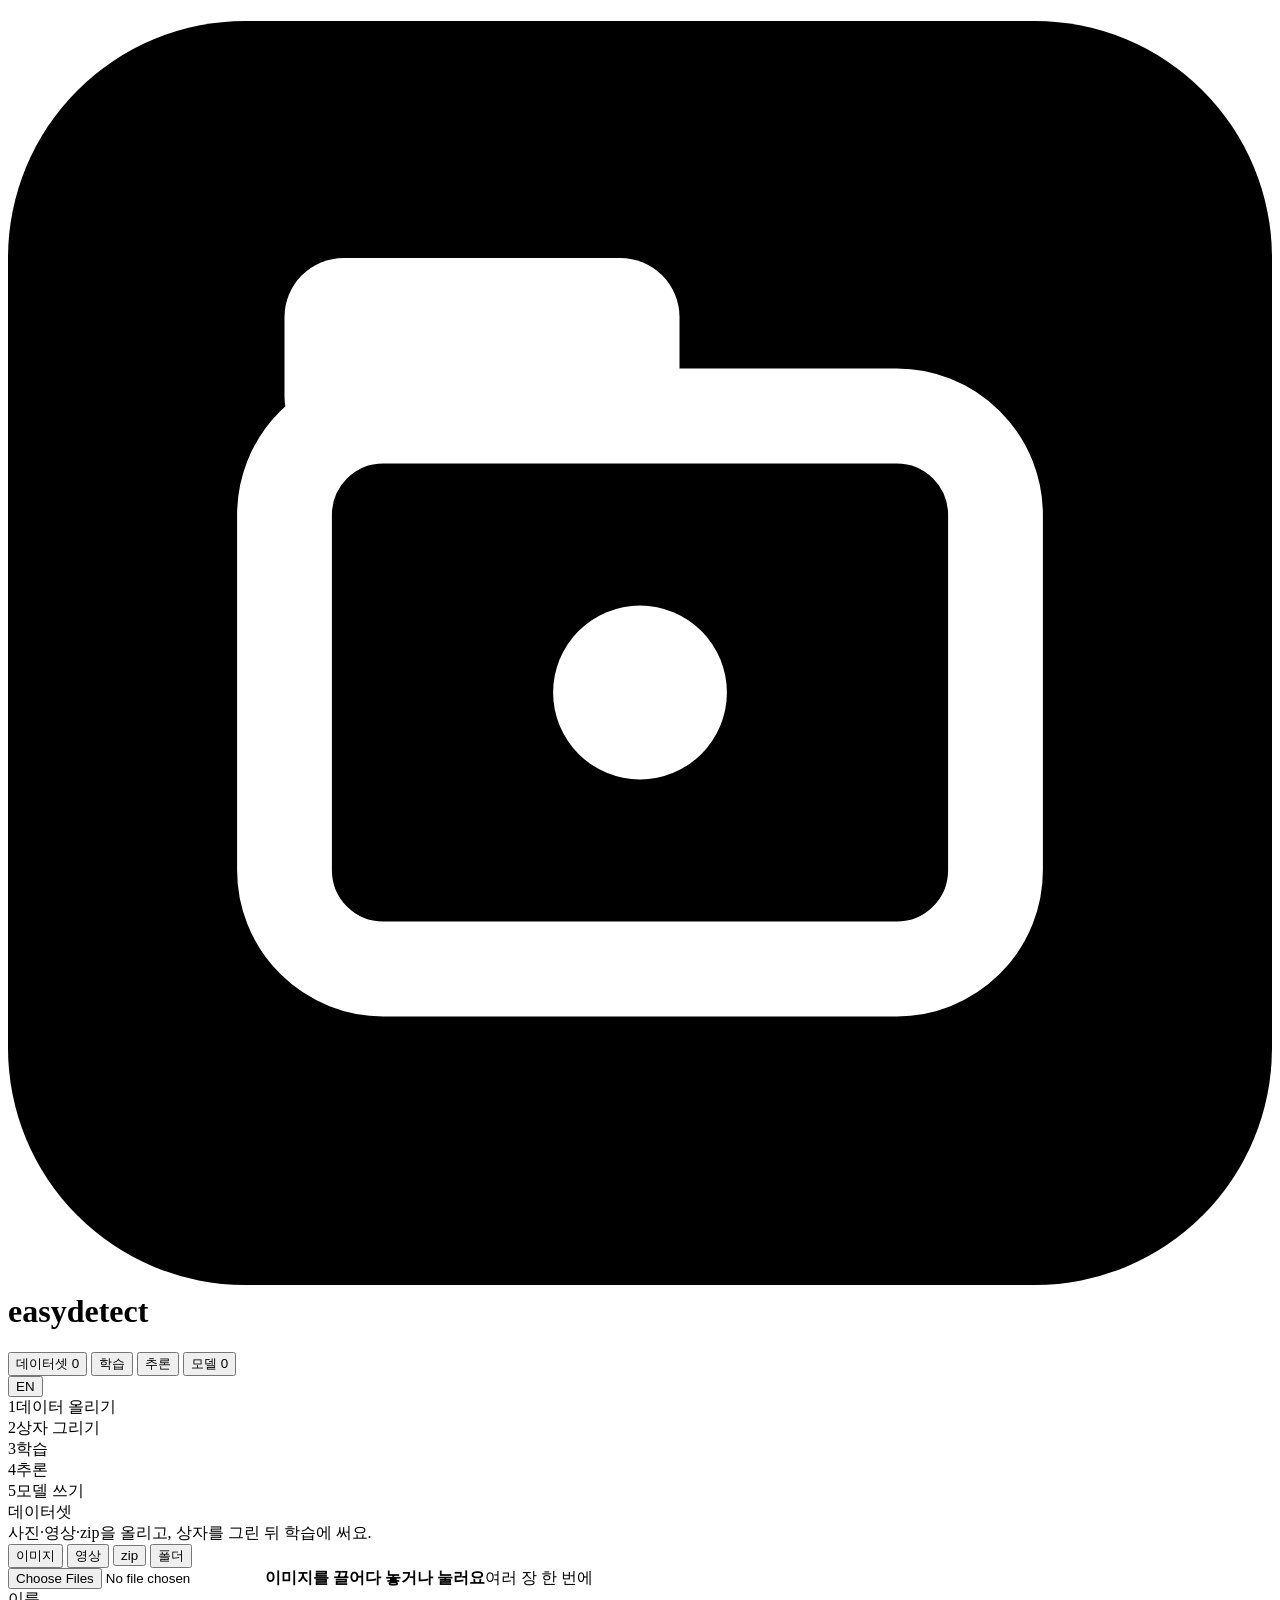
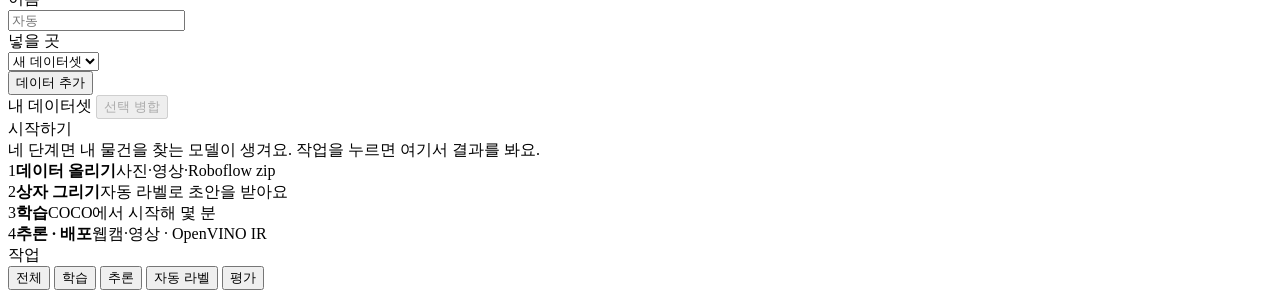
==== commit 1d418f95: "Platform: themaker-ui design and a Korean/English switch The browser tool now wears themakerrobot's " ====
--- a/platform/static/index.html
+++ b/platform/static/index.html
@@ -3,551 +3,326 @@
 <meta charset="utf-8">
 <meta name="viewport" content="width=device-width, initial-scale=1">
 <title>easydetect platform</title>
-<link rel="icon" href="data:image/svg+xml,%3Csvg xmlns='http://www.w3.org/2000/svg' viewBox='0 0 32 32'%3E%3Crect width='32' height='32' rx='8' fill='%233b6cf6'/%3E%3Crect x='7' y='10' width='18' height='14' rx='2.5' fill='none' stroke='white' stroke-width='2.4'/%3E%3Crect x='7' y='6' width='10' height='5' rx='1.5' fill='white'/%3E%3Ccircle cx='16' cy='17' r='2.2' fill='white'/%3E%3C/svg%3E">
-<style>
-  :root {
-    color-scheme: light;
-    --bg:#f5f6f8; --surface:#ffffff; --sunk:#f0f2f5; --field:#ffffff;
-    --line:#e3e6eb; --line-strong:#cfd4dc; --ink:#171a20; --dim:#5d6675; --faint:#98a1af;
-    --accent:#3b6cf6; --accent-soft:#e9efff; --accent-ink:#ffffff;
-    --ok:#12a168; --ok-soft:#e5f6ee; --bad:#d93f3f; --bad-soft:#fdecec; --warn:#b7791f; --warn-soft:#fdf3e1;
-    --shadow:0 1px 2px rgba(16,24,40,.05), 0 1px 3px rgba(16,24,40,.04);
-    --loss:#f08c3c;
-  }
-  :root[data-theme="dark"] {
-    color-scheme: dark;
-    --bg:#0e1014; --surface:#15181e; --sunk:#1b1f26; --field:#11141a;
-    --line:#242932; --line-strong:#323845; --ink:#e8eaee; --dim:#9098a6; --faint:#626a78;
-    --accent:#5b8cff; --accent-soft:#1a2440; --accent-ink:#ffffff;
-    --ok:#3ccf91; --ok-soft:#12291f; --bad:#f26d6d; --bad-soft:#2d1717; --warn:#f0b44c; --warn-soft:#2c2414;
-    --shadow:none; --loss:#ff9a55;
-  }
-  * { box-sizing:border-box; }
-  [hidden] { display:none !important; }   /* a flex/grid rule must not beat hidden */
-  html, body { height:100%; }
-  body { margin:0; background:var(--bg); color:var(--ink); display:flex; flex-direction:column;
-         font:14px/1.55 Pretendard, "Apple SD Gothic Neo", "Malgun Gothic", system-ui, -apple-system, "Segoe UI", sans-serif;
-         -webkit-font-smoothing:antialiased; }
-  a { color:var(--accent); }
-  code, pre, .mono { font-family:ui-monospace, "SF Mono", "Cascadia Code", Consolas, monospace; }
-
-  /* ---------- top bar ---------- */
-  .top { display:flex; align-items:center; gap:8px 20px; flex-wrap:wrap; padding:0 20px; min-height:56px;
-         background:var(--surface); border-bottom:1px solid var(--line); }
-  .brand { display:flex; align-items:center; gap:9px; font-weight:700; font-size:15px; letter-spacing:-.01em; }
-  .brand svg { width:26px; height:26px; }
-  .brand span { color:var(--faint); font-weight:500; }
-  nav { display:flex; gap:2px; align-self:stretch; }
-  nav button { position:relative; border:0; background:none; color:var(--dim); font:inherit; font-weight:600;
-               padding:0 12px; cursor:pointer; display:flex; align-items:center; gap:7px; }
-  nav button:hover { color:var(--ink); }
-  nav button[aria-current="page"] { color:var(--ink); }
-  nav button[aria-current="page"]::after { content:""; position:absolute; left:10px; right:10px; bottom:-1px;
-               height:2px; border-radius:2px; background:var(--accent); }
-  nav .n { font-size:11.5px; font-weight:600; min-width:20px; padding:0 6px; border-radius:99px;
-           background:var(--sunk); color:var(--dim); line-height:18px; text-align:center; }
-  nav .n.live { background:var(--accent-soft); color:var(--accent); }
-  .top .grow { flex:1; }
-  .gpu { display:flex; align-items:center; gap:14px; font-size:12.5px; color:var(--dim); flex-wrap:wrap; row-gap:2px; }
-  .gpu > span { white-space:nowrap; display:flex; align-items:center; gap:6px; }
-  .gpu b { color:var(--ink); font-weight:600; font-variant-numeric:tabular-nums; }
-  .gpu .name { color:var(--ink); font-weight:600; }
-  .meter { width:54px; height:5px; border-radius:99px; background:var(--sunk); overflow:hidden; box-shadow:inset 0 0 0 1px var(--line); }
-  .meter i { display:block; height:100%; background:var(--accent); transition:width .6s; }
-  .meter i.hot { background:var(--warn); }
-  #status { font-size:12.5px; color:var(--faint); white-space:nowrap; }
-  .icon-btn { width:32px; height:32px; display:grid; place-items:center; border-radius:8px; border:1px solid var(--line);
-              background:var(--surface); color:var(--dim); cursor:pointer; }
-  .icon-btn:hover { color:var(--ink); background:var(--sunk); }
-  .banner { padding:9px 20px; font-size:13px; background:var(--warn-soft); color:var(--warn); border-bottom:1px solid var(--line); }
-
-  /* ---------- layout ---------- */
-  .layout { flex:1; min-height:0; display:grid; grid-template-columns:minmax(360px, 440px) 1fr; }
-  .pane { overflow:auto; padding:22px 24px 40px; }
-  .pane + .pane { border-left:1px solid var(--line); }
-  .pane-head { display:flex; align-items:flex-end; gap:10px; margin-bottom:14px; flex-wrap:wrap; }
-  .pane-head h1 { font-size:19px; font-weight:700; letter-spacing:-.02em; margin:0; }
-  .pane-head p { margin:2px 0 0; color:var(--dim); font-size:13px; }
-  h3 { font-size:12px; font-weight:700; color:var(--faint); text-transform:uppercase; letter-spacing:.06em; margin:22px 0 10px; display:flex; align-items:center; gap:8px; }
-  h3 .grow { flex:1; }
-
-  .card { background:var(--surface); border:1px solid var(--line); border-radius:12px; padding:16px; box-shadow:var(--shadow); }
-  .card + .card { margin-top:10px; }
-  .row { display:flex; align-items:center; gap:8px; flex-wrap:wrap; }
-  .grow { flex:1; }
-  .dim { color:var(--dim); }
-  .faint { color:var(--faint); }
-  .small { font-size:12.5px; }
-  .stack > * + * { margin-top:12px; }
-
-  /* ---------- controls ---------- */
-  label.f { display:block; font-size:12.5px; font-weight:600; color:var(--dim); margin:0 0 5px; }
-  .field + .field, .grid2 + .field, .field + .grid2 { margin-top:12px; }
-  .grid2 { display:grid; grid-template-columns:1fr 1fr; gap:12px; }
-  .hint { font-size:12px; color:var(--faint); margin-top:5px; }
-  input, select { width:100%; height:36px; background:var(--field); color:var(--ink); border:1px solid var(--line-strong);
-                  border-radius:8px; padding:0 10px; font:inherit; outline:none; transition:border-color .15s, box-shadow .15s; }
-  input:focus, select:focus { border-color:var(--accent); box-shadow:0 0 0 3px var(--accent-soft); }
-  input[type=checkbox] { width:auto; height:auto; accent-color:var(--accent); }
-  input[type=range] { padding:0; border:0; box-shadow:none; accent-color:var(--accent); height:20px; background:none; }
-  .range { display:flex; align-items:center; gap:10px; height:36px; }
-  .range output { font-variant-numeric:tabular-nums; font-weight:600; min-width:34px; text-align:right; }
-
-  .btn { display:inline-flex; align-items:center; justify-content:center; gap:6px; height:34px; padding:0 13px;
-         border-radius:8px; border:1px solid var(--line-strong); background:var(--surface); color:var(--ink);
-         font:inherit; font-size:13.5px; font-weight:600; cursor:pointer; white-space:nowrap; text-decoration:none;
-         transition:background .15s, border-color .15s; }
-  .btn:hover:not(:disabled) { background:var(--sunk); }
-  .btn:disabled { opacity:.45; cursor:default; }
-  .btn.primary { background:var(--accent); border-color:var(--accent); color:var(--accent-ink); }
-  .btn.primary:hover:not(:disabled) { filter:brightness(1.07); background:var(--accent); }
-  .btn.ghost { border-color:transparent; background:none; color:var(--dim); }
-  .btn.ghost:hover:not(:disabled) { color:var(--ink); background:var(--sunk); }
-  .btn.danger { color:var(--bad); }
-  .btn.danger:hover:not(:disabled) { background:var(--bad-soft); }
-  .btn.sm { height:28px; padding:0 10px; font-size:12.5px; border-radius:7px; }
-  .btn.block { width:100%; height:40px; }
-
-  .seg { display:inline-flex; padding:3px; gap:2px; background:var(--sunk); border-radius:9px; border:1px solid var(--line); flex-wrap:wrap; }
-  .seg button { border:0; background:none; color:var(--dim); font:inherit; font-size:13px; font-weight:600;
-                padding:5px 11px; border-radius:6px; cursor:pointer; }
-  .seg button:hover { color:var(--ink); }
-  .seg button[aria-pressed="true"] { background:var(--surface); color:var(--ink); box-shadow:0 1px 2px rgba(0,0,0,.12); }
-  .seg.full { display:flex; }
-  .seg.full button { flex:1; }
-
-  /* a file input you can also drop onto: the input covers the box, invisible */
-  .drop { position:relative; display:flex; flex-direction:column; align-items:center; justify-content:center; gap:3px;
-          min-height:92px; padding:14px; border:1.5px dashed var(--line-strong); border-radius:10px; background:var(--sunk);
-          color:var(--dim); font-size:13px; text-align:center; transition:border-color .15s, background .15s; }
-  .drop:hover, .drop.over { border-color:var(--accent); background:var(--accent-soft); }
-  .drop input { position:absolute; inset:0; opacity:0; cursor:pointer; height:100%; }
-  .drop b { color:var(--ink); font-weight:600; }
-  .drop.has b { color:var(--accent); }
-  .drop.compact { min-height:0; padding:9px 12px; flex-direction:row; gap:8px; }
-
-  .msg { font-size:13px; min-height:0; color:var(--dim); }
-  .msg:empty { display:none; }
-  .msg.err { color:var(--bad); }
-  .msg.ok { color:var(--ok); }
-  .warn { color:var(--warn); }
-
-  /* ---------- pills, bars, chips ---------- */
-  .pill { display:inline-flex; align-items:center; gap:6px; font-size:12px; font-weight:600; padding:2px 9px;
-          border-radius:99px; background:var(--sunk); color:var(--dim); white-space:nowrap; }
-  .pill::before { content:""; width:6px; height:6px; border-radius:50%; background:currentColor; }
-  .pill.running, .pill.exporting { background:var(--accent-soft); color:var(--accent); }
-  .pill.running::before, .pill.exporting::before { animation:pulse 1.2s ease-in-out infinite; }
-  .pill.done { background:var(--ok-soft); color:var(--ok); }
-  .pill.failed { background:var(--bad-soft); color:var(--bad); }
-  .pill.cancelled { color:var(--faint); }
-  @keyframes pulse { 50% { opacity:.3; } }
-  .bar { height:4px; border-radius:99px; background:var(--sunk); overflow:hidden; }
-  .bar i { display:block; height:100%; background:var(--accent); border-radius:99px; transition:width .3s; }
-  .bar.ok i { background:var(--ok); }
-  .chips { display:flex; gap:5px; flex-wrap:wrap; }
-  .chip { font-size:12px; padding:1px 8px; border-radius:6px; background:var(--sunk); color:var(--dim); border:1px solid var(--line); }
-  .chip b { color:var(--ink); font-weight:600; margin-left:3px; }
-
-  /* ---------- dataset cards ---------- */
-  .ds-head { display:flex; align-items:baseline; gap:8px; }
-  .ds-head b { font-size:15px; }
-  .ds-meta { display:flex; gap:14px; margin:6px 0 10px; font-size:12.5px; color:var(--dim); }
-  .ds-meta b { color:var(--ink); font-weight:600; font-variant-numeric:tabular-nums; }
-  .ds-actions { display:flex; gap:6px; margin-top:12px; align-items:center; flex-wrap:wrap; }
-
-  .menu { position:relative; }
-  .menu > summary { list-style:none; }
-  .menu > summary::-webkit-details-marker { display:none; }
-  .menu-list { position:absolute; right:0; top:calc(100% + 4px); z-index:20; min-width:170px; padding:5px;
-               background:var(--surface); border:1px solid var(--line-strong); border-radius:10px;
-               box-shadow:0 10px 30px rgba(0,0,0,.18); }
-  .menu-list button, .menu-list label { display:flex; align-items:center; gap:8px; width:100%; border:0; background:none;
-               color:var(--ink); font:inherit; font-size:13px; text-align:left; padding:7px 10px; border-radius:6px; cursor:pointer; }
-  .menu-list button:hover, .menu-list label:hover { background:var(--sunk); }
-  .menu-list button.danger { color:var(--bad); }
-  .menu-list hr { border:0; border-top:1px solid var(--line); margin:4px 2px; }
-
-  .stats { margin-top:12px; padding-top:10px; border-top:1px solid var(--line); font-size:13px; }
-  .stats table { width:100%; border-collapse:collapse; }
-  .stats td { padding:3px 0; }
-  .stats td:last-child { text-align:right; font-variant-numeric:tabular-nums; }
-
-  /* ---------- jobs ---------- */
-  .jobs { display:flex; flex-direction:column; gap:6px; }
-  .jobs.capped { max-height:34vh; overflow:auto; padding-right:2px; }
-  .job { display:grid; grid-template-columns:34px 1fr auto; gap:3px 12px; align-items:center; padding:10px 12px;
-         background:var(--surface); border:1px solid var(--line); border-radius:10px; cursor:pointer; }
-  .job:hover { border-color:var(--line-strong); }
-  .job[aria-current="true"] { border-color:var(--accent); box-shadow:0 0 0 3px var(--accent-soft); }
-  .job .k { grid-row:span 2; width:34px; height:34px; border-radius:9px; display:grid; place-items:center;
-            background:var(--sunk); color:var(--dim); font-size:12px; font-weight:700; }
-  .job .k.train { background:var(--accent-soft); color:var(--accent); }
-  .job .t { font-weight:600; overflow:hidden; text-overflow:ellipsis; white-space:nowrap; }
-  .job .t .dim { font-weight:400; margin-left:6px; }
-  .job .s { font-size:12.5px; color:var(--dim); overflow:hidden; text-overflow:ellipsis; white-space:nowrap; }
-  .job .s.err { color:var(--bad); white-space:normal; }
-  .job .bar { grid-column:2 / 4; margin-top:4px; }
-
-  .empty { text-align:center; padding:28px 16px; color:var(--dim); border:1px dashed var(--line-strong); border-radius:12px; }
-  .steps { display:grid; grid-template-columns:repeat(auto-fit, minmax(150px, 1fr)); gap:10px; margin-top:6px; }
-  .step { background:var(--surface); border:1px solid var(--line); border-radius:12px; padding:14px; }
-  .step i { font-style:normal; display:inline-grid; place-items:center; width:22px; height:22px; border-radius:50%;
-            background:var(--accent-soft); color:var(--accent); font-size:12px; font-weight:700; margin-bottom:6px; }
-  .step b { display:block; margin-bottom:2px; }
-  .step span { font-size:12.5px; color:var(--dim); }
-
-  /* ---------- job detail ---------- */
-  .detail { margin-top:16px; padding:0; overflow:hidden; }
-  .detail > section { padding:16px 18px; border-top:1px solid var(--line); }
-  .detail > section:first-child { border-top:0; }
-  .d-title { font-size:16px; font-weight:700; }
-  .toolbar { display:flex; gap:6px; flex-wrap:wrap; align-items:center; }
-  .kv { display:flex; gap:22px; flex-wrap:wrap; }
-  .kv div { font-size:12px; color:var(--faint); }
-  .kv b { display:block; font-size:18px; color:var(--ink); font-weight:700; font-variant-numeric:tabular-nums; }
-  canvas#chart { width:100%; height:220px; display:block; }
-  .legend { display:flex; gap:14px; font-size:12px; color:var(--dim); text-transform:none; letter-spacing:0; font-weight:500; }
-  .legend i { display:inline-block; width:12px; height:3px; border-radius:2px; margin-right:5px; vertical-align:middle; }
-  table.t { width:100%; border-collapse:collapse; font-size:13px; font-variant-numeric:tabular-nums; }
-  table.t th, table.t td { text-align:left; padding:6px 8px; border-bottom:1px solid var(--line); }
-  table.t th { color:var(--faint); font-weight:600; font-size:12px; }
-  .gallery { display:grid; grid-template-columns:repeat(auto-fill, minmax(200px, 1fr)); gap:10px; margin-top:12px; }
-  .shot { background:var(--sunk); border:1px solid var(--line); border-radius:10px; overflow:hidden; }
-  .shot img { width:100%; display:block; cursor:zoom-in; }
-  .shot .cap { padding:6px 9px; font-size:12px; color:var(--dim); display:flex; gap:8px; }
-  .shot .cap span:first-child { overflow:hidden; text-overflow:ellipsis; white-space:nowrap; }
-  .shot .cap span:last-child { margin-left:auto; flex:none; }
-  .miss { color:var(--bad); }
-  img#preview { max-width:100%; border-radius:10px; border:1px solid var(--line); margin-top:12px; display:block; }
-  #cam, #cam-out { width:100%; border-radius:10px; margin-top:12px; display:block; background:#000; }
-
-  .facts { display:grid; grid-template-columns:repeat(auto-fill, minmax(210px, 1fr)); gap:12px 20px; }
-  .facts div { font-size:13px; min-width:0; }
-  .facts span { display:block; font-size:11.5px; font-weight:600; color:var(--faint); margin-bottom:1px; }
-  .code { position:relative; margin-top:10px; }
-  .code pre { margin:0; padding:14px 16px; border-radius:10px; background:#0d1117; color:#d6dde8; font-size:12.5px;
-              line-height:1.65; overflow:auto; border:1px solid var(--line); }
-  .code pre .c { color:#7d8796; }
-  .code pre .s { color:#a5d6a7; }
-  .code pre .k { color:#8fb4ff; }
-  .code .copy { position:absolute; top:8px; right:8px; height:26px; font-size:12px; background:#1d2430; color:#c9d2df;
-                border-color:#2d3645; }
-  .code .copy:hover:not(:disabled) { background:#273042; }
-
-  @media (max-width: 980px) {
-    .layout { grid-template-columns:1fr; }
-    .pane + .pane { border-left:0; border-top:1px solid var(--line); }
-    .pane { overflow:visible; }
-    body { height:auto; }
-  }
-  @media (max-width: 560px) {
-    .pane { padding:18px 16px 32px; }
-    .grid2 { grid-template-columns:1fr; }
-    .top { padding:6px 16px; }
-  }
-</style>
-
-<header class="top">
-  <div class="brand">
-    <svg viewBox="0 0 32 32" aria-hidden="true"><rect width="32" height="32" rx="8" fill="#3b6cf6"/><rect x="7" y="10" width="18" height="14" rx="2.5" fill="none" stroke="white" stroke-width="2.4"/><rect x="7" y="6" width="10" height="5" rx="1.5" fill="white"/><circle cx="16" cy="17" r="2.2" fill="white"/></svg>
-    easydetect <span>platform</span>
-  </div>
+<link rel="icon" href="data:image/svg+xml,%3Csvg xmlns='http://www.w3.org/2000/svg' viewBox='0 0 32 32'%3E%3Crect width='32' height='32' rx='6' fill='%231F5F7A'/%3E%3Crect x='7' y='10' width='18' height='14' rx='2.5' fill='none' stroke='white' stroke-width='2.4'/%3E%3Crect x='7' y='6' width='10' height='5' rx='1.5' fill='white'/%3E%3Ccircle cx='16' cy='17' r='2.2' fill='white'/%3E%3C/svg%3E">
+<link rel="stylesheet" href="static/assets/fonts/pretendard.css">
+<link rel="stylesheet" href="static/css/themaker-ui.css">
+<link rel="stylesheet" href="static/css/app.css">
+
+<header>
+  <h1><svg viewBox="0 0 32 32" aria-hidden="true"><rect width="32" height="32" rx="6" fill="currentColor"/><rect x="7" y="10" width="18" height="14" rx="2.5" fill="none" stroke="white" stroke-width="2.4"/><rect x="7" y="6" width="10" height="5" rx="1.5" fill="white"/><circle cx="16" cy="17" r="2.2" fill="white"/></svg>easydetect</h1>
   <nav id="nav">
-    <button data-view="data">데이터셋 <span class="n" id="n-data">0</span></button>
-    <button data-view="train">학습</button>
-    <button data-view="infer">추론</button>
-    <button data-view="models">모델 <span class="n" id="n-models">0</span></button>
+    <button class="navlink" data-view="data">데이터셋 <span class="n num" id="n-data">0</span></button>
+    <button class="navlink" data-view="train">학습</button>
+    <button class="navlink" data-view="infer">추론</button>
+    <button class="navlink" data-view="models">모델 <span class="n num" id="n-models">0</span></button>
   </nav>
   <span class="grow"></span>
   <div id="gpu-live" class="gpu" hidden></div>
-  <span id="status"></span>
-  <button class="icon-btn" id="theme" title="밝게 / 어둡게"><svg width="16" height="16" viewBox="0 0 24 24" fill="none" stroke="currentColor" stroke-width="2" stroke-linecap="round" stroke-linejoin="round" aria-hidden="true"><circle cx="12" cy="12" r="4"/><path d="M12 2v2M12 20v2M4.9 4.9l1.4 1.4M17.7 17.7l1.4 1.4M2 12h2M20 12h2M4.9 19.1l1.4-1.4M17.7 6.3l1.4-1.4"/></svg></button>
+  <span class="badge" id="status"></span>
+  <button class="lang-toggle" id="langToggle" type="button" data-no-i18n title="한국어 / English">EN</button>
 </header>
-<div class="banner" id="gpu-warn" hidden title="CUDA 빌드의 torch를 설치하세요 (RTX 50 계열은 cu128 이상)">
-  ⚠ PyTorch가 이 GPU를 쓰지 못합니다 — 학습이 CPU로 돕니다. CUDA 빌드의 torch를 설치하세요 (RTX 50 계열은 cu128 이상).
+<div class="notice" id="gpu-warn" hidden>
+  PyTorch가 이 GPU를 못 써요. 학습이 CPU로 돌아요. CUDA 빌드 torch를 깔아 주세요 (RTX 50 계열은 cu128 이상).
 </div>
 
-<div class="layout">
+<div class="steps" id="steps">
+  <div class="stp" data-step="data" data-go="data"><span class="cir">1</span>데이터 올리기</div>
+  <div class="stpline"></div>
+  <div class="stp" data-step="label" data-go="data"><span class="cir">2</span>상자 그리기</div>
+  <div class="stpline"></div>
+  <div class="stp" data-step="train" data-go="train"><span class="cir">3</span>학습</div>
+  <div class="stpline"></div>
+  <div class="stp" data-step="infer" data-go="infer"><span class="cir">4</span>추론</div>
+  <div class="stpline"></div>
+  <div class="stp" data-step="use" data-go="models"><span class="cir">5</span>모델 쓰기</div>
+</div>
+
+<main class="mk-main">
   <!-- ======================= left: the step you are on ======================= -->
-  <div class="pane">
+  <section class="pan pan-side" id="side">
+    <div class="ph" id="view-title">데이터셋</div>
+    <div class="pb">
 
     <!-- ---------- datasets ---------- -->
-    <div data-view="data">
-      <div class="pane-head"><div>
-        <h1>데이터셋</h1>
-        <p>이미지·영상·zip·폴더를 올리고, 라벨링한 뒤 학습에 씁니다.</p>
-      </div></div>
-
-      <div class="card stack">
-        <div class="seg full" id="ds-tabs">
-          <button data-tab="images" aria-pressed="true">이미지</button>
-          <button data-tab="video">영상</button>
-          <button data-tab="zip">zip</button>
-          <button data-tab="folder">폴더</button>
+    <div data-view="data" data-title="데이터셋">
+      <div class="lead">사진·영상·zip을 올리고, 상자를 그린 뒤 학습에 써요.</div>
+
+      <div class="row seg full" id="ds-tabs">
+        <button class="db on" data-tab="images" aria-pressed="true">이미지</button>
+        <button class="db" data-tab="video">영상</button>
+        <button class="db" data-tab="zip">zip</button>
+        <button class="db" data-tab="folder">폴더</button>
+      </div>
+
+      <div data-panel="images" class="field">
+        <label class="dropzone"><input id="ds-images" type="file" accept="image/*" multiple>
+          <b data-drop>이미지를 끌어다 놓거나 눌러요</b><span>여러 장 한 번에</span></label>
+      </div>
+      <div data-panel="video" class="field" hidden>
+        <label class="dropzone"><input id="ds-video" type="file" accept="video/*">
+          <b data-drop>영상을 끌어다 놓거나 눌러요</b><span>일정 간격으로 프레임을 뽑아요</span></label>
+        <div class="grid2">
+          <div><div class="pb-label">프레임 간격</div><input class="inp" id="ds-every" type="number" value="30" min="1"></div>
+          <div><div class="pb-label">최대 장수</div><input class="inp" id="ds-max" type="number" value="300" min="1"></div>
         </div>
-
-        <div data-panel="images">
-          <label class="drop"><input id="ds-images" type="file" accept="image/*" multiple>
-            <b data-drop>이미지를 끌어다 놓거나 클릭</b><span>여러 장 한 번에</span></label>
-        </div>
-        <div data-panel="video" hidden>
-          <label class="drop"><input id="ds-video" type="file" accept="video/*">
-            <b data-drop>영상을 끌어다 놓거나 클릭</b><span>일정 간격으로 프레임을 뽑습니다</span></label>
-          <div class="grid2" style="margin-top:12px">
-            <div><label class="f">프레임 간격</label><input id="ds-every" type="number" value="30" min="1"></div>
-            <div><label class="f">최대 장수</label><input id="ds-max" type="number" value="300" min="1"></div>
-          </div>
-        </div>
-        <div data-panel="zip" hidden>
-          <label class="drop"><input id="ds-file" type="file" accept=".zip">
-            <b data-drop>zip을 끌어다 놓거나 클릭</b><span>Roboflow 등 YOLO 형식 그대로, 또는 images/ + labels/</span></label>
-        </div>
-        <div data-panel="folder" hidden>
-          <div class="field"><label class="f">이 서버의 폴더 경로</label><input id="ds-path" placeholder="/data/line-a/images"></div>
-          <div class="field"><label class="f">클래스</label><input id="ds-classes" placeholder="can, bottle">
-            <div class="hint">쉼표로 구분 · 비우면 data.yaml을 읽거나 자동으로 정합니다</div></div>
-        </div>
-
-        <div class="grid2">
-          <div><label class="f">이름</label><input id="ds-name" placeholder="자동"></div>
-          <div><label class="f">넣을 곳</label><select id="ds-target"><option value="">새 데이터셋</option></select></div>
-        </div>
-        <button class="btn primary block" id="ds-upload">데이터 추가</button>
-        <div class="msg" id="ds-msg"></div>
-      </div>
-
-      <h3>내 데이터셋 <span class="grow"></span>
-        <button class="btn sm" id="merge" disabled title="카드 메뉴에서 '병합 선택'으로 두 개 이상 고르세요">선택 병합</button></h3>
-      <div id="datasets"></div>
+      </div>
+      <div data-panel="zip" class="field" hidden>
+        <label class="dropzone"><input id="ds-file" type="file" accept=".zip">
+          <b data-drop>zip을 끌어다 놓거나 눌러요</b><span>Roboflow 등 YOLO 형식, 또는 images/ + labels/</span></label>
+      </div>
+      <div data-panel="folder" class="field" hidden>
+        <div class="pb-label">이 서버의 폴더 경로</div><input class="inp" id="ds-path" placeholder="/data/line-a/images">
+        <div class="field"><div class="pb-label">클래스</div><input class="inp" id="ds-classes" placeholder="can, bottle">
+          <div class="hint">쉼표로 나눠요. 비우면 data.yaml을 읽거나 알아서 정해요.</div></div>
+      </div>
+
+      <div class="grid2">
+        <div><div class="pb-label">이름</div><input class="inp" id="ds-name" placeholder="자동"></div>
+        <div><div class="pb-label">넣을 곳</div><select class="inp" id="ds-target"><option value="">새 데이터셋</option></select></div>
+      </div>
+      <button class="db go block" id="ds-upload">데이터 추가</button>
+      <div class="msg" id="ds-msg"></div>
+
+      <div class="sec2">
+        <div class="st">내 데이터셋 <span class="grow"></span>
+          <button class="db sm" id="merge" disabled title="카드 메뉴에서 '병합 선택'으로 두 개 이상 골라요">선택 병합</button></div>
+        <div id="datasets"></div>
+      </div>
     </div>
 
     <!-- ---------- training ---------- -->
-    <div data-view="train" hidden>
-      <div class="pane-head"><div>
-        <h1>학습</h1>
-        <p>COCO 가중치에서 시작해 내 데이터셋에 맞춥니다. 끝나면 OpenVINO IR까지 만들어 둡니다.</p>
-      </div></div>
+    <div data-view="train" data-title="학습" hidden>
+      <div class="lead">COCO 가중치에서 시작해 내 데이터에 맞춰요. 끝나면 OpenVINO IR도 만들어 둬요.</div>
 
       <div class="empty" id="train-empty" hidden>
-        라벨이 있는 데이터셋이 아직 없습니다.<br>
-        <button class="btn sm" style="margin-top:10px" data-go="data">데이터셋 추가하기</button>
-      </div>
-
-      <div class="card stack" id="train-form">
-        <div class="field"><label class="f">데이터셋</label><select id="job-dataset"></select></div>
-        <div class="field"><label class="f">목표</label>
-          <div class="seg full" id="presets">
-            <button data-preset="fast">빠르게</button>
-            <button data-preset="balanced" aria-pressed="true">균형</button>
-            <button data-preset="accurate">정확하게</button>
+        상자를 그린 데이터셋이 아직 없어요.<br>
+        <button class="db sm" style="margin-top:10px" data-go="data">데이터셋 추가하기</button>
+      </div>
+
+      <div id="train-form">
+        <div class="field"><div class="pb-label" data-en="Dataset">데이터셋</div><select class="inp" id="job-dataset"></select></div>
+        <div class="field"><div class="pb-label">목표</div>
+          <div class="row seg full" id="presets">
+            <button class="db" data-preset="fast">빠르게</button>
+            <button class="db on" data-preset="balanced" aria-pressed="true">균형</button>
+            <button class="db" data-preset="accurate">정확하게</button>
           </div>
           <div class="hint" id="preset-hint"></div>
         </div>
-        <div class="field"><label class="f">시작 모델</label>
-          <select id="job-model"><option>dfine-s</option><option>dfine-m</option><option>dfine-l</option></select>
+        <div class="field"><div class="pb-label">시작 모델</div>
+          <select class="inp" id="job-model"><option>dfine-s</option><option>dfine-m</option><option>dfine-l</option></select>
           <div class="hint">n 가장 가벼움 · s 기본 · m · l · x 가장 정확</div></div>
         <div class="grid2">
-          <div><label class="f">에폭</label><input id="job-epochs" type="number" value="50" min="1"></div>
-          <div><label class="f">배치</label><input id="job-batch" type="number" value="4" min="1"></div>
+          <div><div class="pb-label">에폭</div><input class="inp" id="job-epochs" type="number" value="50" min="1"></div>
+          <div><div class="pb-label">배치</div><input class="inp" id="job-batch" type="number" value="4" min="1"></div>
         </div>
         <details id="adv">
-          <summary class="small dim" style="cursor:pointer;font-weight:600">고급 설정</summary>
-          <div class="grid2" style="margin-top:10px">
-            <div><label class="f">입력 크기</label><input id="job-imgsz" type="number" value="640" step="32"></div>
-            <div><label class="f">검증 비율</label><input id="job-val" type="number" value="0.2" step="0.05" min="0.05" max="0.5"></div>
-            <div><label class="f">백본 고정</label>
-              <select id="job-freeze"><option value="backbone">예 (빠름)</option><option value="">아니오</option></select></div>
-            <div><label class="f">장치</label>
-              <select id="job-device"><option value="">자동</option><option value="cpu">CPU</option><option value="0">GPU 0</option></select></div>
+          <summary>고급 설정</summary>
+          <div class="grid2">
+            <div><div class="pb-label">입력 크기</div><input class="inp" id="job-imgsz" type="number" value="640" step="32"></div>
+            <div><div class="pb-label">검증 비율</div><input class="inp" id="job-val" type="number" value="0.2" step="0.05" min="0.05" max="0.5"></div>
+            <div><div class="pb-label">백본 고정</div>
+              <select class="inp" id="job-freeze"><option value="backbone">예 (빨라요)</option><option value="">아니오</option></select></div>
+            <div><div class="pb-label">장치</div>
+              <select class="inp" id="job-device"><option value="">자동</option><option value="cpu">CPU</option><option value="0">GPU 0</option></select></div>
           </div>
         </details>
-        <button class="btn primary block" id="job-start">학습 시작</button>
+        <button class="db go block" id="job-start">학습 시작</button>
         <div class="msg" id="job-msg"></div>
       </div>
     </div>
 
     <!-- ---------- inference ---------- -->
-    <div data-view="infer" hidden>
-      <div class="pane-head"><div>
-        <h1>추론</h1>
-        <p>모델을 데이터셋·폴더·영상·웹캠에 돌려 결과를 봅니다.</p>
-      </div></div>
-
-      <div class="card stack">
-        <div class="field"><label class="f">모델</label><select id="run-model"></select></div>
-        <div class="field"><label class="f">신뢰도 기준 (conf)</label>
-          <div class="range"><input id="run-conf" type="range" min="0.05" max="0.95" step="0.05" value="0.25">
-            <output id="run-conf-out">0.25</output></div>
-          <div class="hint">낮추면 더 많이 찾고, 높이면 확실한 것만 남깁니다</div></div>
-        <div class="field"><label class="f">대상</label>
-          <div class="seg full" id="run-tabs">
-            <button data-run="dataset" aria-pressed="true">데이터셋</button>
-            <button data-run="path">폴더</button>
-            <button data-run="video">영상</button>
-            <button data-run="webcam">웹캠</button>
-          </div></div>
-        <div data-runpanel="dataset"><select id="run-dataset"></select></div>
-        <div data-runpanel="path" hidden><input id="run-path" placeholder="/data/새-촬영분"></div>
-        <div data-runpanel="video" hidden>
-          <label class="drop"><input id="run-video" type="file" accept="video/*">
-            <b data-drop>영상을 끌어다 놓거나 클릭</b><span>결과는 상자를 그린 mp4로 받습니다</span></label>
+    <div data-view="infer" data-title="추론" hidden>
+      <div class="lead">모델을 데이터셋·폴더·영상·웹캠에 돌려 봐요.</div>
+
+      <div class="field"><div class="pb-label" data-en="Model">모델</div><select class="inp" id="run-model"></select></div>
+      <div class="field">
+        <div class="prg"><div class="lb"><span>확신 정도 (conf)</span></div></div>
+        <div class="range"><input id="run-conf" type="range" min="0.05" max="0.95" step="0.05" value="0.25">
+          <output id="run-conf-out">0.25</output></div>
+        <div class="hint">낮추면 더 많이 찾고, 높이면 확실한 것만 남아요.</div></div>
+      <div class="field"><div class="pb-label">대상</div>
+        <div class="row seg full" id="run-tabs">
+          <button class="db on" data-run="dataset" aria-pressed="true">데이터셋</button>
+          <button class="db" data-run="path">폴더</button>
+          <button class="db" data-run="video">영상</button>
+          <button class="db" data-run="webcam">웹캠</button>
+        </div></div>
+      <div class="field" data-runpanel="dataset"><select class="inp" id="run-dataset"></select></div>
+      <div class="field" data-runpanel="path" hidden><input class="inp" id="run-path" placeholder="/data/새-촬영분"></div>
+      <div class="field" data-runpanel="video" hidden>
+        <label class="dropzone"><input id="run-video" type="file" accept="video/*">
+          <b data-drop>영상을 끌어다 놓거나 눌러요</b><span>상자를 그린 mp4로 돌려받아요</span></label>
+      </div>
+      <div class="field" data-runpanel="webcam" hidden>
+        <div class="row">
+          <button class="db go" id="cam-start">카메라 시작</button>
+          <button class="db" id="cam-stop" disabled>정지</button>
         </div>
-        <div data-runpanel="webcam" hidden>
-          <div class="row">
-            <button class="btn primary" id="cam-start">카메라 시작</button>
-            <button class="btn" id="cam-stop" disabled>정지</button>
-          </div>
-          <div class="msg" id="cam-msg" style="margin-top:8px"></div>
-          <video id="cam" playsinline muted hidden></video>
-          <img id="cam-out" hidden alt="">
-        </div>
-        <button class="btn primary block" id="run-start">추론 실행</button>
-        <div class="msg" id="run-msg"></div>
-      </div>
+        <div class="msg" id="cam-msg"></div>
+        <video id="cam" playsinline muted hidden></video>
+        <img id="cam-out" hidden alt="">
+      </div>
+      <button class="db go block" id="run-start">추론 실행</button>
+      <div class="msg" id="run-msg"></div>
     </div>
 
     <!-- ---------- models ---------- -->
-    <div data-view="models" hidden>
-      <div class="pane-head"><div>
-        <h1>모델</h1>
-        <p>학습 결과에 이름을 붙여 두면 자동 라벨·추론에서 그 이름으로 고릅니다.</p>
-      </div></div>
+    <div data-view="models" data-title="모델" hidden>
+      <div class="lead">학습 결과에 이름을 붙여 두면 자동 라벨과 추론에서 골라 써요.</div>
 
       <div id="models"></div>
 
-      <h3>외부 모델 올리기</h3>
-      <div class="card stack">
-        <label class="drop compact"><input id="model-file" type="file" accept=".pt,.xml,.bin,.onnx,.txt" multiple>
-          <b data-drop>.pt · .onnx · IR(.xml + .bin)</b><span>IR은 두 파일을 함께 고르세요</span></label>
-        <div class="row">
-          <input id="model-name" placeholder="이름 (비우면 파일 이름)" style="flex:1;min-width:140px">
-          <button class="btn" id="model-upload">올리기</button>
+      <div class="sec2">
+        <div class="st">외부 모델 올리기</div>
+        <label class="dropzone compact"><input id="model-file" type="file" accept=".pt,.xml,.bin,.onnx,.txt" multiple>
+          <b data-drop>.pt · .onnx · IR(.xml + .bin)</b><span>IR은 두 파일을 함께 골라요</span></label>
+        <div class="row" style="margin-top:8px">
+          <input class="inp" id="model-name" placeholder="이름 (비우면 파일 이름)">
+          <button class="db" id="model-upload">올리기</button>
         </div>
         <div class="msg" id="model-msg"></div>
       </div>
 
-      <h3>코드에서 쓰기</h3>
-      <div class="card">
-        <div class="small dim">어느 PC에서든 <code>pip install easydetect</code> 하나면 됩니다 — 추론에는 PyTorch가 필요 없습니다.
-          학습한 모델의 경로가 채워진 코드는 작업을 열면 나옵니다.</div>
-        <div class="code"><button class="btn copy">복사</button><pre id="code-general"></pre></div>
+      <div class="sec2">
+        <div class="st">코드에서 쓰기</div>
+        <div class="hint" style="margin-top:0">어느 PC든 <code>pip install easydetect</code> 하나면 돼요. 추론에는 PyTorch가 필요 없어요.
+          학습한 모델의 경로가 채워진 코드는 작업을 열면 나와요.</div>
+        <div class="code"><button class="db copy">복사</button><pre id="code-general"></pre></div>
       </div>
     </div>
-  </div>
-
-  <!-- ======================= right: what is running, and what came out ======================= -->
-  <div class="pane">
-    <div class="pane-head">
-      <div class="grow"><h1>작업</h1><p id="jobs-sub">학습·자동 라벨·평가·추론이 여기 차례로 쌓입니다.</p></div>
-      <div class="seg" id="job-filter">
-        <button data-kind="" aria-pressed="true">전체</button>
-        <button data-kind="train">학습</button>
-        <button data-kind="predict">추론</button>
-        <button data-kind="autolabel">자동 라벨</button>
-        <button data-kind="evaluate">평가</button>
-      </div>
     </div>
-    <div id="jobs" class="jobs"></div>
-
-    <div id="detail" class="card detail" hidden>
-      <section>
-        <div class="row">
-          <span class="d-title" id="detail-title"></span><span class="pill" id="detail-tag"></span>
-          <span class="grow"></span>
-          <button class="btn ghost sm" id="detail-close" title="닫기">✕</button>
-        </div>
-        <div class="dim small" id="detail-sub" style="margin-top:2px"></div>
-        <div class="bar" id="detail-bar" style="margin-top:12px" hidden><i></i></div>
-        <div class="msg" id="detail-msg" style="margin-top:8px"></div>
-        <div class="toolbar" style="margin-top:12px">
-          <button class="btn" id="cancel">중지</button>
-          <button class="btn" id="resume">이어서 학습</button>
-          <button class="btn" id="evaluate">평가</button>
-          <button class="btn" id="register">모델로 등록</button>
-          <details class="menu" id="downloads">
-            <summary class="btn">다운로드 ▾</summary>
-            <div class="menu-list">
-              <button id="dl-weights">best.pt <span class="faint">PyTorch</span></button>
-              <button id="dl-ir">OpenVINO IR <span class="faint">zip</span></button>
-              <button id="dl-csv">results.csv</button>
-              <button id="dl-log">로그</button>
-              <button id="dl-pred">결과 이미지 zip</button>
-              <button id="dl-video">결과 영상</button>
-            </div>
-          </details>
-          <span class="grow"></span>
-          <button class="btn ghost danger" id="delete-job" title="이 작업과 결과 파일을 지웁니다">삭제</button>
-        </div>
-      </section>
-
-      <section id="info" hidden>
-        <h3 style="margin-top:0">학습 정보</h3>
-        <div class="facts" id="info-facts"></div>
-        <div id="info-classes" style="margin-top:12px"></div>
-      </section>
-
-      <section id="try-row">
-        <h3 style="margin-top:0">이 모델로 시험해 보기</h3>
-        <div class="row">
-          <label class="drop compact" style="flex:1;min-width:200px"><input id="try-file" type="file" accept="image/*">
-            <b data-drop>이미지 한 장</b><span>끌어다 놓거나 클릭</span></label>
-          <input id="try-conf" type="number" value="0.25" step="0.05" min="0" max="1" style="width:78px" title="conf">
-          <button class="btn primary" id="try">추론</button>
+  </section>
+
+  <!-- ======================= middle: the job you opened ======================= -->
+  <section class="pan pan-wide" id="detail-pan">
+    <div class="ph">
+      <span id="detail-title">시작하기</span><span class="state" id="detail-tag"></span>
+      <span class="grow"></span>
+      <button class="hbtn" id="detail-close" title="닫기" hidden><svg width="14" height="14" viewBox="0 0 24 24" fill="none" stroke="currentColor" stroke-width="2.4" stroke-linecap="round" aria-hidden="true"><path d="M6 6l12 12M18 6L6 18"/></svg></button>
+    </div>
+    <div class="pb" id="detail-pane">
+
+    <div id="guide">
+      <div class="lead">네 단계면 내 물건을 찾는 모델이 생겨요. 작업을 누르면 여기서 결과를 봐요.</div>
+      <div class="guide">
+        <div class="card"><span class="cir">1</span><b>데이터 올리기</b><span>사진·영상·Roboflow zip</span></div>
+        <div class="card"><span class="cir">2</span><b>상자 그리기</b><span>자동 라벨로 초안을 받아요</span></div>
+        <div class="card"><span class="cir">3</span><b>학습</b><span>COCO에서 시작해 몇 분</span></div>
+        <div class="card"><span class="cir">4</span><b>추론 · 배포</b><span>웹캠·영상 · OpenVINO IR</span></div>
+      </div>
+    </div>
+
+    <div id="detail" hidden>
+      <div class="dim small" id="detail-sub"></div>
+      <div class="track" id="detail-bar" style="margin-top:10px" hidden><div class="fill"></div></div>
+      <div class="msg" id="detail-msg"></div>
+      <div class="toolbar">
+        <button class="db" id="cancel">중지</button>
+        <button class="db" id="resume">이어서 학습</button>
+        <button class="db" id="evaluate">평가</button>
+        <button class="db" id="register">모델로 등록</button>
+        <details class="menu" id="downloads">
+          <summary class="db">다운로드</summary>
+          <div class="menu-list">
+            <button id="dl-weights">best.pt <span class="dim">PyTorch</span></button>
+            <button id="dl-ir">OpenVINO IR <span class="dim">zip</span></button>
+            <button id="dl-csv">results.csv</button>
+            <button id="dl-log">로그</button>
+            <button id="dl-pred">결과 이미지 zip</button>
+            <button id="dl-video">결과 영상</button>
+          </div>
+        </details>
+        <span class="grow"></span>
+        <button class="db danger" id="delete-job" title="이 작업과 결과 파일을 지워요">삭제</button>
+      </div>
+
+      <div class="sec2" id="chart-box">
+        <div class="st" id="chart-title">학습 곡선 <span class="grow"></span>
+          <span class="legend"><span><i style="background:var(--line)"></i>loss</span><span><i style="background:var(--acc)"></i>mAP50-95</span></span></div>
+        <canvas id="chart"></canvas>
+        <details id="epochs-box">
+          <summary id="epochs-title">에폭별 기록</summary>
+          <table class="mk-table" id="epochs-table" style="margin-top:6px"><thead><tr><th>#</th><th>loss</th><th>mAP50-95</th><th>초</th></tr></thead>
+            <tbody id="epochs"></tbody></table>
+        </details>
+      </div>
+
+      <div class="sec2" id="try-row">
+        <div class="st">이 모델로 시험해 보기</div>
+        <div class="row" style="align-items:center;flex-wrap:wrap">
+          <label class="dropzone compact" style="flex:1;min-width:200px"><input id="try-file" type="file" accept="image/*">
+            <b data-drop>이미지 한 장</b><span>끌어다 놓거나 눌러요</span></label>
+          <input class="inp" id="try-conf" type="number" value="0.25" step="0.05" min="0" max="1" style="flex:none;width:72px" title="확신 정도 (conf)">
+          <button class="db go" id="try">추론</button>
         </div>
         <img id="preview" hidden alt="">
-      </section>
-
-      <section id="pred" hidden>
-        <div class="row" id="pred-summary"></div>
+      </div>
+
+      <div class="sec2" id="pred" hidden>
+        <div class="row" id="pred-summary" style="align-items:center"></div>
         <div class="gallery" id="pred-gallery"></div>
         <div class="hint" id="pred-more"></div>
-      </section>
-
-      <section id="report" hidden>
-        <h3 style="margin-top:0">평가 결과</h3>
+      </div>
+
+      <div class="sec2" id="report" hidden>
+        <div class="st">평가 결과</div>
         <div id="report-summary"></div>
         <div class="gallery" id="gallery"></div>
-      </section>
-
-      <section id="chart-box">
-        <h3 style="margin-top:0" id="chart-title">학습 곡선 <span class="grow"></span>
-          <span class="legend"><span><i style="background:var(--loss)"></i>loss</span><span><i style="background:var(--ok)"></i>mAP50-95</span></span></h3>
-        <canvas id="chart"></canvas>
-        <details id="epochs-box" style="margin-top:10px">
-          <summary class="small dim" style="cursor:pointer;font-weight:600" id="epochs-title">에폭별 기록</summary>
-          <table class="t" id="epochs-table" style="margin-top:8px"><thead><tr><th>#</th><th>loss</th><th>mAP50-95</th><th>초</th></tr></thead>
-            <tbody id="epochs"></tbody></table>
-        </details>
-      </section>
-
-      <section id="code-box" hidden>
-        <h3 style="margin-top:0">코드에서 쓰기 <span class="grow"></span>
-          <span class="seg" id="code-tabs">
-            <button data-code="python" aria-pressed="true">Python</button>
-            <button data-code="cli">명령줄</button>
-            <button data-code="elsewhere">다른 PC</button>
-            <button data-code="hub">Hugging Face</button>
-          </span></h3>
-        <div id="hub" class="stack" hidden>
+      </div>
+
+      <div class="sec2" id="info" hidden>
+        <div class="st">학습 정보</div>
+        <div class="facts" id="info-facts"></div>
+        <div id="info-classes" style="margin-top:10px"></div>
+      </div>
+
+      <div class="sec2" id="code-box" hidden>
+        <div class="st">코드에서 쓰기</div>
+        <div class="row seg" id="code-tabs">
+          <button class="db on" data-code="python" aria-pressed="true">Python</button>
+          <button class="db" data-code="cli">명령줄</button>
+          <button class="db" data-code="elsewhere">다른 PC</button>
+          <button class="db" data-code="hub">Hugging Face</button>
+        </div>
+        <div id="hub" hidden>
           <div class="grid2">
-            <div><label class="f">저장소</label><input id="hub-repo" placeholder="user/repo"></div>
-            <div><label class="f">저장소 안 폴더</label><input id="hub-folder" placeholder="models/my-model"></div>
+            <div><div class="pb-label">저장소</div><input class="inp" id="hub-repo" placeholder="user/repo"></div>
+            <div><div class="pb-label">저장소 안 폴더</div><input class="inp" id="hub-folder" placeholder="models/my-model"></div>
           </div>
-          <label class="small dim" style="display:flex;gap:8px;align-items:center;cursor:pointer">
-            <input type="checkbox" id="hub-pt"> best.pt도 넣기 <span class="faint">— 받은 사람이 이어서 학습할 수 있게 (용량 늘어남)</span></label>
-          <div class="row">
-            <button class="btn primary" id="hub-zip">업로드용 zip 받기</button>
-            <button class="btn" id="hub-readme" aria-pressed="false">README 보기</button>
-            <span class="hint" id="hub-files"></span>
+          <label class="hint" style="display:flex;gap:7px;align-items:center;cursor:pointer">
+            <input type="checkbox" id="hub-pt"> best.pt도 넣기 — 받은 사람이 이어서 학습할 수 있어요 (용량이 늘어요)</label>
+          <div class="row" style="margin-top:10px;align-items:center;flex-wrap:wrap">
+            <button class="db go" id="hub-zip">업로드용 zip 받기</button>
+            <button class="db" id="hub-readme">README 보기</button>
+            <span class="hint" id="hub-files" style="margin-top:0"></span>
           </div>
         </div>
-        <div class="code"><button class="btn copy">복사</button><pre id="code"></pre></div>
-      </section>
+        <div class="code"><button class="db copy">복사</button><pre id="code"></pre></div>
+      </div>
     </div>
-  </div>
-</div>
-
+    </div>
+  </section>
+
+  <!-- ======================= right: every job, newest first ======================= -->
+  <section class="pan pan-out">
+    <div class="ph">작업 <span class="sub" id="jobs-sub"></span></div>
+    <div class="pb">
+      <div class="row seg" id="job-filter">
+        <button class="db sm on" data-kind="" aria-pressed="true">전체</button>
+        <button class="db sm" data-kind="train">학습</button>
+        <button class="db sm" data-kind="predict">추론</button>
+        <button class="db sm" data-kind="autolabel">자동 라벨</button>
+        <button class="db sm" data-kind="evaluate">평가</button>
+      </div>
+      <div id="jobs" style="margin-top:10px"></div>
+    </div>
+  </section>
+</main>
+<div class="toast" id="toast"></div>
+
+<script src="static/js/i18n.js"></script>
 <script>
 const $ = (id) => document.getElementById(id);
 let current = null, stream = null, currentJob = null;
@@ -565,20 +340,23 @@
                 set: (k, v) => { try { localStorage.setItem(k, v); } catch {} } };
 const say = (id, text, kind) => { $(id).textContent = text; $(id).className = "msg" + (kind ? " " + kind : ""); };
 
-// ---------------------------------------------------------------- theme
-const theme = store.get("theme") || (matchMedia("(prefers-color-scheme: dark)").matches ? "dark" : "light");
-document.documentElement.dataset.theme = theme;
-$("theme").onclick = () => {
-  const next = document.documentElement.dataset.theme === "dark" ? "light" : "dark";
-  document.documentElement.dataset.theme = next; store.set("theme", next);
-  if (currentJob) render(currentJob);        // the chart draws with the theme's colours
-};
+// a row of .db buttons where one is pressed
+const press = (selector, isOn) => document.querySelectorAll(selector).forEach((b) => {
+  b.classList.toggle("on", isOn(b)); b.setAttribute("aria-pressed", isOn(b));
+});
+let toastTimer = null;
+function toast(text) {
+  $("toast").textContent = text; $("toast").classList.add("on");
+  clearTimeout(toastTimer); toastTimer = setTimeout(() => $("toast").classList.remove("on"), 2000);
+}
 
 // ---------------------------------------------------------------- views
 function show(view) {
-  document.querySelectorAll("#nav button").forEach((b) =>
-    b.setAttribute("aria-current", b.dataset.view === view ? "page" : "false"));
-  document.querySelectorAll(".pane > [data-view]").forEach((p) => p.hidden = p.dataset.view !== view);
+  document.querySelectorAll("#nav button").forEach((b) => b.classList.toggle("on", b.dataset.view === view));
+  document.querySelectorAll("#side .pb > [data-view]").forEach((p) => {
+    p.hidden = p.dataset.view !== view;
+    if (!p.hidden) $("view-title").textContent = p.dataset.title;
+  });
   store.set("view", view);
   if (location.hash !== "#" + view) history.replaceState(null, "", "#" + view);
 }
@@ -592,17 +370,24 @@
 show(["data", "train", "infer", "models"].includes(location.hash.slice(1)) ? location.hash.slice(1)
      : store.get("view") || "data");
 
-// file boxes say what was picked
-document.querySelectorAll(".drop input").forEach((input) => {
-  const box = input.closest(".drop"), text = box.querySelector("[data-drop]"), blank = text.textContent;
+// file boxes: click to pick, or drop onto them; they say what was picked
+document.querySelectorAll(".dropzone input").forEach((input) => {
+  const box = input.closest(".dropzone"), text = box.querySelector("[data-drop]"), blank = text.textContent;
   const update = () => {
     const files = [...input.files];
-    text.textContent = !files.length ? blank : files.length === 1 ? files[0].name : `${files.length}개 파일 · ${files[0].name} 외`;
+    text.textContent = !files.length ? blank : files.length === 1 ? files[0].name : T`${files.length}개 파일 · ${files[0].name} 외`;
     box.classList.toggle("has", files.length > 0);
   };
   input.addEventListener("change", update);
-  input.addEventListener("dragenter", () => box.classList.add("over"));
-  ["dragleave", "drop"].forEach((ev) => input.addEventListener(ev, () => box.classList.remove("over")));
+  box.addEventListener("dragover", (e) => { e.preventDefault(); box.classList.add("over"); });
+  box.addEventListener("dragleave", () => box.classList.remove("over"));
+  box.addEventListener("drop", (e) => {
+    e.preventDefault(); box.classList.remove("over");
+    if (!e.dataTransfer.files.length) return;
+    const picked = new DataTransfer();
+    [...e.dataTransfer.files].slice(0, input.multiple ? undefined : 1).forEach((f) => picked.items.add(f));
+    input.files = picked.files; update();
+  });
   input.resetDrop = () => { input.value = ""; update(); };
 });
 
@@ -610,7 +395,6 @@
 let jobFilter = "", allJobs = [];
 
 const KIND = { train: "학습", autolabel: "자동 라벨", evaluate: "평가", predict: "추론" };
-const KIND_ICON = { train: "학습", autolabel: "라벨", evaluate: "평가", predict: "추론" };
 const STATUS = { queued: "대기", running: "실행 중", exporting: "내보내는 중", done: "완료",
                  failed: "실패", cancelled: "중지됨" };
 
@@ -618,9 +402,9 @@
   const [state, datasets, jobs, registry] = await Promise.all([
     api("/api/status"), api("/api/datasets"), api("/api/jobs"), api("/api/models")]);
   allJobs = jobs;
-  const queued = state.queued ? ` · 대기 ${state.queued}` : "";
-  $("status").textContent = (state.running_job ? `#${state.running_job} 실행 중` : "대기 중인 작업 없음") + queued
-    + (state.gpu || smiSeen ? "" : " · CPU 전용");
+  $("status").textContent = [state.running_job ? T`#${state.running_job} 실행 중` : T("쉬는 중"),
+    state.queued ? T`대기 ${state.queued}` : "", state.gpu || smiSeen ? "" : T("CPU 전용")].filter(Boolean).join(" · ");
+  $("status").classList.toggle("ok", !state.running_job);
   $("gpu-warn").hidden = !(smiSeen && !state.gpu);   // the driver sees a card PyTorch cannot use
   running = state.running_job;
   if (state.gpu && !gpu) {                 // a GPU wants batches a CPU could not hold
@@ -633,11 +417,11 @@
 
   renderDatasets(datasets);
   const options = datasets.map((d) =>
-    `<option value="${d.id}">${esc(d.name)} · 이미지 ${d.images}</option>`).join("");
+    `<option value="${d.id}">${esc(d.name)} · ${T`이미지 ${d.images}`}</option>`).join("");
   const trainable = datasets.filter((d) => d.labelled > 0);
   const keepDs = $("job-dataset").value;
   $("job-dataset").innerHTML = trainable.map((d) =>
-    `<option value="${d.id}">${esc(d.name)} · 라벨 ${d.labelled}/${d.images}</option>`).join("");
+    `<option value="${d.id}">${esc(d.name)} · ${T`라벨 ${d.labelled}/${d.images}`}</option>`).join("");
   if (keepDs && trainable.some((d) => String(d.id) === keepDs)) $("job-dataset").value = keepDs;
   $("train-empty").hidden = trainable.length > 0;
   $("train-form").hidden = trainable.length === 0;
@@ -665,6 +449,19 @@
   }
   renderModels(registry.models);
   renderJobs();
+  renderSteps(datasets, jobs, registry.models);
+}
+
+// how far along you are: done steps turn green, the next one is marked
+function renderSteps(datasets, jobs, models) {
+  const finished = (kind) => jobs.some((j) => j.kind === kind && j.status === "done");
+  const done = { data: datasets.length > 0, label: datasets.some((d) => d.labelled > 0),
+                 train: finished("train"), infer: finished("predict"), use: models.length > 0 };
+  const next = Object.keys(done).find((k) => !done[k]);
+  document.querySelectorAll("#steps .stp").forEach((el) => {
+    el.classList.toggle("done", done[el.dataset.step]);
+    el.classList.toggle("on", el.dataset.step === next);
+  });
 }
 
 // ---------------------------------------------------------------- datasets
@@ -674,8 +471,8 @@
     const pct = d.images ? Math.round(d.labelled / d.images * 100) : 0;
     return `
     <div class="card">
-      <div class="ds-head"><b>${esc(d.name)}</b><span class="faint small">#${d.id}</span><span class="grow"></span>
-        <details class="menu"><summary class="btn ghost sm" title="더 보기">⋯</summary>
+      <div class="top"><span class="nm">${esc(d.name)}</span><span class="dim small">#${d.id}</span><span class="grow"></span>
+        <details class="menu"><summary class="db sm" title="더 보기">⋯</summary>
           <div class="menu-list">
             <button data-stats="${d.id}">통계 보기</button>
             <button data-autolabel="${d.id}">전체 자동 라벨</button>
@@ -684,18 +481,18 @@
             <label><input type="checkbox" data-pick="${d.id}" ${picked.has(d.id) ? "checked" : ""}> 병합 선택</label>
             <hr><button class="danger" data-delete="${d.id}">삭제</button>
           </div></details></div>
-      <div class="ds-meta"><span>이미지 <b>${d.images}</b></span><span>라벨 <b>${d.labelled}</b></span>
-        <span>클래스 <b>${d.classes.length}</b></span><span class="grow"></span><span>${pct}%</span></div>
-      <div class="bar ${pct === 100 ? "ok" : ""}"><i style="width:${pct}%"></i></div>
-      ${d.classes.length ? `<div class="chips" style="margin-top:10px">${d.classes.slice(0, 12).map((c) =>
+      <div class="meta"><span>이미지 <b>${d.images}</b></span><span>라벨 <b>${d.labelled}</b></span>
+        <span>클래스 <b>${d.classes.length}</b></span><span class="grow"></span><span class="num">${pct}%</span></div>
+      <div class="track"><div class="fill" style="width:${pct}%${pct === 100 ? ";background:var(--ok)" : ""}"></div></div>
+      ${d.classes.length ? `<div class="chips">${d.classes.slice(0, 12).map((c) =>
           `<span class="chip">${esc(c)}</span>`).join("")}${d.classes.length > 12 ? `<span class="chip">+${d.classes.length - 12}</span>` : ""}</div>` : ""}
-      <div class="ds-actions">
-        <a class="btn sm" href="/label/${d.id}">라벨링</a>
-        <button class="btn sm" data-train="${d.id}" ${d.labelled ? "" : "disabled title='라벨이 있어야 학습합니다'"}>이 데이터로 학습</button>
+      <div class="actions">
+        <a class="db sm" href="label/${d.id}">상자 그리기</a>
+        <button class="db sm" data-train="${d.id}" ${d.labelled ? "" : "disabled title='상자를 그려야 학습할 수 있어요'"}>이 데이터로 학습</button>
       </div>
       <div class="stats" id="stats-${d.id}" hidden></div>
     </div>`;
-  }).join("") || `<div class="empty">아직 데이터셋이 없습니다.<br><span class="small">위에서 이미지나 Roboflow zip을 올리면 시작합니다.</span></div>`;
+  }).join("") || `<div class="empty">아직 데이터셋이 없어요.<br>위에서 사진이나 zip을 올려 봐요.</div>`;
   const on = (attr, fn) => document.querySelectorAll(`[data-${attr}]`).forEach((el) =>
     el.onclick = (e) => { el.closest("details.menu")?.removeAttribute("open"); fn(Number(el.dataset[attr]), e); });
   on("autolabel", autolabelAll);
@@ -712,14 +509,14 @@
 function updateMergeButton() {
   const n = pickedIds().length;
   $("merge").disabled = n < 2;
-  $("merge").textContent = n ? `선택 병합 (${n})` : "선택 병합";
+  $("merge").textContent = n ? T`선택 병합 (${n})` : T("선택 병합");
 }
 
 let tab = "images";
 document.querySelectorAll("#ds-tabs button").forEach((b) => {
   b.onclick = () => {
     tab = b.dataset.tab;
-    document.querySelectorAll("#ds-tabs button").forEach((x) => x.setAttribute("aria-pressed", x.dataset.tab === tab));
+    press("#ds-tabs button", (x) => x.dataset.tab === tab);
     document.querySelectorAll("[data-panel]").forEach((p) => p.hidden = p.dataset.panel !== tab);
   };
 });
@@ -735,14 +532,14 @@
   if (tab === "images") {
     input = $("ds-images");
     const files = [...input.files];
-    if (!files.length) return msg("이미지를 고르세요", "err");
+    if (!files.length) return msg("이미지를 골라 주세요", "err");
     files.forEach((f) => form.append("files", f));
     form.append("name", name || "images");
     endpoint = "/api/datasets/images";
   } else if (tab === "video") {
     input = $("ds-video");
     const file = input.files[0];
-    if (!file) return msg("영상을 고르세요", "err");
+    if (!file) return msg("영상을 골라 주세요", "err");
     form.append("video", file);
     form.append("name", name || file.name.replace(/\.[^.]+$/, ""));
     form.append("every", $("ds-every").value || "30");
@@ -751,7 +548,7 @@
   } else if (tab === "zip") {
     input = $("ds-file");
     const file = input.files[0];
-    if (!file) return msg("zip을 고르세요", "err");
+    if (!file) return msg("zip을 골라 주세요", "err");
     form.append("archive", file);
     form.append("name", name || file.name.replace(/\.zip$/, ""));
     endpoint = "/api/datasets";
@@ -763,7 +560,7 @@
     let res;
     if (tab === "folder") {
       const path = $("ds-path").value.trim();
-      if (!path) return msg("폴더 경로를 적으세요", "err");
+      if (!path) return msg("폴더 경로를 적어 주세요", "err");
       const classes = $("ds-classes").value.split(",").map((c) => c.trim()).filter(Boolean);
       res = await api("/api/datasets/local", { method: "POST",
         headers: { "Content-Type": "application/json" },
@@ -771,9 +568,8 @@
     } else {
       res = await api(endpoint, { method: "POST", body: form });
     }
-    const added = res.added ? `${res.added}장 추가 · ` : "";
-    const classes = res.classes?.length ? ` · 클래스 ${res.classes.join(", ")}` : "";
-    msg(`✓ ${added}이미지 ${res.images} · 라벨 ${res.labelled}${classes}`, "ok");
+    msg([res.added ? T`${res.added}장 추가` : "", T`이미지 ${res.images}`, T`라벨 ${res.labelled}`,
+         res.classes?.length ? T`클래스 ${res.classes.join(", ")}` : ""].filter(Boolean).join(" · "), "ok");
     input?.resetDrop();
     $("ds-name").value = "";
     await refresh();
@@ -787,11 +583,11 @@
   const s = await api(`/api/datasets/${datasetId}/stats`);
   const rows = s.per_class.map((c) => `<tr><td>${esc(c.name)}</td><td>${c.boxes}</td></tr>`).join("");
   const warn = [];
-  if (s.unlabelled.length) warn.push(`라벨 없음 ${s.unlabelled.length}장`);
-  if (s.empty_labels.length) warn.push(`빈 라벨(배경) ${s.empty_labels.length}장`);
-  if (s.tiny_boxes) warn.push(`아주 작은 상자 ${s.tiny_boxes}개`);
-  if (s.unknown_class_boxes) warn.push(`클래스 범위 밖 ${s.unknown_class_boxes}개`);
-  panel.innerHTML = `<table>${rows}<tr><td><b>상자 합계</b></td><td><b>${s.boxes}</b></td></tr></table>`
+  if (s.unlabelled.length) warn.push(T`라벨 없음 ${s.unlabelled.length}장`);
+  if (s.empty_labels.length) warn.push(T`빈 라벨(배경) ${s.empty_labels.length}장`);
+  if (s.tiny_boxes) warn.push(T`아주 작은 상자 ${s.tiny_boxes}개`);
+  if (s.unknown_class_boxes) warn.push(T`클래스 범위 밖 ${s.unknown_class_boxes}개`);
+  panel.innerHTML = `<table class="mk-table">${rows}<tr><td><b>상자 합계</b></td><td><b>${s.boxes}</b></td></tr></table>`
     + (warn.length ? `<div class="warn small" style="margin-top:6px">${warn.join(" · ")}</div>` : "");
   panel.hidden = false;
 }
@@ -799,22 +595,22 @@
 async function duplicate(datasetId) {
   try { await api(`/api/datasets/${datasetId}/duplicate`, { method: "POST",
         headers: { "Content-Type": "application/json" }, body: "{}" });
-    say("ds-msg", "✓ 복제했습니다", "ok"); await refresh(); }
+    say("ds-msg", "복제했어요", "ok"); await refresh(); }
   catch (e) { say("ds-msg", e.message, "err"); }
 }
 
 $("merge").onclick = async () => {
   const ids = pickedIds();
-  const name = prompt("병합된 데이터셋 이름", "merged");
+  const name = prompt(T("병합된 데이터셋 이름"), "merged");
   if (!name) return;
   try { const res = await api("/api/datasets/merge", { method: "POST",
           headers: { "Content-Type": "application/json" }, body: JSON.stringify({ ids, name }) });
-    say("ds-msg", `✓ ${res.added}장 병합 · 클래스 ${res.classes.join(", ")}`, "ok"); await refresh(); }
+    say("ds-msg", T`${res.added}장을 합쳤어요 · 클래스 ${res.classes.join(", ")}`, "ok"); await refresh(); }
   catch (e) { say("ds-msg", e.message, "err"); }
 };
 
 async function removeDataset(datasetId) {
-  if (!confirm(`데이터셋 #${datasetId}과 그 작업 기록을 지웁니다. 계속할까요?`)) return;
+  if (!confirm(T`데이터셋 #${datasetId}과 그 작업 기록을 지울까요?`)) return;
   try {
     await api(`/api/datasets/${datasetId}`, { method: "DELETE" });
     closeDetail();
@@ -837,13 +633,13 @@
                   balanced: { imgsz: 640, epochs: 50, batch: 4, freeze: "backbone" },
                   accurate: { imgsz: 640, epochs: 150, batch: 2, freeze: "" } };
 function presetHint() {
-  const b = Number($("job-batch").value), f = $("job-freeze").value ? " · 백본 고정" : "";
-  $("preset-hint").textContent = `${$("job-imgsz").value}px · ${$("job-epochs").value}에폭 · 배치 ${b}${f}`
-    + (gpu ? ` · ${gpu.name}` : " · CPU");
+  $("preset-hint").textContent = [`${$("job-imgsz").value}px`, T`${$("job-epochs").value}에폭`,
+    T`배치 ${$("job-batch").value}`, $("job-freeze").value ? T("백본 고정") : "", gpu ? gpu.name : "CPU"]
+    .filter(Boolean).join(" · ");
 }
 document.querySelectorAll("#presets button").forEach((b) => {
   b.onclick = () => {
-    document.querySelectorAll("#presets button").forEach((x) => x.setAttribute("aria-pressed", x === b));
+    press("#presets button", (x) => x === b);
     const p = PRESETS[b.dataset.preset];
     $("job-imgsz").value = p.imgsz; $("job-epochs").value = p.epochs;
     // the CPU batches, times four on a GPU — 16 GB+ holds them at 640
@@ -857,10 +653,11 @@
 $("job-start").onclick = async () => {
   say("job-msg", "");
   const datasetId = Number($("job-dataset").value);
-  if (!datasetId) return say("job-msg", "데이터셋을 고르세요", "err");
+  if (!datasetId) return say("job-msg", "데이터셋을 골라 주세요", "err");
   const same = allJobs.find((j) => j.kind === "train" && j.dataset_id === datasetId
                            && ["queued", "running", "exporting"].includes(j.status));
-  if (same && !confirm(`이 데이터셋은 #${same.id}이(가) 이미 ${same.status === "queued" ? "대기" : "학습"} 중입니다.\n하나 더 넣을까요?`)) return;
+  if (same && !confirm(same.status === "queued" ? T`이 데이터셋은 #${same.id}이(가) 벌써 대기 중이에요.\n하나 더 넣을까요?`
+                                      : T`이 데이터셋은 #${same.id}이(가) 벌써 학습 중이에요.\n하나 더 넣을까요?`)) return;
   $("job-start").disabled = true;               // one click, one run
   try {
     const res = await api("/api/jobs", { method: "POST", headers: { "Content-Type": "application/json" },
@@ -869,7 +666,7 @@
         epochs: Number($("job-epochs").value), imgsz: Number($("job-imgsz").value),
         batch: Number($("job-batch").value), freeze: $("job-freeze").value,
         val_ratio: Number($("job-val").value), device: $("job-device").value })});
-    say("job-msg", `✓ #${res.id} 대기열에 넣었습니다 — 오른쪽에서 진행을 봅니다`, "ok");
+    say("job-msg", T`#${res.id}을(를) 대기열에 넣었어요`, "ok");
     await select(res.id);
   } catch (e) { say("job-msg", e.message, "err"); }
   finally { $("job-start").disabled = false; }
@@ -878,51 +675,48 @@
 // ---------------------------------------------------------------- jobs
 document.querySelectorAll("#job-filter button").forEach((b) => b.onclick = () => {
   jobFilter = b.dataset.kind;
-  document.querySelectorAll("#job-filter button").forEach((x) => x.setAttribute("aria-pressed", x === b));
+  press("#job-filter button", (x) => x === b);
   renderJobs();
 });
 
 function renderJobs() {
   const jobs = allJobs.filter((j) => !jobFilter || j.kind === jobFilter);
-  $("jobs").classList.toggle("capped", !$("detail").hidden);
+  $("jobs-sub").textContent = allJobs.length ? T`${allJobs.length}개` : "";
   if (!allJobs.length) {
-    $("jobs").innerHTML = `<div class="steps">
-      <div class="step"><i>1</i><b>데이터 추가</b><span>이미지·영상·Roboflow zip</span></div>
-      <div class="step"><i>2</i><b>라벨링</b><span>상자 그리기 · 자동 라벨로 초안</span></div>
-      <div class="step"><i>3</i><b>학습</b><span>COCO에서 시작해 몇 분</span></div>
-      <div class="step"><i>4</i><b>추론 · 배포</b><span>웹캠·영상 · OpenVINO IR</span></div></div>`;
+    $("jobs").innerHTML = `<div class="empty">학습·자동 라벨·평가·추론이<br>여기 차례로 쌓여요.</div>`;
     return;
   }
   $("jobs").innerHTML = jobs.map((j) => {
     const live = ["running", "exporting"].includes(j.status);
     const meta = j.kind === "train"
-      ? `${short(j.model)} · ${j.epochs}에폭 · ${j.imgsz}px · 배치 ${j.batch}`
+      ? `${short(j.model)} · ${T`${j.epochs}에폭`} · ${j.imgsz}px · ${T`배치 ${j.batch}`}`
       : `${short(j.model)} · conf ${fmt(j.conf, 2)}`;
     const extra = [j.best_map != null ? `mAP50-95 ${fmt(j.best_map)}` : "",
                    j.started && j.finished ? duration(j.finished - j.started) : ""].filter(Boolean).join(" · ");
     const line = live || j.status === "failed" ? (j.detail || "") : [meta, extra].filter(Boolean).join(" · ");
     return `
-    <div class="job" data-job="${j.id}" aria-current="${j.id === current}">
-      <div class="k ${j.kind}">${KIND_ICON[j.kind] || j.kind}</div>
-      <div class="t">#${j.id} ${esc(j.dataset || (j.source ? short(j.source) : KIND[j.kind]))}
-        <span class="dim small">${KIND[j.kind] || j.kind}</span></div>
-      <span class="pill ${j.status}">${STATUS[j.status] || j.status}</span>
-      <div class="s ${j.status === "failed" ? "err" : ""}" style="grid-column:2 / 4">${esc(line)}</div>
-      ${live ? `<div class="bar"><i style="width:${Math.round((j.progress || 0) * 100)}%"></i></div>` : ""}
+    <div class="cls job ${j.id === current ? "on" : ""}" data-job="${j.id}">
+      <div class="top"><span class="nm">#${j.id} ${T(KIND[j.kind] || j.kind)} · ${esc(j.dataset || (j.source ? short(j.source) : ""))}</span>
+        <span class="state ${j.status}">${T(STATUS[j.status] || j.status)}</span></div>
+      <div class="sub ${j.status === "failed" ? "err" : ""}">${esc(line)}</div>
+      ${live ? `<div class="track"><div class="fill" style="width:${Math.round((j.progress || 0) * 100)}%"></div></div>` : ""}
     </div>`;
-  }).join("") || `<div class="empty small">이 종류의 작업은 아직 없습니다.</div>`;
+  }).join("") || `<div class="empty">이 종류의 작업은 아직 없어요.</div>`;
   document.querySelectorAll("[data-job]").forEach((el) => el.onclick = () => select(Number(el.dataset.job)));
 }
 
 async function select(id, { scroll = true } = {}) {
   const fresh = current !== id;
   current = id;
-  $("detail").hidden = false;
+  $("detail").hidden = false; $("guide").hidden = true; $("detail-close").hidden = false;
   if (fresh) { $("preview").hidden = true; predShown = { id: null, at: 0 }; $("downloads").open = false; }
   await refresh();
   const job = await api(`/api/jobs/${id}`);
   render(job);
-  if (scroll && fresh) $("detail").scrollIntoView({ behavior: "smooth", block: "start" });
+  if (fresh) $("detail-pane").scrollTop = 0;
+  // stacked on a narrow screen, the job sits below the form: go to it
+  if (scroll && fresh && matchMedia("(max-width:1100px)").matches)
+    $("detail-pan").scrollIntoView({ behavior: "smooth", block: "start" });
   if (stream) stream.close();
   if (["queued", "running", "exporting"].includes(job.status)) {
     stream = new EventSource(`/api/jobs/${id}/stream`);
@@ -941,7 +735,9 @@
 
 function closeDetail() {
   if (stream) stream.close();
-  current = null; currentJob = null; $("detail").hidden = true; renderJobs();
+  current = null; currentJob = null; $("detail").hidden = true; $("guide").hidden = false;
+  $("detail-close").hidden = true; $("detail-title").textContent = "시작하기"; $("detail-tag").textContent = "";
+  renderJobs();
 }
 $("detail-close").onclick = closeDetail;
 
@@ -952,15 +748,15 @@
   const active = ["queued", "running", "exporting"].includes(job.status);
   const has = (a) => job.artifacts.includes(a);
 
-  $("detail-title").textContent = `#${job.id} ${KIND[job.kind] || job.kind}`;
-  $("detail-tag").textContent = STATUS[job.status] || job.status;
-  $("detail-tag").className = `pill ${job.status}`;
-  const took = job.started && job.finished ? ` · ${duration(job.finished - job.started)} 걸림` : "";
-  const what = train ? ` · ${job.epochs}에폭 · ${job.imgsz}px · 배치 ${job.batch}${job.freeze ? " · 백본 고정" : ""}` : "";
+  $("detail-title").textContent = `#${job.id} ${T(KIND[job.kind] || job.kind)}`;
+  $("detail-tag").textContent = T(STATUS[job.status] || job.status);
+  $("detail-tag").className = `state ${job.status}`;
+  const took = job.started && job.finished ? ` · ${T`${duration(job.finished - job.started)} 걸림`}` : "";
+  const what = train ? ` · ${T`${job.epochs}에폭`} · ${job.imgsz}px · ${T`배치 ${job.batch}`}${job.freeze ? ` · ${T("백본 고정")}` : ""}` : "";
   $("detail-sub").textContent = `${short(job.model)} · ${job.dataset || (job.source ? short(job.source) : "")}${what}${took}`;
 
   const waiting = job.status === "queued"
-    ? (running && running !== job.id ? `대기 중 — #${running}이(가) 끝나면 시작합니다` : "곧 시작합니다")
+    ? (running && running !== job.id ? T`기다리는 중이에요. #${running}이(가) 끝나면 시작해요` : T("곧 시작해요"))
     : "";
   say("detail-msg", job.detail || waiting, job.status === "failed" ? "err" : "");
   const live = ["running", "exporting"].includes(job.status);
@@ -983,7 +779,7 @@
 
   $("chart-box").hidden = !train;
   $("epochs-box").hidden = !rows.length;
-  $("epochs-title").textContent = `에폭별 기록 (${rows.length})`;
+  $("epochs-title").textContent = T`에폭별 기록 (${rows.length})`;
   $("epochs").innerHTML = rows.slice().reverse().map((r) =>
     `<tr><td>${r.epoch}</td><td>${fmt(r.loss)}</td><td>${fmt(r.map50_95)}</td><td>${fmt(r.seconds, 1)}</td></tr>`).join("");
   if (train) chart(rows, job.epochs);
@@ -1001,30 +797,30 @@
   const m = (n) => n == null ? "—" : `${(n / 1e6).toFixed(1)}M`;
   const start = { coco: "COCO 사전학습 가중치", imagenet: "ImageNet 백본만 (COCO를 못 받음)",
                   scratch: "처음부터 (무작위)", custom: "직접 준 네트워크" }[run.start?.kind]
-    || (run.start?.path ? `이전 학습 · ${short(run.start.path)}` : "—");
+    || (run.start?.path ? T`이전 학습 · ${short(run.start.path)}` : "—");
   const split = run.data || {}, tr = split.train, va = split.val;
-  const count = (d) => d ? `${d.images}장 · 상자 ${d.boxes}${d.background_images ? ` · 배경 ${d.background_images}` : ""}` : "—";
+  const count = (d) => d ? T`${d.images}장 · 상자 ${d.boxes}` + (d.background_images ? ` · ${T`배경 ${d.background_images}`}` : "") : "—";
   const o = run.optimizer || {};
   const v = run.versions || {};
   const facts = [
-    ["모델", `D-FINE-${String(run.variant).toUpperCase()} · 파라미터 ${m(run.params)}`],
+    ["모델 구조", `D-FINE-${String(run.variant).toUpperCase()} · ${T`파라미터 ${m(run.params)}`}`],
     ["시작 가중치", start],
     ["학습 데이터", count(tr)],
     ["검증 데이터", count(va)],
-    ["학습하는 파라미터", `${m(run.trainable_params)}${run.freeze ? ` · ${run.freeze} 고정` : " · 전체"}`],
+    ["학습하는 파라미터", `${m(run.trainable_params)} · ${run.freeze ? T`${run.freeze} 고정` : T("전체")}`],
     ["장치", `${run.gpu || run.device}${run.amp ? " · AMP" : ""}`],
-    ["옵티마이저", o.name ? `${o.name} · lr ${o.lr} (백본 ${o.lr_backbone}) · wd ${o.weight_decay}` : "—"],
-    ["스케줄", o.name ? `warmup ${o.warmup_epochs}에폭 → cosine · clip ${o.grad_clip}` : "—"],
+    ["옵티마이저", o.name ? `${o.name} · lr ${o.lr} (${T`백본 ${o.lr_backbone}`}) · wd ${o.weight_decay}` : "—"],
+    ["스케줄", o.name ? `warmup ${T`${o.warmup_epochs}에폭`} → cosine · clip ${o.grad_clip}` : "—"],
     ["증강", (run.augment || []).map((a) => a.replace(/ \(.*\)/, "")).join(", ") || "—"],
-    ["조기 종료", `patience ${run.patience}${run.stopped_early ? " · 일찍 멈춤" : ""}`],
-    run.best_epoch ? ["최고 에폭", `${run.best_epoch}${run.epoch_seconds ? ` · 에폭당 ${duration(run.epoch_seconds)}` : ""}`] : null,
+    ["조기 종료", `patience ${run.patience}${run.stopped_early ? ` · ${T("일찍 멈춤")}` : ""}`],
+    run.best_epoch ? ["최고 에폭", `${run.best_epoch}${run.epoch_seconds ? ` · ${T`에폭당 ${duration(run.epoch_seconds)}`}` : ""}`] : null,
     run.final ? ["마지막 loss", Object.entries(run.final).map(([k, x]) => `${k} ${x.toFixed(3)}`).join(" · ")] : null,
     ["버전", [v.easydetect && `easydetect ${v.easydetect}`, v.torch && `torch ${v.torch}`, v.cuda && `CUDA ${v.cuda}`].filter(Boolean).join(" · ")],
-    run.resumed_at_epoch ? ["이어서 학습", `${run.resumed_at_epoch}에폭부터`] : null,
+    run.resumed_at_epoch ? ["이어서 학습한 곳", T`${run.resumed_at_epoch}에폭부터`] : null,
   ].filter(Boolean);
   $("info-facts").innerHTML = facts.map(([k, x]) => `<div><span>${k}</span>${esc(x)}</div>`).join("");
   const names = run.names ? Object.values(run.names) : [];
-  $("info-classes").innerHTML = names.length && tr ? `<table class="t"><tr><th>클래스</th><th>학습 상자</th>${va ? "<th>검증 상자</th>" : ""}</tr>`
+  $("info-classes").innerHTML = names.length && tr ? `<table class="mk-table"><tr><th data-en="Class">클래스</th><th>학습 상자</th>${va ? "<th>검증 상자</th>" : ""}</tr>`
     + names.map((n, i) => `<tr><td>${esc(n)}</td><td>${tr.per_class[i] ?? "—"}</td>${va ? `<td>${va.per_class[i] ?? "—"}</td>` : ""}</tr>`).join("")
     + "</table>" : "";
 }
@@ -1044,15 +840,15 @@
   $("pred-summary").innerHTML = finished
     ? `<div class="kv"><div>이미지<b>${r.total}</b></div><div>상자<b>${r.boxes}</b></div></div>
        <span class="grow"></span><div class="chips">${chips}</div>`
-    : `<span class="dim">지금까지 그려진 결과 ${r.total}장</span>`;
+    : `<span class="dim">${T`지금까지 그린 결과 ${r.total}장`}</span>`;
   $("pred-gallery").innerHTML = r.files.map((f) => `
     <div class="shot">
       <img src="/api/jobs/${job.id}/output/${encodeURIComponent(f.file)}" loading="lazy" onclick="window.open(this.src)" alt="">
       <div class="cap"><span>${esc(f.file.replace(/^\d+_/, ""))}</span>
-        <span class="${f.boxes === 0 ? "miss" : ""}">${f.boxes == null ? "" : `상자 ${f.boxes}`}</span></div>
+        <span class="${f.boxes === 0 ? "miss" : ""}">${f.boxes == null ? "" : T`상자 ${f.boxes}`}</span></div>
     </div>`).join("");
   $("pred-more").textContent = r.total > r.files.length
-    ? `처음 ${r.files.length}장만 보여줍니다 — 전부는 다운로드 → 결과 이미지 zip` : "";
+    ? T`처음 ${r.files.length}장만 보여요. 전부는 다운로드 → 결과 이미지 zip` : "";
   panel.hidden = !r.files.length;
 }
 
@@ -1065,21 +861,21 @@
   $("report-summary").innerHTML =
     `<div class="kv"><div>mAP50<b>${fmt(r.map50)}</b></div><div>mAP50-95<b>${fmt(r.map50_95)}</b></div>
        <div>conf<b>${fmt(r.conf, 2)}</b></div></div>
-     <table class="t" style="margin-top:12px"><tr><th>클래스</th><th>AP50-95</th></tr>${rows}</table>
-     <div class="hint">초록 = 정답, 색 상자 = 예측 · 빨간 숫자는 놓친 이미지</div>`;
+     <table class="mk-table" style="margin-top:10px"><tr><th data-en="Class">클래스</th><th>AP50-95</th></tr>${rows}</table>
+     <div class="hint">초록 상자가 정답, 색 상자가 예측이에요. 빨간 숫자는 놓친 이미지예요.</div>`;
   $("gallery").innerHTML = r.images.map((im) => `
     <div class="shot">
       <img src="/api/jobs/${job.id}/eval/${im.file}" loading="lazy" onclick="window.open(this.src)" alt="">
-      <div class="cap"><span>정답 ${im.truth}</span>
-        <span class="${im.found < im.truth ? "miss" : ""}">찾음 ${im.found}</span></div>
+      <div class="cap"><span>${T`정답 ${im.truth}`}</span>
+        <span class="${im.found < im.truth ? "miss" : ""}">${T`찾음 ${im.found}`}</span></div>
     </div>`).join("");
   panel.hidden = false;
 }
 
 function duration(seconds) {
   const s = Math.max(Math.round(seconds), 0);
-  return s >= 3600 ? `${Math.floor(s / 3600)}시간 ${Math.floor(s % 3600 / 60)}분`
-       : s >= 60 ? `${Math.floor(s / 60)}분 ${s % 60}초` : `${s}초`;
+  return s >= 3600 ? T`${Math.floor(s / 3600)}시간 ${Math.floor(s % 3600 / 60)}분`
+       : s >= 60 ? T`${Math.floor(s / 60)}분 ${s % 60}초` : T`${s}초`;
 }
 
 function chart(rows, total) {
@@ -1089,12 +885,12 @@
   const w = c.width = c.clientWidth * r, h = c.height = 220 * r;
   ctx.clearRect(0, 0, w, h);
   const left = 10 * r, bottom = 18 * r, top = 8 * r, right = 8 * r;
-  ctx.strokeStyle = color("--line"); ctx.lineWidth = r;
+  ctx.strokeStyle = color("--line-soft"); ctx.lineWidth = r;
   for (let i = 0; i <= 4; i++) {                        // quiet horizontal guides
     const y = top + (h - top - bottom) * i / 4;
     ctx.beginPath(); ctx.moveTo(left, y); ctx.lineTo(w - right, y); ctx.stroke();
   }
-  ctx.fillStyle = color("--faint"); ctx.font = `${11 * r}px system-ui`;
+  ctx.fillStyle = color("--ink3"); ctx.font = `${11 * r}px Pretendard, sans-serif`;
   ctx.fillText("1", left, h - 4 * r);
   const last = String(Math.max(total, rows.length));
   ctx.fillText(last, w - right - ctx.measureText(last).width, h - 4 * r);
@@ -1111,9 +907,9 @@
     ctx.fillStyle = stroke; ctx.beginPath(); ctx.arc(x, y, 3.5 * r, 0, 7); ctx.fill();
   };
   const losses = rows.map((row) => row.loss);
-  line(losses, color("--loss"), Math.min(...losses) * 0.98, Math.max(...losses) * 1.02);
+  line(losses, color("--line"), Math.min(...losses) * 0.98, Math.max(...losses) * 1.02);
   const maps = rows.map((row) => row.map50_95);
-  if (maps.some((v) => v != null)) line(maps, color("--ok"), 0, Math.max(0.05, ...maps.filter(Boolean)));
+  if (maps.some((v) => v != null)) line(maps, color("--acc"), 0, Math.max(0.05, ...maps.filter(Boolean)));
 }
 
 // ---------------------------------------------------------------- code you can copy
@@ -1133,9 +929,9 @@
         x1, y1, x2, y2 = map(int, box)
         print(r.names[int(cls)], f"{score:.2f}", x1, y1, x2, y2)
 
-r.save("result.jpg")                       # 상자를 그린 이미지
-
-# 영상 · 웹캠(0) · RTSP: 한 프레임씩 받기
+r.save("result.jpg")                       # ${T("상자를 그린 이미지")}
+
+# ${T("영상 · 웹캠(0) · RTSP: 한 프레임씩 받기")}
 for r in model.predict("clip.mp4", stream=True):
     print(len(r.boxes), "objects")`;
 }
@@ -1149,22 +945,22 @@
   const ir = files.ir ? short(files.ir) : "best.xml";
   const snippets = {
     python: pythonSnippet(path),
-    cli: `# 이미지 · 폴더 · 영상 — 결과는 runs/detect/predict/
+    cli: `# ${T("이미지 · 폴더 · 영상 — 결과는 runs/detect/predict/")}
 easydetect predict model="${path}" source=photo.jpg conf=0.25
 
-# 웹캠 창으로 (q 또는 Esc로 종료)
+# ${T("웹캠 창으로 (q 또는 Esc로 종료)")}
 easydetect predict model="${path}" source=0 show=true save=false`,
-    elsewhere: `# 1) 다운로드 → OpenVINO IR 로 zip을 받아 풉니다 (${ir} · .bin · labels.txt)
-# 2) 그 PC에는 추론용만 설치 — PyTorch 없이 됩니다
+    elsewhere: `# 1) ${T`다운로드 → OpenVINO IR 로 zip을 받아 풀어요 (${ir} · .bin · labels.txt)`}
+# 2) ${T("그 PC에는 추론용만 설치해요 — PyTorch 없이 돼요")}
 pip install easydetect
 
-# 3) 파이썬에서
+# 3) ${T("파이썬에서")}
 from easydetect import Detector
 
-model = Detector(r"job${job.id}-openvino/${ir}", device="AUTO")   # Intel NPU면 "NPU"
+model = Detector(r"job${job.id}-openvino/${ir}", device="AUTO")   # ${T('Intel NPU면 "NPU"')}
 model.predict("photo.jpg", save=True)`,
   };
-  document.querySelectorAll("#code-tabs button").forEach((b) => b.setAttribute("aria-pressed", b.dataset.code === codeTab));
+  press("#code-tabs button", (b) => b.dataset.code === codeTab);
   $("hub").hidden = codeTab !== "hub";
   if (codeTab === "hub") return renderHub(job);
   $("code").innerHTML = hl(snippets[codeTab]);
@@ -1188,16 +984,16 @@
   const folder = $("hub-folder").value.trim().replace(/^\/+|\/+$/g, "") || "models/my-model";
   const name = folder.split("/").pop();
   $("hub-files").textContent = `${name}/ · ${hub.files.join(" · ")}`;
-  $("hub-readme").textContent = hub.showReadme ? "업로드 명령 보기" : "README 보기";
-  const text = hub.showReadme ? hub.readme : `# 1) "업로드용 zip 받기" → 풀면 ${name}/ 폴더 (모델 · labels.txt · README.md)
-# 2) 한 번만: 쓰기 권한 토큰으로 로그인
+  $("hub-readme").textContent = hub.showReadme ? T("업로드 명령 보기") : T("README 보기");
+  const text = hub.showReadme ? hub.readme : `# 1) ${T`"업로드용 zip 받기" → 풀면 ${name}/ 폴더 (모델 · labels.txt · README.md)`}
+# 2) ${T("한 번만: 쓰기 권한 토큰으로 로그인")}
 pip install -U huggingface_hub
 hf auth login
 
-# 3) 폴더째 올리기 — 저장소의 ${folder}/ 로 들어갑니다
+# 3) ${T`폴더째 올리기 — 저장소의 ${folder}/ 로 들어가요`}
 hf upload ${repo} ./${name} ${folder}
 
-# 받는 쪽 (README에도 같은 코드가 들어 있습니다)
+# ${T("받는 쪽 (README에도 같은 코드가 들어 있어요)")}
 from huggingface_hub import snapshot_download
 from easydetect import Detector
 
@@ -1214,17 +1010,20 @@
 document.querySelectorAll("#code-tabs button").forEach((b) => b.onclick = () => {
   codeTab = b.dataset.code; if (currentJob) renderCode(currentJob);
 });
-const general = `pip install easydetect
+const general = () => `pip install easydetect
 
 from easydetect import Detector
 
-model = Detector("dfine-s")        # 처음 한 번 가중치를 받습니다 (COCO 80 클래스)
+model = Detector("dfine-s")        # ${T("처음 한 번 가중치를 받아요 (COCO 80 클래스)")}
 model("photo.jpg", conf=0.25)[0].save("result.jpg")
 
-# 학습한 모델은 그 경로를 그대로 넣습니다
+# ${T("학습한 모델은 그 경로를 그대로 넣어요")}
 model = Detector(r"runs/job3/openvino/best.xml")`;
-$("code-general").innerHTML = hl(general);
-$("code-general").dataset.raw = general;
+function renderGeneral() {
+  $("code-general").dataset.raw = general();
+  $("code-general").innerHTML = hl($("code-general").dataset.raw);
+}
+renderGeneral();
 
 document.addEventListener("click", async (e) => {
   const btn = e.target.closest(".code .copy");
@@ -1235,7 +1034,7 @@
     const area = Object.assign(document.createElement("textarea"), { value: text });
     document.body.append(area); area.select(); document.execCommand("copy"); area.remove();
   }
-  btn.textContent = "복사됨"; setTimeout(() => btn.textContent = "복사", 1400);
+  toast("복사했어요");
 });
 
 // ---------------------------------------------------------------- job actions
@@ -1247,7 +1046,7 @@
 };
 
 $("resume").onclick = async () => {
-  const more = Number(prompt("몇 에폭 더 학습할까요?", "10"));
+  const more = Number(prompt(T("몇 에폭 더 학습할까요?"), "10"));
   if (!more) return;
   try { const res = await api(`/api/jobs/${current}/resume`, { method: "POST",
         headers: { "Content-Type": "application/json" }, body: JSON.stringify({ add_epochs: more }) });
@@ -1264,18 +1063,18 @@
 $("dl-video").onclick = download("video");
 
 $("register").onclick = async () => {
-  const name = prompt("모델 이름", `model-${current}`);
+  const name = prompt(T("모델 이름"), `model-${current}`);
   if (!name) return;
   try {
     await api("/api/models", { method: "POST", headers: { "Content-Type": "application/json" },
       body: JSON.stringify({ job_id: current, name }) });
-    say("detail-msg", `✓ "${name}"(으)로 등록했습니다 — 모델 탭과 추론의 모델 목록에 나옵니다`, "ok");
+    say("detail-msg", T`"${name}"(으)로 등록했어요. 모델 탭과 추론에서 골라요`, "ok");
     await refresh();
   } catch (e) { say("detail-msg", e.message, "err"); }
 };
 
 $("delete-job").onclick = async () => {
-  if (!confirm(`#${current} 작업과 그 결과 파일(가중치, IR, 로그)을 지웁니다.`)) return;
+  if (!confirm(T`#${current} 작업과 결과 파일(가중치, IR, 로그)을 지울까요?`)) return;
   try {
     await api(`/api/jobs/${current}`, { method: "DELETE" });
     closeDetail();
@@ -1287,7 +1086,7 @@
 
 $("try").onclick = async () => {
   const file = $("try-file").files[0];
-  if (!file) return say("detail-msg", "시험할 이미지를 고르세요", "err");
+  if (!file) return say("detail-msg", "시험할 이미지를 골라 주세요", "err");
   const form = new FormData();
   form.append("image", file);
   form.append("conf", $("try-conf").value || "0.25");
@@ -1297,7 +1096,7 @@
     const res = await fetch(`/api/jobs/${current}/predict`, { method: "POST", body: form });
     if (!res.ok) { const e = await res.json(); return say("detail-msg", e.error, "err"); }
     const found = JSON.parse(res.headers.get("X-Detections") || "[]");
-    say("detail-msg", found.length ? found.map((d) => `${d.name} ${d.confidence}`).join(", ") : "검출 없음");
+    say("detail-msg", found.length ? found.map((d) => `${d.name} ${d.confidence}`).join(", ") : "찾은 물체가 없어요");
     $("preview").src = URL.createObjectURL(await res.blob()); $("preview").hidden = false;
   } finally { $("try").disabled = false; }
 };
@@ -1307,7 +1106,7 @@
 document.querySelectorAll("#run-tabs button").forEach((b) => {
   b.onclick = () => {
     runTab = b.dataset.run;
-    document.querySelectorAll("#run-tabs button").forEach((x) => x.setAttribute("aria-pressed", x.dataset.run === runTab));
+    press("#run-tabs button", (x) => x.dataset.run === runTab);
     document.querySelectorAll("[data-runpanel]").forEach((p) => p.hidden = p.dataset.runpanel !== runTab);
     $("run-start").hidden = runTab === "webcam";
   };
@@ -1321,20 +1120,20 @@
   form.append("model", $("run-model").value);
   form.append("conf", $("run-conf").value || "0.25");
   if (runTab === "dataset") {
-    if (!$("run-dataset").value) return msg("데이터셋이 없습니다", "err");
+    if (!$("run-dataset").value) return msg("데이터셋이 없어요", "err");
     form.append("dataset_id", $("run-dataset").value);
   } else if (runTab === "path") {
-    if (!$("run-path").value.trim()) return msg("폴더 경로를 적으세요", "err");
+    if (!$("run-path").value.trim()) return msg("폴더 경로를 적어 주세요", "err");
     form.append("path", $("run-path").value.trim());
   } else if (runTab === "video") {
     const file = $("run-video").files[0];
-    if (!file) return msg("영상을 고르세요", "err");
+    if (!file) return msg("영상을 골라 주세요", "err");
     form.append("video", file);
   }
   msg("보내는 중…");
   $("run-start").disabled = true;
   try { const res = await api("/api/predict", { method: "POST", body: form });
-        msg(`✓ #${res.id} 시작 — 오른쪽에 결과가 쌓입니다`, "ok"); await select(res.id); }
+        msg(T`#${res.id}을(를) 시작했어요`, "ok"); await select(res.id); }
   catch (e) { msg(e.message, "err"); }
   finally { $("run-start").disabled = false; }
 };
@@ -1349,15 +1148,15 @@
     if (https_port) {
       const secure = `https://${location.hostname}:${https_port}${location.pathname}#infer`;
       $("cam-msg").className = "msg";
-      $("cam-msg").innerHTML = `카메라는 https에서만 열립니다 → <a href="${secure}">${esc(secure)}</a>`
-        + `<br><span class="faint">처음 한 번 뜨는 인증서 경고에서 '고급 → 계속'</span>`;
+      $("cam-msg").innerHTML = `${T("카메라는 https에서 열려요")} → <a href="${secure}">${esc(secure)}</a>`
+        + `<br><span class="dim">${T("처음 뜨는 인증서 경고에서 '고급 → 계속'을 눌러요")}</span>`;
     } else {
-      say("cam-msg", "브라우저는 https 또는 localhost 주소에서만 카메라를 허용합니다. 서버를 --https-port 와 함께 실행하세요.", "err");
+      say("cam-msg", "카메라는 https나 localhost에서만 열려요. 서버를 --https-port 와 함께 켜 주세요.", "err");
     }
     return;
   }
   try { camStream = await navigator.mediaDevices.getUserMedia({ video: { width: 640 } }); }
-  catch (e) { return say("cam-msg", "카메라를 열 수 없습니다: " + e.message, "err"); }
+  catch (e) { return say("cam-msg", T`카메라가 안 열려요: ${e.message}`, "err"); }
   const video = $("cam");
   video.srcObject = camStream; video.hidden = false; await video.play();
   $("cam-start").disabled = true; $("cam-stop").disabled = false;
@@ -1378,7 +1177,7 @@
       const res = await fetch("/api/preview", { method: "POST", body: form });
       if (res.ok) {
         const found = JSON.parse(res.headers.get("X-Detections") || "[]");
-        say("cam-msg", found.length ? found.map((d) => `${d.name} ${d.confidence}`).join(", ") : "검출 없음");
+        say("cam-msg", found.length ? found.map((d) => `${d.name} ${d.confidence}`).join(", ") : "찾은 물체가 없어요");
         const out = $("cam-out");
         if (out.src) URL.revokeObjectURL(out.src);
         out.src = URL.createObjectURL(await res.blob()); out.hidden = false; video.hidden = true;
@@ -1400,17 +1199,17 @@
 function renderModels(models) {
   $("models").innerHTML = models.length ? models.map((m) => `
     <div class="card">
-      <div class="row"><b>${esc(m.name)}</b><span class="pill">${m.kind === "openvino" ? "OpenVINO IR" : m.kind}</span>
+      <div class="top"><span class="nm">${esc(m.name)}</span><span class="dim small">${m.kind === "openvino" ? "OpenVINO IR" : m.kind}</span>
         <span class="grow"></span>
-        <button class="btn sm" data-model-code="${m.id}">코드</button>
-        <button class="btn ghost sm danger" data-model="${m.id}">삭제</button></div>
-      ${m.classes.length ? `<div class="chips" style="margin-top:8px">${m.classes.map((c) => `<span class="chip">${esc(c)}</span>`).join("")}</div>` : ""}
-      <div class="small faint mono" style="margin-top:8px;word-break:break-all">${esc(m.path)}</div>
-      <div class="code" data-model-snippet="${m.id}" hidden><button class="btn copy">복사</button><pre></pre></div>
+        <button class="db sm" data-model-code="${m.id}">코드</button>
+        <button class="db sm danger" data-model="${m.id}">삭제</button></div>
+      ${m.classes.length ? `<div class="chips">${m.classes.map((c) => `<span class="chip">${esc(c)}</span>`).join("")}</div>` : ""}
+      <div class="small dim mono" style="margin-top:8px;word-break:break-all">${esc(m.path)}</div>
+      <div class="code" data-model-snippet="${m.id}" hidden><button class="db copy">복사</button><pre></pre></div>
     </div>`).join("")
-    : `<div class="empty">등록된 모델이 없습니다.<br><span class="small">작업을 열고 "모델로 등록"을 누르거나, 아래에서 파일을 올리세요.</span></div>`;
+    : `<div class="empty">등록한 모델이 아직 없어요.<br>작업을 열고 "모델로 등록"을 눌러요.</div>`;
   document.querySelectorAll("[data-model]").forEach((el) => el.onclick = async () => {
-    if (!confirm("이 모델을 목록에서 뺍니다. 파일은 그대로 둡니다.")) return;
+    if (!confirm(T("이 모델을 목록에서 뺄까요? 파일은 그대로 남아요."))) return;
     await api(`/api/models/${el.dataset.model}`, { method: "DELETE" }); await refresh();
   });
   document.querySelectorAll("[data-model-code]").forEach((el) => el.onclick = () => {
@@ -1423,13 +1222,13 @@
 
 $("model-upload").onclick = async () => {
   const files = [...$("model-file").files];
-  if (!files.length) return say("model-msg", "파일을 고르세요", "err");
+  if (!files.length) return say("model-msg", "파일을 골라 주세요", "err");
   const main = files.find((f) => /\.(pt|onnx|xml)$/i.test(f.name)) || files[0];
   const form = new FormData();
   files.forEach((f) => form.append("files", f));       // an IR is .xml + .bin together
   form.append("name", $("model-name").value || main.name.replace(/\.[^.]+$/, ""));
   try { await api("/api/models/upload", { method: "POST", body: form });
-    say("model-msg", "✓ 올렸습니다", "ok");
+    say("model-msg", "올렸어요", "ok");
     $("model-file").resetDrop(); $("model-name").value = "";
     await refresh(); }
   catch (e) { say("model-msg", e.message, "err"); }
@@ -1442,7 +1241,7 @@
   const el = $("gpu-live");
   smiSeen = !!(r.gpus && r.gpus.length);
   if (!smiSeen) { el.hidden = true; return; }
-  const meter = (pct) => `<span class="meter"><i class="${pct >= 90 ? "hot" : ""}" style="width:${Math.min(pct, 100)}%"></i></span>`;
+  const meter = (pct) => `<span class="track"><span class="fill ${pct >= 90 ? "hot" : ""}" style="display:block;width:${Math.min(pct, 100)}%"></span></span>`;
   el.innerHTML = r.gpus.map((g) => {
     const mem = g.mem_total_mb ? (g.mem_used_mb / g.mem_total_mb) * 100 : 0;
     const gb = (mb) => (mb / 1024).toFixed(1);
@@ -1454,6 +1253,11 @@
   }).join("");
   el.hidden = false;
 }
+// script-built text is written in one language: write it again in the other
+addEventListener("langchange", () => {
+  presetHint(); updateMergeButton(); renderGeneral(); refresh();
+  if (currentJob) render(currentJob); else closeDetail();
+});
 gpuLive().then(refresh);   // refresh reads what gpuLive saw
 setInterval(gpuLive, 2000);
 setInterval(() => { if (!stream || stream.readyState === 2) refresh(); }, 4000);
